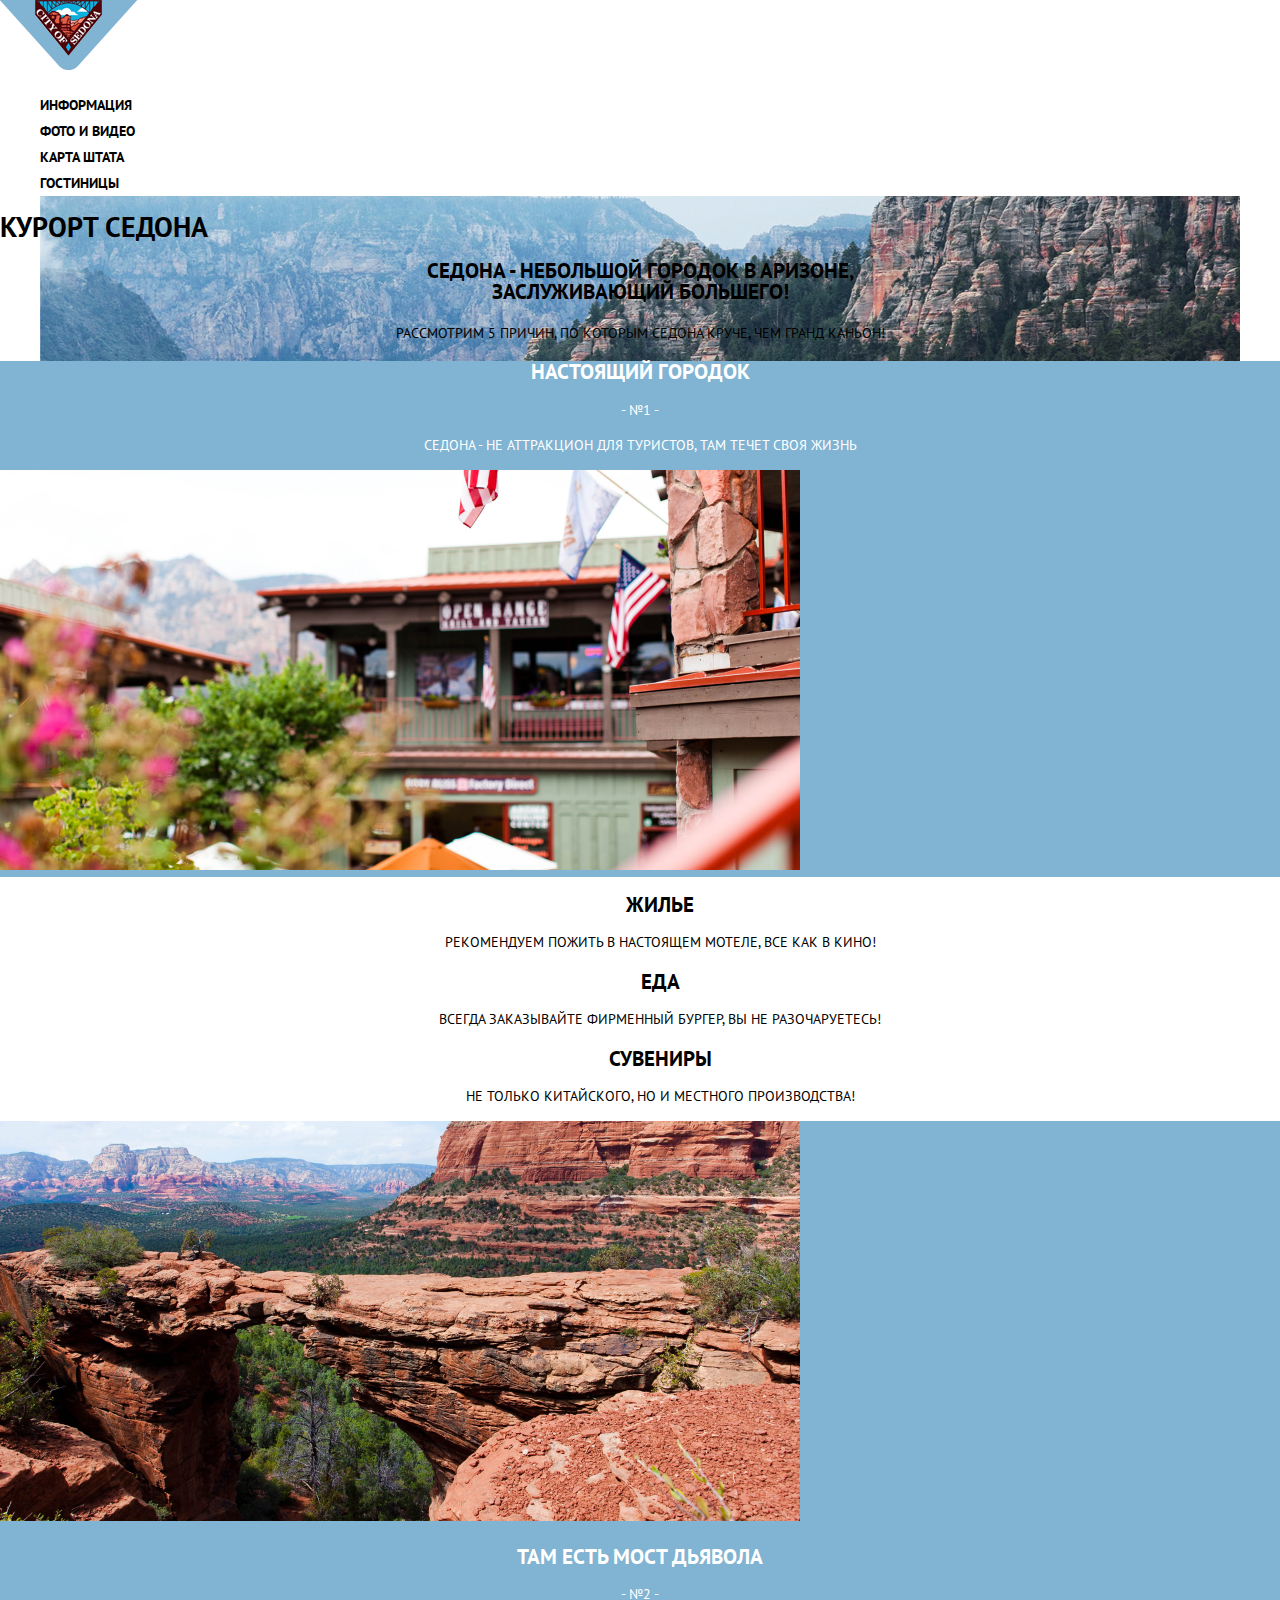
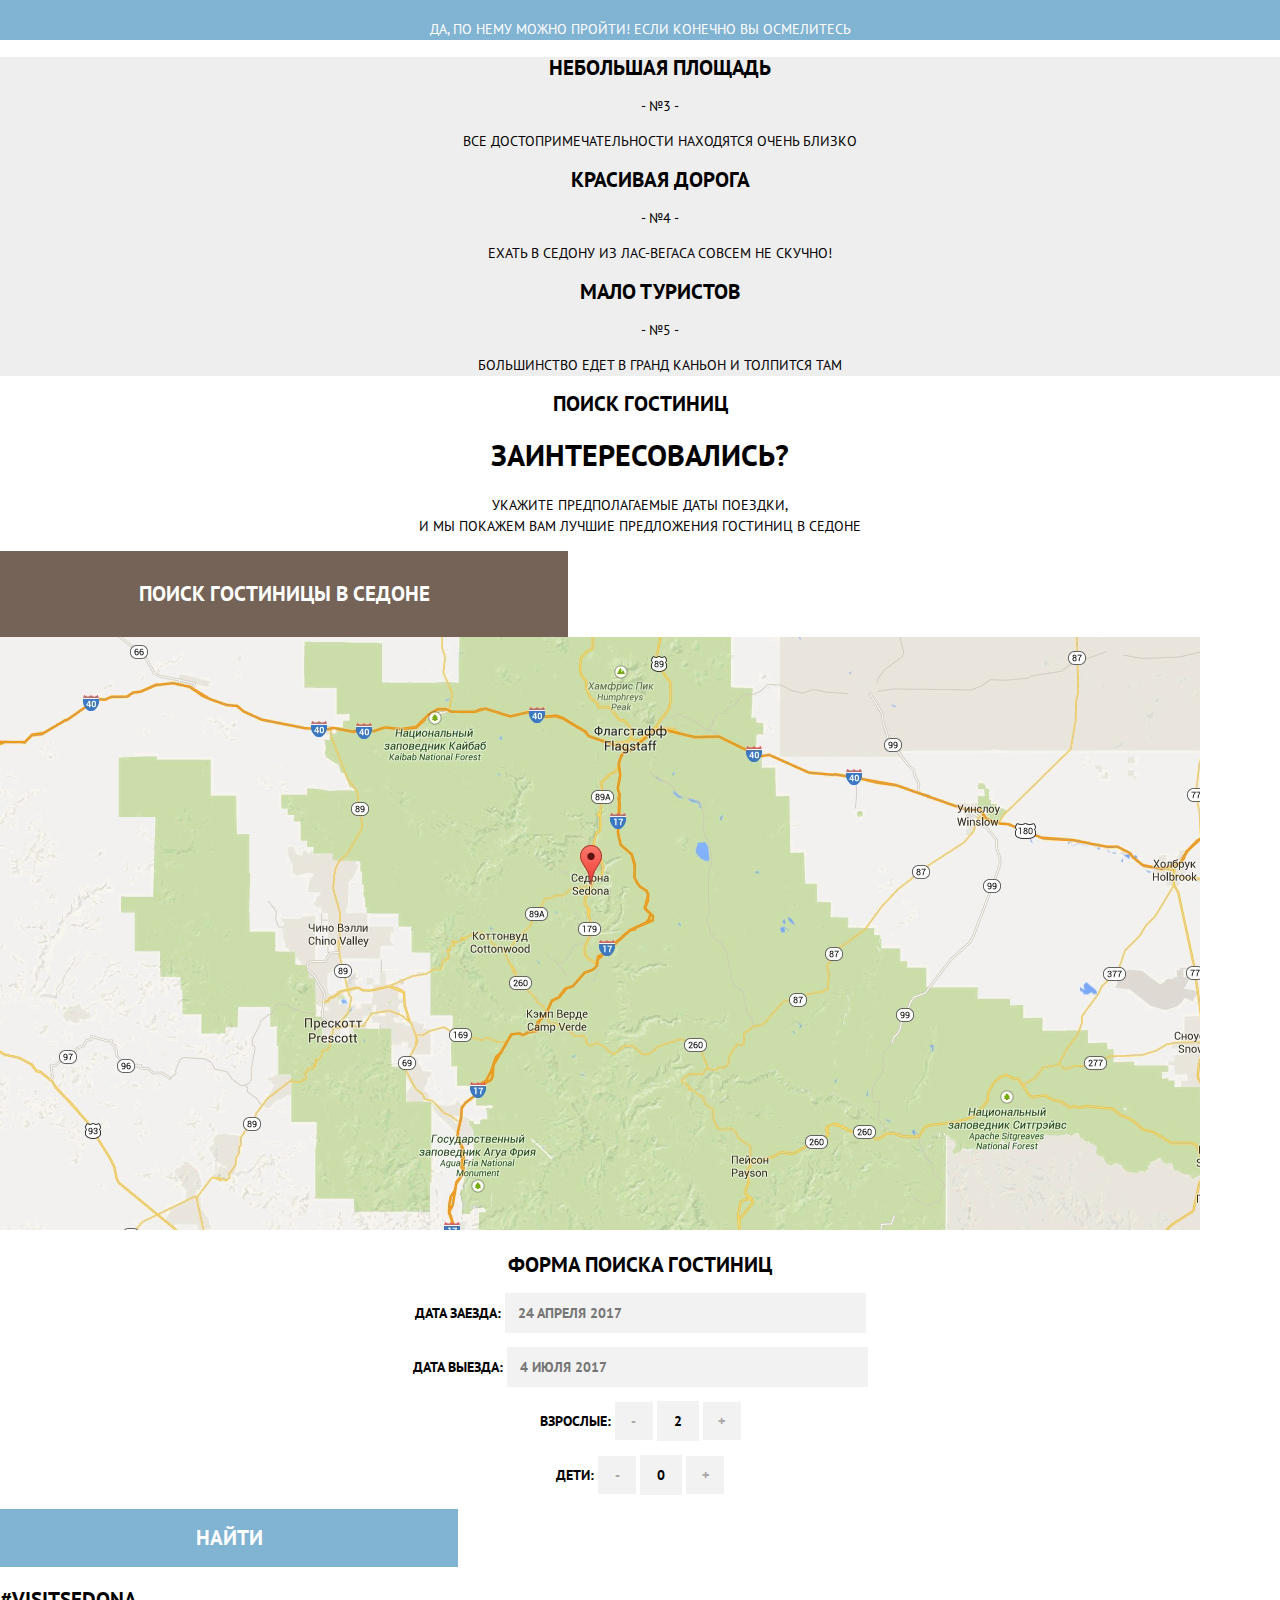
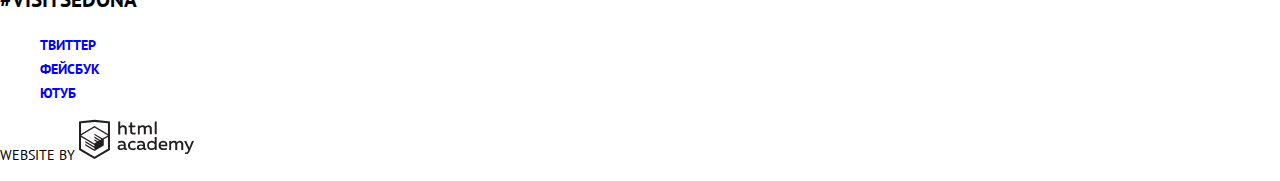
==== index.html @ 72ca7cd5 "Выполнена базовая стилизация двух страниц" ====
<!DOCTYPE html>
<html lang="ru">
  <head>
    <meta charset="utf-8">
    <title>HTML Academy: Седона</title>
    <link href="https://fonts.googleapis.com/css?family=PT+Sans:400,700&amp;subset=latin,cyrillic" rel="stylesheet">
    <link href="css/normalize.css" rel="stylesheet">
    <link href="css/style.css" rel="stylesheet">
  </head>
  <body class="main-body">
    <header class="main-header">
      <nav class="main-navigation">
        <a class="main-header-logo">
          <img src="img/logo-sedona.png" width="138" height="70" alt="Логотип курорта Седона">
        </a>
        <ul class="site-navigation">
          <li><a href="info.html">информация</a></li>
          <li><a href="photo.html">фото и видео</a></li>
          <li><a href="map.html">карта штата</a></li>
          <li><a href="catalog.html">гостиницы</a></li>
        </ul>
      </nav>
    </header>
    <main class="container">
      <h1 class="visually-hidden">Курорт Седона</h1>
      <p class="slogan"><b>седона - небольшой городок в аризоне,<br>
        заслуживающий большего!</b></p>
      <p>рассмотрим 5 причин, по которым седона круче, чем гранд каньон!</p>
      <section class="advantages sedona-sity">
        <h2>настоящий городок</h2>
        <p>- №1 -</p>
        <p>седона - не аттракцион для туристов, там течет своя жизнь</p>
        <img src="img/sedona-sity.jpg" width="800" height="400" alt="Настоящий городок Седона">
      </section>
      <section class="advantages addition">
        <ul class="advantages-addition-list">
          <li class="advantages-addition-item">
            <h2>жилье</h2>
            <p>рекомендуем пожить в настоящем мотеле, все как в кино!</p>
          </li>
          <li class="advantages-addition-item">
            <h2>еда</h2>
            <p>всегда заказывайте фирменный бургер, вы не разочаруетесь!</p>
          </li>
          <li class="advantages-addition-item">
            <h2>сувениры</h2>
            <p>не только китайского, но и местного производства!</p>
          </li>
        </ul>
      </section>
      <section class="advantages hellbridge">
        <img src="img/hellbrige.jpg" width="800" height="400" alt="Мост дьявола">
        <h2>там есть мост дьявола</h2>
        <p>- №2 -</p>
        <p>да, по нему можно пройти! если конечно вы осмелитесь</p>
      </section>
      <section class="advantages other-general">
        <ul class="advantages-list">
          <li class="advantages-item">
            <h2>небольшая площадь</h2>
            <p>- №3 -</p>
            <p>все достопримечательности находятся очень близко</p>
          </li>
          <li class="advantages-item">
            <h2>красивая дорога</h2>
            <p>- №4 -</p>
            <p>ехать в седону из лас-вегаса совсем не скучно!</p>
          </li>
          <li class="advantages-item">
            <h2>мало туристов</h2>
            <p>- №5 -</p>
            <p>большинство едет в гранд каньон и толпится там</p>
          </li>
        </ul>
      </section>
      <section class="hotel-search">
        <h2 class="visually-hidden">Поиск гостиниц</h2>
        <p class="interesting"><b>заинтересовались?</b></p>
        <p>укажите предполагаемые даты поездки, <br>
          и мы покажем Вам лучшие предложения гостиниц в седоне</p>
        <button class="hotel-search-button" type="button">поиск гостиницы в седоне</button>
        <img src="img/map.jpg" width="1200" height="593" alt="Карта">
      </section>
      <section class="visually-hidden search-form">
        <h2 class="visually-hidden">Форма поиска гостиниц</h2>
        <form class="hotel-search-form" action="https://echo.htmlacademy.ru" method="get">
          <p class="hotel-search-item">
            <label for="date-start">дата заезда:</label>
            <input type="text" id="date-start" name="date-start" value="" placeholder="24 апреля 2017">
          </p>
          <p class="hotel-search-item">
            <label for="date-finish">дата выезда:</label>
            <input type="text" id="date-finish" name="date-finish" value="" placeholder="4 июля 2017">
          </p>
          <p class="hotel-search-item">
            <label for="adults">взрослые:</label>
            <button type="button" class="value-low">-</button>
            <input type="text" id="adults" name="adults" value="2">
            <button type="button" class="value-up">+</button>
          </p>
          <p class="hotel-search-item">
            <label for="children">дети:</label>
            <button type="button" class="value-low">-</button>
            <input type="text" id="children" name="children" value="0">
            <button type="button" class="value-up">+</button>
          </p>
          <button class="hotel-search-form-button" type="submit">Найти</button>
        </form>
      </section>
    </main>
    <footer class="main-footer">
      <p class="hashtag">#visitsedona</p>
      <ul class="social">
        <li><a class="social-button" href="https://twitter.com">Твиттер</a></li>
        <li><a class="social-button" href="https://www.facebook.com">Фейсбук</a></li>
        <li><a class="social-button" href="https://www.youtube.com">Ютуб</a></li>
      </ul>
      <p class="copyright">website by
        <a class="copyright-button" href="https://htmlacademy.ru">
          <img src="img/logo-htmlacademy.svg" width="115" height="41" alt="HTML Academy">
        </a>
      </p>
    </footer>
  </body>
</html>
---- css/style.css ----
body {
  margin: 0;
  padding: 0;

  font-family: "PT Sans", Arial, sans-serif;
  font-size: 14px;
  line-height: 24px;
  font-weight: 700;
  color: #000000;
  text-transform: uppercase;
  background-color: #ffffff;
}

.main-body {
  background-image: url("../img/Welcome.jpg"), url("../img/Shape-line.jpg"), url("../img/backgroundphoto.jpg");
  background-repeat: no-repeat;
  background-position: center top;
}

a {
  text-decoration: none;
}

.main-navigation {
  line-height: 26px;
  background-color: #ffffff;
}

.site-navigation,
.advantages-addition-list,
.advantages-list,
.social,
.filters,
.sort-list,
.sort-result-list {
  list-style: none;
}

.site-navigation a {
  color: #000000;
}

.site-navigation a:hover,
.site-navigation a:focus {
  color: #81b3d2;
  outline: none;
}

.site-navigation a:active {
  color: #000000;
  opacity: 0.3;
}

.site-navigation-current a {
  color: #766357;
}

.slogan {
  font-size: 21px;
  line-height: 26px;
  text-align: center;
}

.container p {
  line-height: 21px;
  font-weight: 400;
  text-align: center;
}

h2 {
  font-size: 21px;
  line-height: 21px;
  text-align: center;
}

.sedona-sity,
.hellbridge {
  background-color: #81b3d2;
  color: #ffffff;
}

.other-general {
  background-color: #eeeeee;
}

/* .visually-hidden {
  display: none;
} */

.interesting {
  font-size: 30px;
  line-height: 36px;
  text-align: center;
}

.hotel-search-button {
  font-family: "PT Sans", Arial, sans-serif;
  width: 568px;
  height: 86px;
  font-size: 21px;
  line-height: 26px;
  font-weight: 700;
  text-transform: uppercase;
  color: #ffffff;
  text-align: center;
  background-color: #766357;
  border: none;
}
.hotel-search-button:hover,
.hotel-search-button:focus {
  background-color: #604e43;
}

.hotel-search-button:active {
  background-color: #503e33;
  color: rgba(255, 225, 225, 0.3);
}

.hotel-search-form label {
  font-weight: 700;
}

.hotel-search-item input,
.hotel-search-item button {
  font-weight: 700;
  text-transform: uppercase;
  border: none;
  background-color: #f2f2f2;
}

.hotel-search-item input:nth-child(3),
.hotel-search-item input:last-child,
.hotel-search-item button {
  width: 38px;
  height: 38px;
  text-align: center;
}

.hotel-search-item input:first-child,
.hotel-search-item input:nth-child(2) {
  width: 346px;
  height: 38px;
  text-align: left;
  padding-left: 13px;
}

.hotel-search-item button {
  color: #a9a9a9;
}

.hotel-search-item input:hover {
  background-color: #ebebeb;
}

.hotel-search-item input:focus,
.hotel-search-item input:active {
  background-color: #ffffff;
  outline-color: #e5e5e5;
}

.hotel-search-item button:hover,
.hotel-search-item button:focus {
  color: #000000;
}

 .hotel-search-item button:active {
   outline-color: #e5e5e5;
   color: #81b3d2;
}

.hotel-search-form-button {
  font-family: "PT Sans", Arial, sans-serif;
  width: 458px;
  height: 58px;
  font-size: 21px;
  line-height: 26px;
  font-weight: 700;
  text-transform: uppercase;
  color: #ffffff;
  text-align: center;
  background-color: #81b3d2;
  border: none;
}

.hotel-search-form-button:hover,
.hotel-search-form-button:focus {
  background-color: #669ec0;
}

.hotel-search-form-button:active {
  background-color: #5496bd;
  color: rgba(255, 225, 225, 0.3);
}

.hashtag {
  font-size: 21px;
}

.copyright {
  font-weight: 400;
}

.hotel-filters {
  background-color: #4d565d;
  background-image: url("../img/filter-background.jpg");
  background-size:cover;
  background-repeat: no-repeat;
  background-position: left top;
}

.hotel-filters fieldset {
  border: none;
}

.hotel-filters-item label,
.hotel-filters-priсe {
  color: #ffffff;
  font-size: 14px;
  line-height: 21px;
  font-weight: 400;
}

.hotel-filters legend {
  color: #ffffff;
  font-size: 16px;
  line-height: 21px;
}

.hotel-filters-priсe input {
  border: solid 2px #ffffff;
  border-radius: 2px;
  color: #ffffff;
  font-size: 14px;
  line-height: 21px;
  font-weight: 400;
  background-color: transparent;
}

.hotel-filters-button {
  color: #ffffff;
  font-size: 14px;
  line-height: 21px;
  font-weight: 400;
  text-transform: uppercase;
  width: 133px;
  height: 32px;
  background-color: transparent;
  border: solid 2px #ffffff;
  border-radius: 2px;
}

.hotel-filters-button:hover,
.hotel-filters-button:focus {
  color: #000000;
  background-color: #ffffff;
}

.sort-result {
  font-size: 21px;
  line-height: 26px;
}

.sort-title,
.sort-item {
  font-size: 12px;
  line-height: 18px;
}

.sort-item {
  color: rgba(0, 0, 0, 0.3);
  border-bottom: 1px dotted #81b3d2;
}

.sort-item:hover {
  color: #81b3d2;
}

.sort-item:active {
  color: #000000;
  border:none;
}

.item-current {
  color: #81b3d2;
  border:none;
}

.sort-result-list h3 {
  font-size: 21px;
  line-height: 26px;
}

.sort-result-list h3:hover,
.sort-result-list h3:focus {
  color:#81b3d2;
  outline: none;
}

.sort-result-list h3:active {
  color: rgba(0, 0, 0, 0.3);
}

.hotel-type,
.hotel-priсe {
  font-weight: 400;
}

.more-info {
  color: #ffffff;
  text-align: center;
  width: 110px;
  height: 27px;
  background-color: #81b3d2;
}

.more-info:hover {
  background-color: #669ec0;
}

.more-info:active {
  background-color: #5496bd;
  color: rgba(225, 225, 225, 0.3);
}

.reserve {
  color: #ffffff;
  text-align: center;
  width: 142px;
  height: 27px;
  background-color: #766357;
}

.reserve:hover {
  background-color: #604e43;
}

.reserve:active {
  background-color: #503e33;
  color: rgba(225, 225, 225, 0.3);
}

.hotel-rating {
  color: #666666;
  font-weight: 400;
  width: 110px;
  height: 27px;
  background-color: #f2f2f2;
}
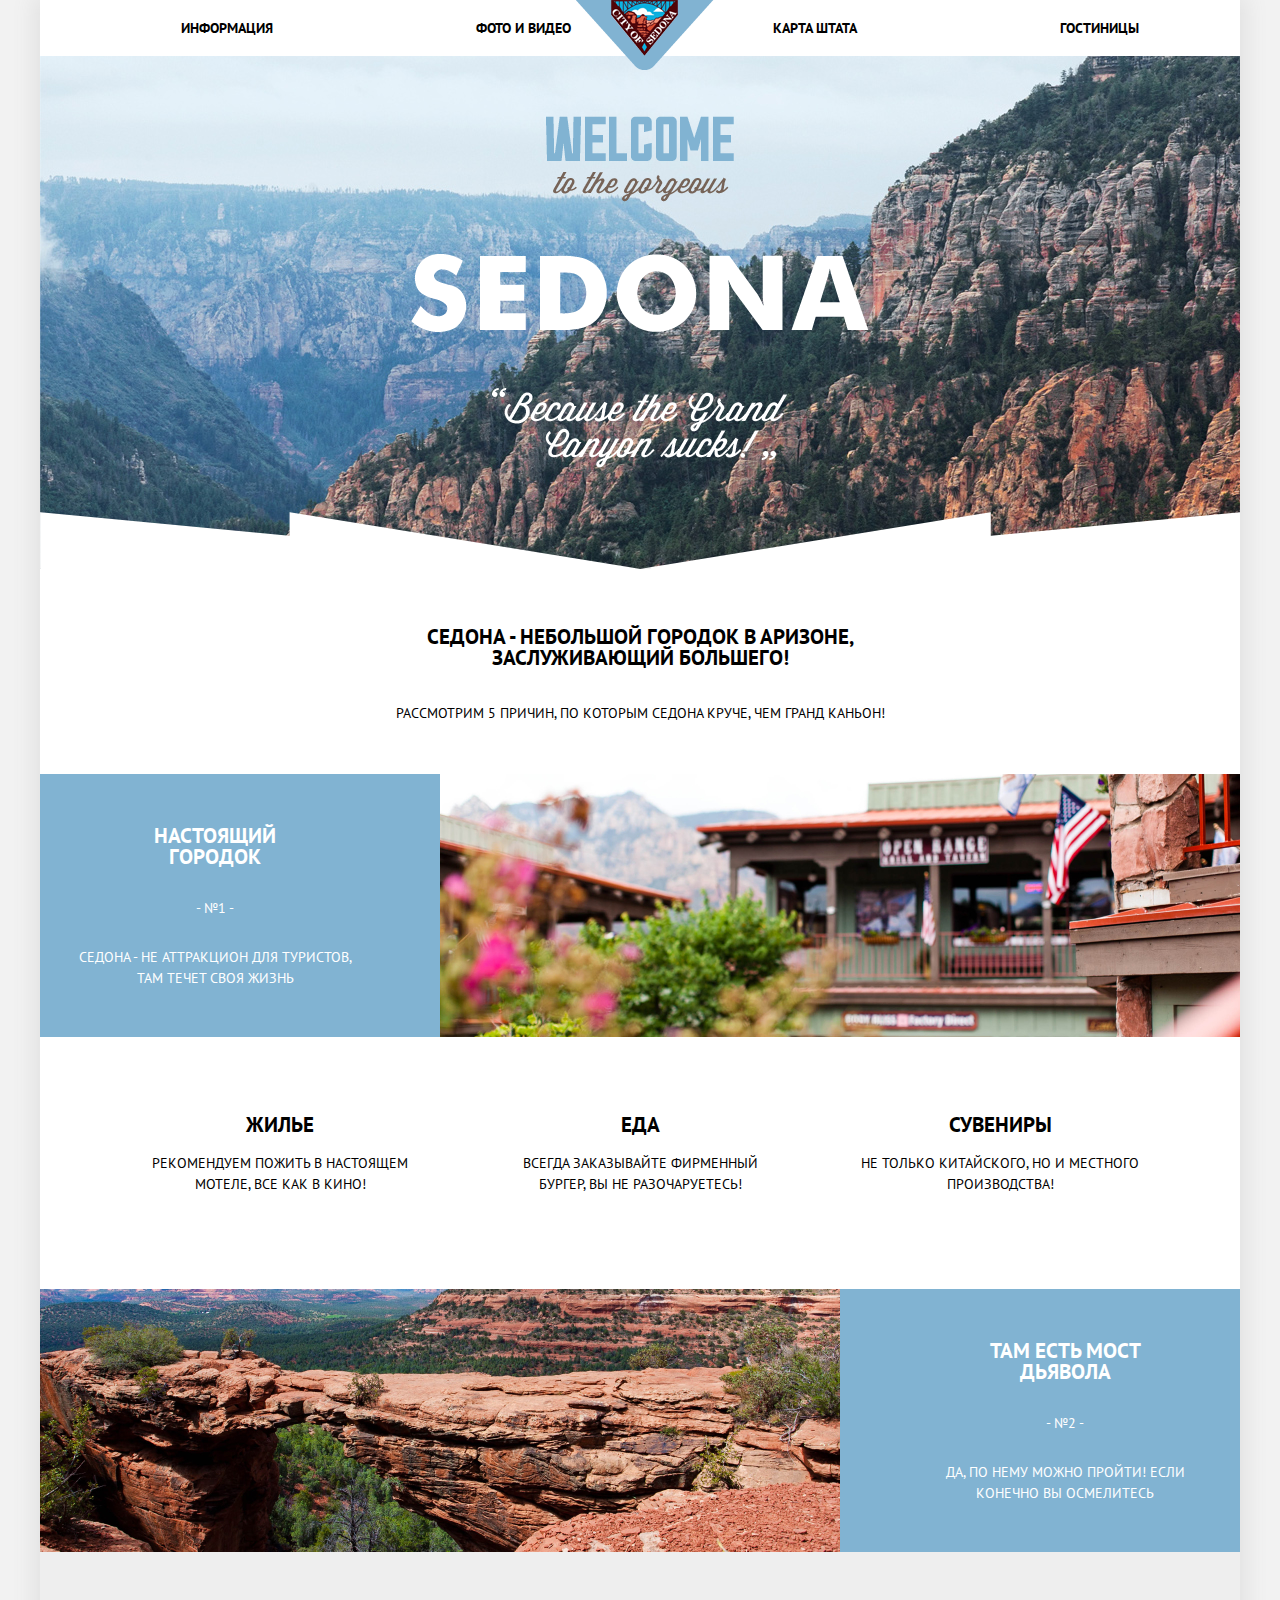
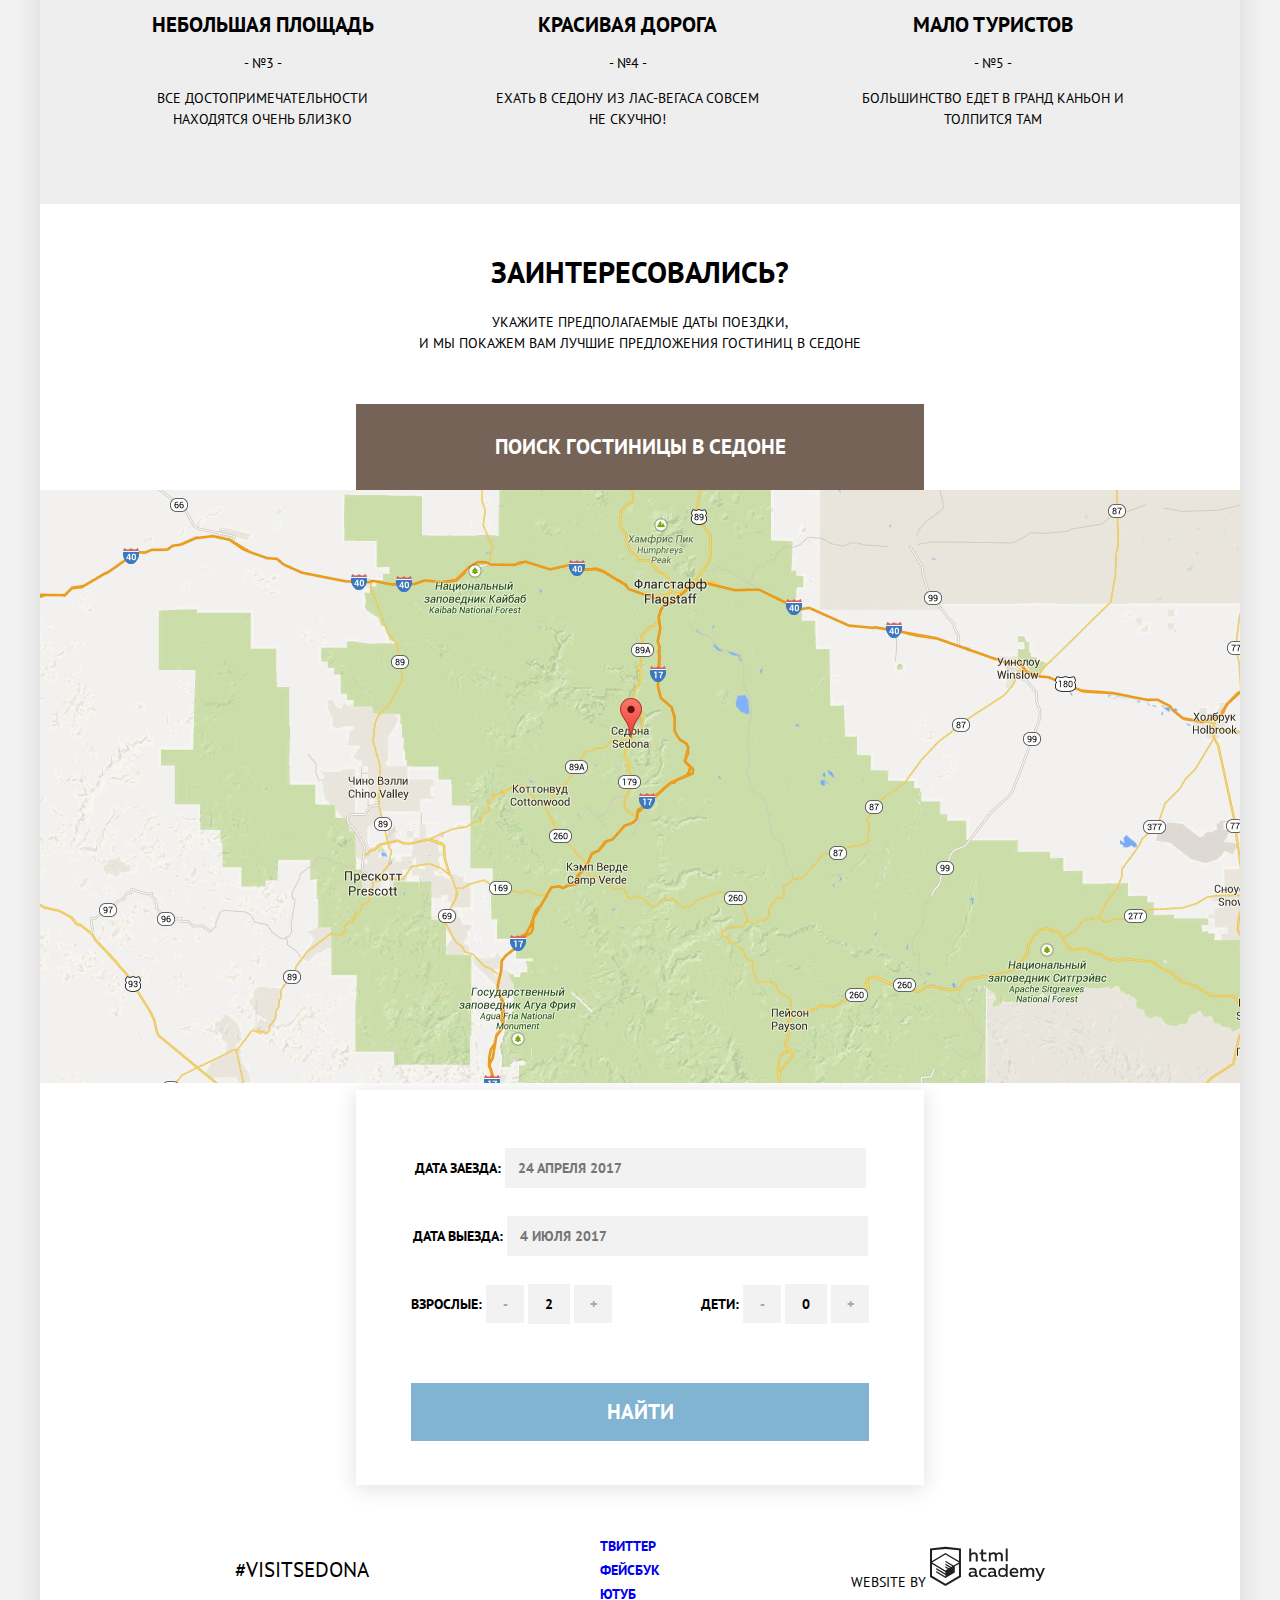
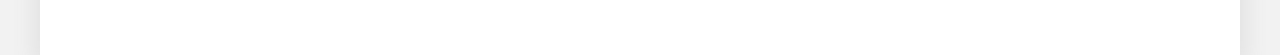
==== commit a95c8ecb: "Созданы сетки для главной и внутренней страниц" ====
--- a/index.html
+++ b/index.html
@@ -7,7 +7,7 @@
     <link href="css/normalize.css" rel="stylesheet">
     <link href="css/style.css" rel="stylesheet">
   </head>
-  <body class="main-body">
+  <body class="main-body container">
     <header class="main-header">
       <nav class="main-navigation">
         <a class="main-header-logo">
@@ -21,15 +21,17 @@
         </ul>
       </nav>
     </header>
-    <main class="container">
+    <main>
       <h1 class="visually-hidden">Курорт Седона</h1>
-      <p class="slogan"><b>седона - небольшой городок в аризоне,<br>
-        заслуживающий большего!</b></p>
-      <p>рассмотрим 5 причин, по которым седона круче, чем гранд каньон!</p>
+      <div class="slogan-block">
+        <p class="slogan"><b>седона - небольшой городок в аризоне,<br>
+          заслуживающий большего!</b></p>
+        <p>рассмотрим 5 причин, по которым седона круче, чем гранд каньон!</p>
+      </div>
       <section class="advantages sedona-sity">
-        <h2>настоящий городок</h2>
-        <p>- №1 -</p>
-        <p>седона - не аттракцион для туристов, там течет своя жизнь</p>
+          <h2>настоящий городок</h2>
+          <p>- №1 -</p>
+          <p>седона - не аттракцион для туристов, там течет своя жизнь</p>
         <img src="img/sedona-sity.jpg" width="800" height="400" alt="Настоящий городок Седона">
       </section>
       <section class="advantages addition">
@@ -81,7 +83,7 @@
         <button class="hotel-search-button" type="button">поиск гостиницы в седоне</button>
         <img src="img/map.jpg" width="1200" height="593" alt="Карта">
       </section>
-      <section class="visually-hidden search-form">
+      <section class="search-form"> <!--  visually-hidden -->
         <h2 class="visually-hidden">Форма поиска гостиниц</h2>
         <form class="hotel-search-form" action="https://echo.htmlacademy.ru" method="get">
           <p class="hotel-search-item">
@@ -92,18 +94,20 @@
             <label for="date-finish">дата выезда:</label>
             <input type="text" id="date-finish" name="date-finish" value="" placeholder="4 июля 2017">
           </p>
-          <p class="hotel-search-item">
-            <label for="adults">взрослые:</label>
-            <button type="button" class="value-low">-</button>
-            <input type="text" id="adults" name="adults" value="2">
-            <button type="button" class="value-up">+</button>
-          </p>
-          <p class="hotel-search-item">
-            <label for="children">дети:</label>
-            <button type="button" class="value-low">-</button>
-            <input type="text" id="children" name="children" value="0">
-            <button type="button" class="value-up">+</button>
-          </p>
+          <div class="search-item-people">
+            <p class="hotel-search-item">
+              <label for="adults">взрослые:</label>
+              <button type="button" class="value-low">-</button>
+              <input type="text" id="adults" name="adults" value="2">
+              <button type="button" class="value-up">+</button>
+            </p>
+            <p class="hotel-search-item">
+              <label for="children">дети:</label>
+              <button type="button" class="value-low">-</button>
+              <input type="text" id="children" name="children" value="0">
+              <button type="button" class="value-up">+</button>
+            </p>
+          </div>
           <button class="hotel-search-form-button" type="submit">Найти</button>
         </form>
       </section>
--- a/css/style.css
+++ b/css/style.css
@@ -1,3 +1,7 @@
+html {
+  background-color: #f2f2f2;
+}
+
 body {
   margin: 0;
   padding: 0;
@@ -9,12 +13,14 @@
   color: #000000;
   text-transform: uppercase;
   background-color: #ffffff;
+  box-shadow: 0 3px 20px 7px #e2e2e2;
 }
 
 .main-body {
-  background-image: url("../img/Welcome.jpg"), url("../img/Shape-line.jpg"), url("../img/backgroundphoto.jpg");
+
+  background-image: url("../img/Shape-line.png"), url("../img/Welcome.png"), url("../img/backgroundphoto.jpg");
   background-repeat: no-repeat;
-  background-position: center top;
+  background-position: center 16%, center 4%, center top;
 }
 
 a {
@@ -82,10 +88,10 @@
 .other-general {
   background-color: #eeeeee;
 }
-
-/* .visually-hidden {
+ /* ----------Скрытые элементы--------------*/
+.visually-hidden {
   display: none;
-} */
+}
 
 .interesting {
   font-size: 30px;
@@ -346,3 +352,204 @@
   height: 27px;
   background-color: #f2f2f2;
 }
+/*-------------------Сетка----------------*/
+.container {
+  width: 1200px;
+  margin-left: auto;
+  margin-right: auto;
+}
+
+.main-header-logo {
+  position: absolute;
+  margin: auto;
+  top: 0; left: 45%; bottom: 0; right: auto;
+}
+
+.site-navigation {
+  display: flex;
+  margin-left: auto;
+  margin-right: auto;
+  margin-top: 0;
+  justify-content: space-around;
+  height: 56px;
+  align-items: center;
+
+}
+
+.slogan-block {
+  display: flex;
+  background: #ffffff;
+  margin-top: 513px;
+  flex-direction: column;
+  justify-content: center;
+  align-items: center;
+  min-height: 205px;
+}
+
+.sedona-sity,
+.hellbridge {
+  display: flex;
+
+  flex-direction: column;
+  flex-wrap: wrap;
+  height: 263px;
+  justify-content: center;
+  align-items: center;
+  overflow: hidden;
+}
+
+.sedona-sity h2,
+.hellbridge h2 {
+  width: 153px;
+}
+
+.sedona-sity p,
+.hellbridge p {
+  width: 300px;
+}
+
+.sedona-sity img {
+  align-self: flex-end;
+}
+
+.hellbridge img {
+  align-self: flex-start;
+}
+
+.advantages-addition-list {
+  display: flex;
+  margin-top: 0;
+  margin-bottom: 0;
+  justify-content: space-around;
+  align-items: center;
+  padding: 60px;
+  padding-bottom: 80px;
+}
+
+.advantages-addition-item {
+  width: 285px;
+}
+
+.advantages-list {
+  display: flex;
+  margin-top: 0;
+  margin-bottom: 0;
+  justify-content: space-around;
+  align-items: center;
+  padding-top: 45px;
+  padding-bottom: 60px;
+  padding-right: 65px;
+}
+
+.advantages-item {
+  width: 272px;
+}
+
+.interesting {
+  margin-top: 57px;
+}
+
+.hotel-search-button {
+  margin-top: 50px;
+  display: block;
+  margin-left: auto;
+  margin-right: auto;
+}
+
+.main-footer {
+  display: flex;
+  justify-content: space-around;
+  padding: 35px 100px;
+  align-items: center;
+}
+.hotel-search-form {
+  display: flex;
+  flex-direction: column;
+  height: 395px;
+  width: 568px;
+  margin-left: auto;
+  margin-right: auto;
+  align-items: center;
+  justify-content: center;
+  background: #ffffff;
+  box-shadow: 0 3px 20px 1px #e2e2e2;
+}
+
+.search-item-people {
+  display: flex;
+  width: 458px;
+  justify-content: space-between;
+}
+
+.hotel-search-form-button {
+  margin-top: 45px;
+}
+
+.hotel-filters-form {
+  display: flex;
+  min-height: 218px;
+  justify-content: space-around;
+  align-items: flex-start;
+  padding-top: 28px;
+}
+
+.price-block {
+  margin-left: 325px;
+}
+
+.hotel-filters-button {
+  display: block;
+  margin-left: auto;
+  margin-right: auto;
+}
+
+.filters {
+  display: flex;
+  flex-direction: column;
+  min-height: 125px;
+  justify-content: space-around;
+  align-items: flex-start;
+}
+
+.hotel-sort {
+  display: flex;
+  justify-content: space-around;
+  align-items: center;
+  min-height: 87px;
+  border-bottom: 2px solid #e5e5e5;
+}
+
+.sort-list {
+  display: flex;
+  width: 783px;
+  padding-left: 0;
+  justify-content: space-between;
+}
+
+.sort-up {
+  margin-left: 350px;
+}
+
+.sort-result-item {
+  display: flex;
+  border-bottom: 2px solid #e5e5e5;
+  min-height: 150px;
+  align-items: center;
+}
+
+.hotel-rating {
+  margin-left: 520px;
+}
+
+.item-info {
+  width: 270px;
+  margin-left: 27px;
+  display: flex;
+  flex-direction: column;
+  justify-content: flex-start;
+  align-items: flex-start;
+}
+
+.item-info h3 {
+  margin: 0;
+}
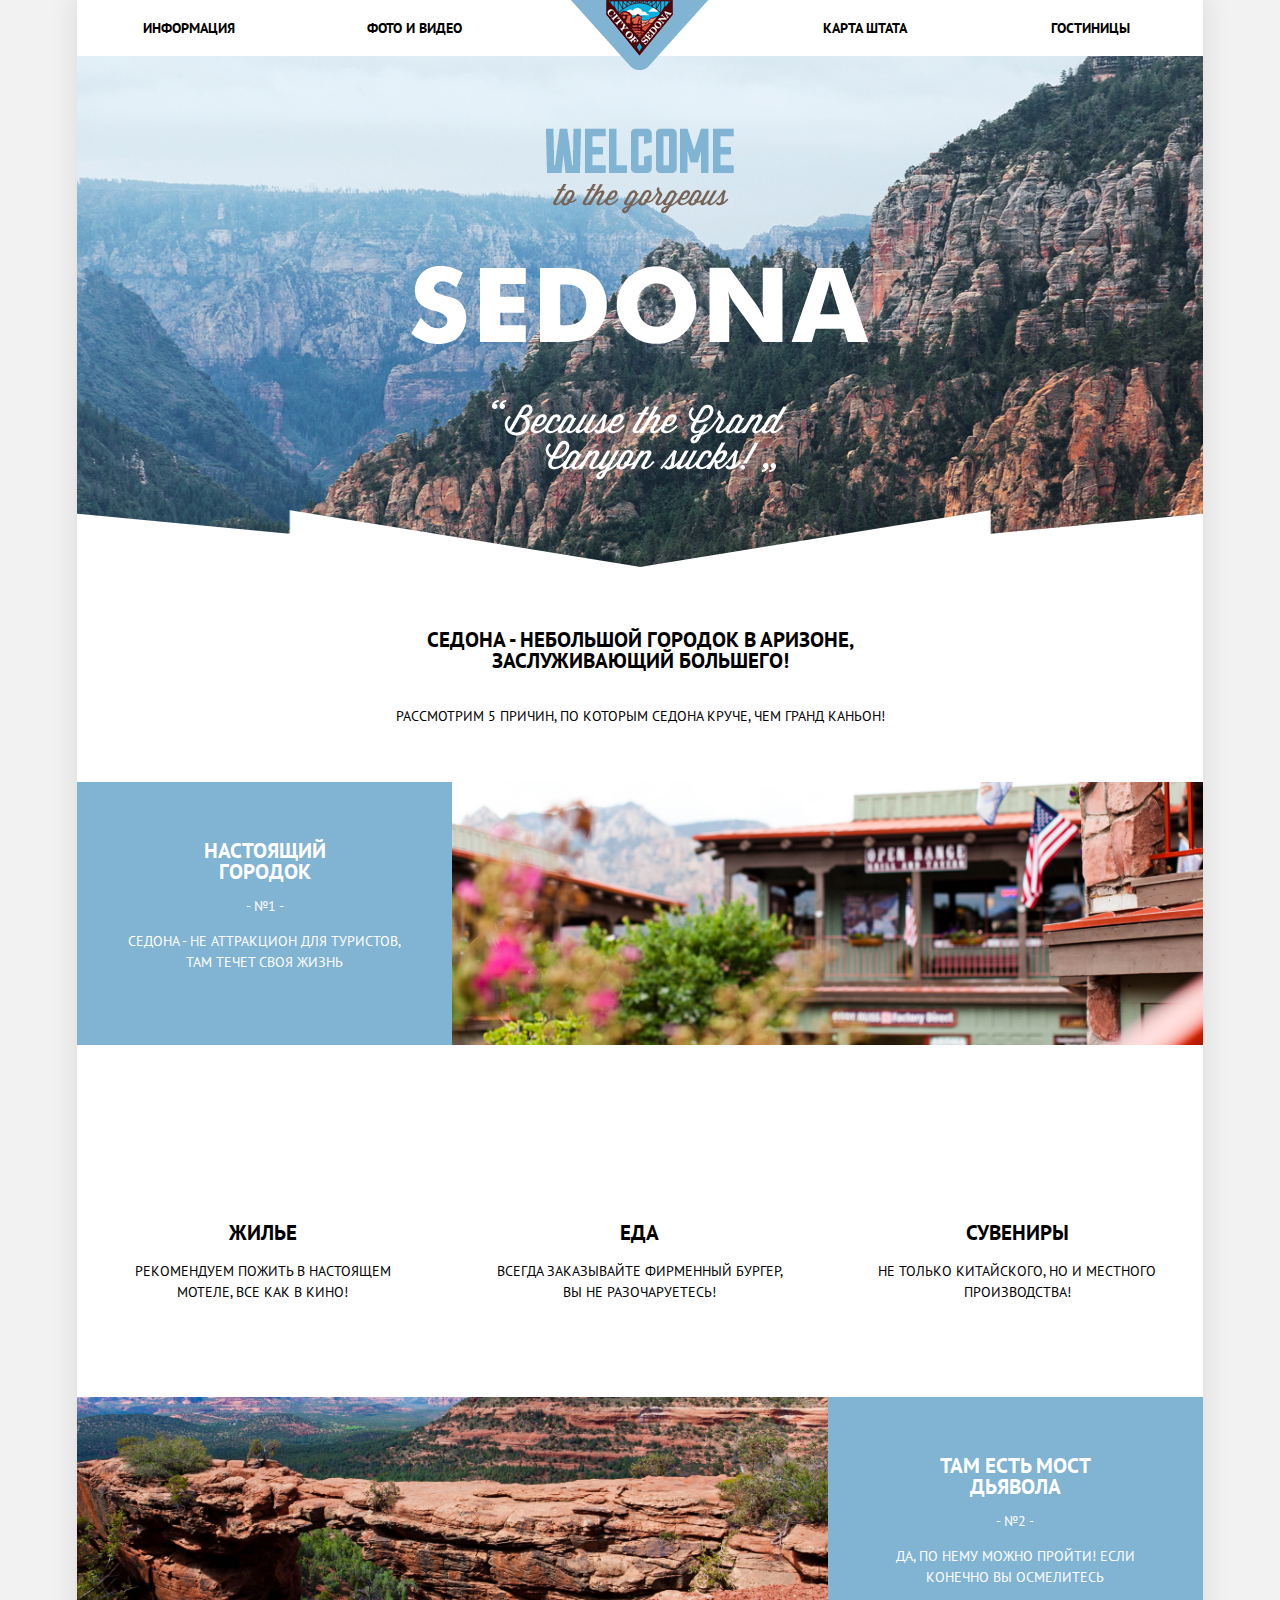
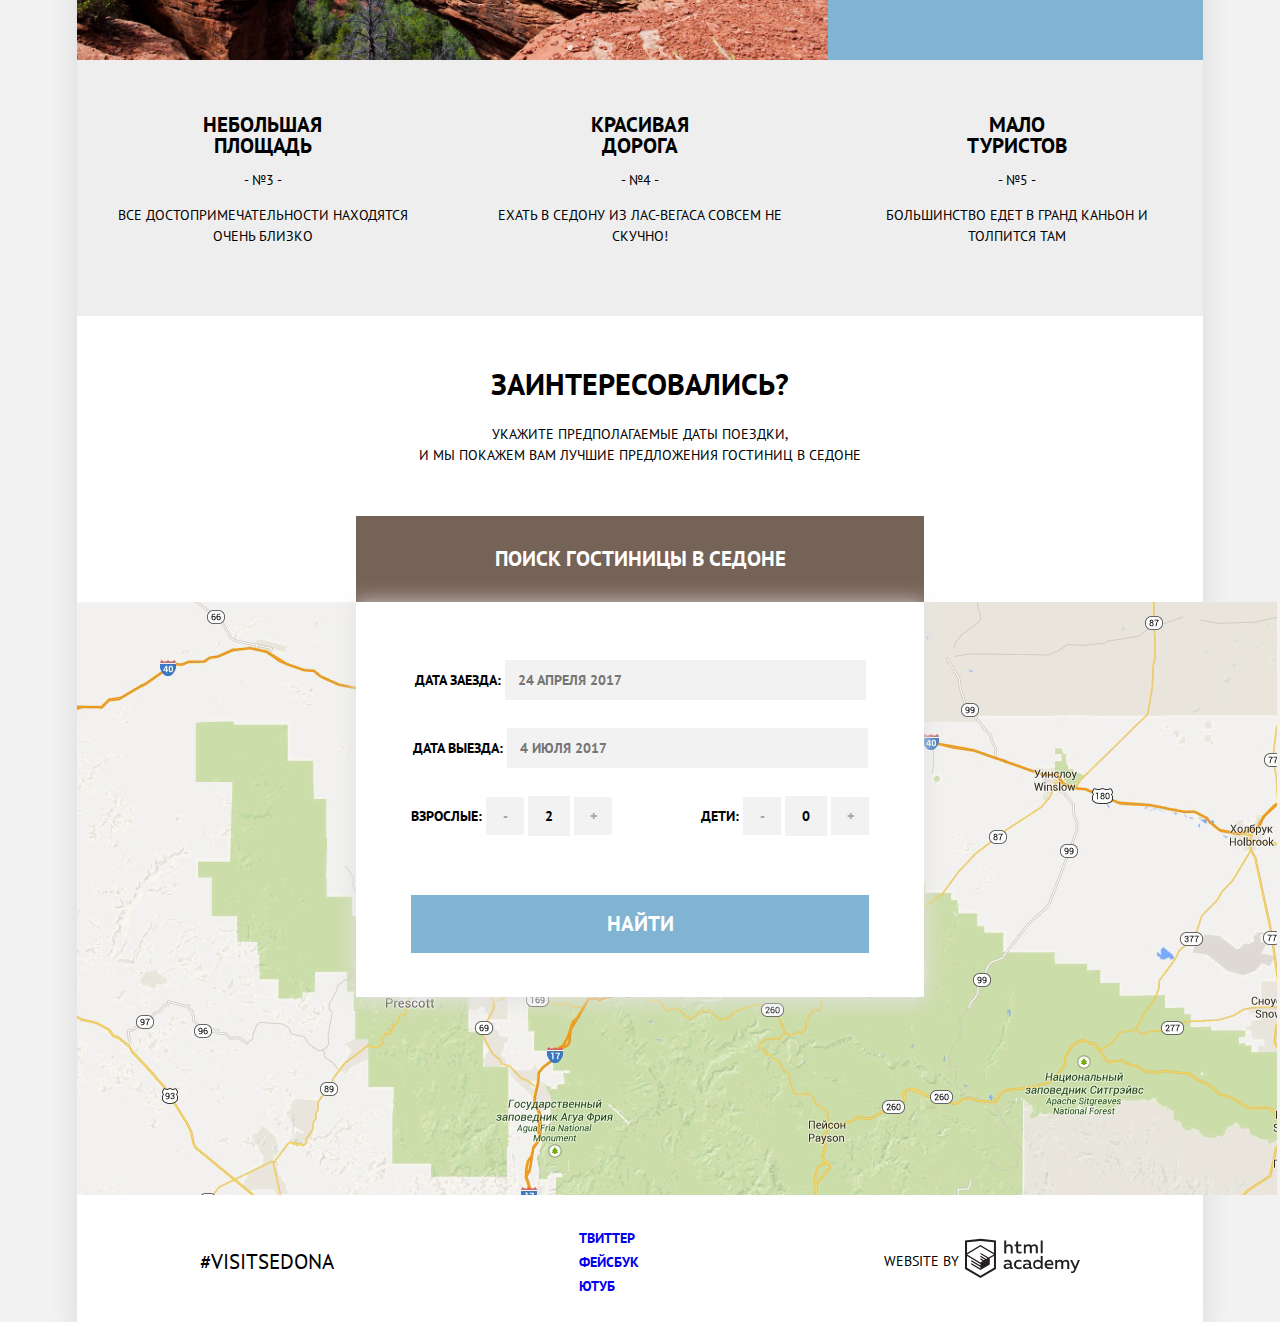
==== commit d10d4710: "Исправлена сетка" ====
--- a/index.html
+++ b/index.html
@@ -29,10 +29,14 @@
         <p>рассмотрим 5 причин, по которым седона круче, чем гранд каньон!</p>
       </div>
       <section class="advantages sedona-sity">
+        <div>
           <h2>настоящий городок</h2>
           <p>- №1 -</p>
           <p>седона - не аттракцион для туристов, там течет своя жизнь</p>
-        <img src="img/sedona-sity.jpg" width="800" height="400" alt="Настоящий городок Седона">
+        </div>
+        <div>
+          <img src="img/sedona-sity.jpg" width="800" height="400" alt="Настоящий городок Седона">
+        </div>
       </section>
       <section class="advantages addition">
         <ul class="advantages-addition-list">
@@ -51,10 +55,14 @@
         </ul>
       </section>
       <section class="advantages hellbridge">
-        <img src="img/hellbrige.jpg" width="800" height="400" alt="Мост дьявола">
-        <h2>там есть мост дьявола</h2>
-        <p>- №2 -</p>
-        <p>да, по нему можно пройти! если конечно вы осмелитесь</p>
+        <div>
+          <img src="img/hellbrige.jpg" width="800" height="400" alt="Мост дьявола">
+        </div>
+        <div>
+          <h2>там есть мост дьявола</h2>
+          <p>- №2 -</p>
+          <p>да, по нему можно пройти! если конечно вы осмелитесь</p>
+        </div>
       </section>
       <section class="advantages other-general">
         <ul class="advantages-list">
--- a/css/style.css
+++ b/css/style.css
@@ -20,7 +20,7 @@
 
   background-image: url("../img/Shape-line.png"), url("../img/Welcome.png"), url("../img/backgroundphoto.jpg");
   background-repeat: no-repeat;
-  background-position: center 16%, center 4%, center top;
+  background-position: center 17.8%, center 5%, center top;
 }
 
 a {
@@ -28,6 +28,8 @@
 }
 
 .main-navigation {
+  margin: 0;
+  padding: 0;
   line-height: 26px;
   background-color: #ffffff;
 }
@@ -354,95 +356,127 @@
 }
 /*-------------------Сетка----------------*/
 .container {
-  width: 1200px;
-  margin-left: auto;
-  margin-right: auto;
+  margin-left: 6%;
+  margin-right: 6%;
+  min-width: 768px;
+}
+.main-navigation {
+  position: relative;
 }
 
 .main-header-logo {
   position: absolute;
-  margin: auto;
-  top: 0; left: 45%; bottom: 0; right: auto;
+  left: 50%;
+  margin-left: -69px;
 }
 
 .site-navigation {
   display: flex;
+  padding: 0;
+  margin: 0;
+  height: 56px;
+  align-items: center;
+}
+
+.site-navigation li {
+  flex-basis: 20%;
+  text-align: center;
+}
+
+.site-navigation li:nth-child(2) {
+  margin-right: auto;
+}
+
+.site-navigation li:nth-child(3) {
   margin-left: auto;
-  margin-right: auto;
-  margin-top: 0;
-  justify-content: space-around;
-  height: 56px;
-  align-items: center;
-
+}
+
+.site-navigation a {
+  display: block;
 }
 
 .slogan-block {
   display: flex;
   background: #ffffff;
-  margin-top: 513px;
+  margin-top: 511px;
   flex-direction: column;
   justify-content: center;
   align-items: center;
-  min-height: 205px;
+  min-height: 215px;
 }
 
 .sedona-sity,
 .hellbridge {
   display: flex;
-
-  flex-direction: column;
-  flex-wrap: wrap;
+  margin: 0;
+  padding: 0;
+  align-items: center;
   height: 263px;
-  justify-content: center;
-  align-items: center;
   overflow: hidden;
+}
+.sedona-sity div:first-child,
+.hellbridge div:last-child {
+  width: 33.33%;
+}
+.sedona-sity div:last-child,
+.hellbridge div:first-child {
+  width: 66.67%;
+}
+
+.sedona-sity img,
+.hellbridge img {
+  width: 100%;
+  height: auto;
 }
 
 .sedona-sity h2,
 .hellbridge h2 {
   width: 153px;
+  margin: auto;
 }
 
 .sedona-sity p,
 .hellbridge p {
-  width: 300px;
-}
-
-.sedona-sity img {
-  align-self: flex-end;
-}
-
-.hellbridge img {
-  align-self: flex-start;
+  padding-left: 13%;
+  padding-right: 13%
 }
 
 .advantages-addition-list {
   display: flex;
-  margin-top: 0;
-  margin-bottom: 0;
-  justify-content: space-around;
-  align-items: center;
-  padding: 60px;
+  margin: 0;
+  padding: 0;
+  justify-content: space-between;
+  align-items: center;
+}
+
+.advantages-addition-item {
+  width: 33%;
+  padding-top: 160px;
   padding-bottom: 80px;
 }
 
-.advantages-addition-item {
-  width: 285px;
+.advantages-addition-item p,
+.advantages-item p {
+  padding-left: 10%;
+  padding-right: 10%;
 }
 
 .advantages-list {
   display: flex;
-  margin-top: 0;
-  margin-bottom: 0;
-  justify-content: space-around;
-  align-items: center;
-  padding-top: 45px;
-  padding-bottom: 60px;
-  padding-right: 65px;
+  margin: 0;
+  padding: 0;
+  min-height: 256px;
+  justify-content: space-between;
+  align-items: center;
 }
 
 .advantages-item {
-  width: 272px;
+  width: 33%;
+}
+
+.advantages-item h2 {
+  width: 135px;
+  margin: auto;
 }
 
 .interesting {
@@ -459,9 +493,25 @@
 .main-footer {
   display: flex;
   justify-content: space-around;
-  padding: 35px 100px;
-  align-items: center;
-}
+  min-height: 120px;
+  align-items: center;
+}
+.copyright {
+display: flex;
+justify-content: center;
+align-items: center;
+}
+
+.copyright-button {
+  margin-left: 6px;
+}
+.social {
+  padding: 0;
+}
+.search-form {
+  position: relative;
+}
+
 .hotel-search-form {
   display: flex;
   flex-direction: column;
@@ -473,6 +523,10 @@
   justify-content: center;
   background: #ffffff;
   box-shadow: 0 3px 20px 1px #e2e2e2;
+  position: absolute;
+  bottom: 205px;
+  left: 50%;
+  margin-left: -284px;
 }
 
 .search-item-people {
@@ -487,50 +541,91 @@
 
 .hotel-filters-form {
   display: flex;
+  padding-left: 6%;
+  padding-right: 6%;
+}
+.hotel-filters-form > fieldset {
+  margin-top: 25px;
+  padding: 0;
+  width: 250px;
+}
+.price-block {
+  margin-left: auto;
+  margin-top: 25px;
+  width: 318px;
   min-height: 218px;
-  justify-content: space-around;
-  align-items: flex-start;
-  padding-top: 28px;
-}
-
-.price-block {
-  margin-left: 325px;
-}
-
+  display: flex;
+  flex-direction: column;
+}
+.input-priсe-box {
+  margin: 0;
+  padding: 0;
+  display: flex;
+  flex-direction: column;
+}
+
+.price-field-block {
+  margin-top: 10px;
+  margin-bottom: 10px;
+}
+
+.hotel-filters-priсe input{
+  width: 120px;
+}
 .hotel-filters-button {
-  display: block;
-  margin-left: auto;
-  margin-right: auto;
+  margin: auto;
 }
 
 .filters {
   display: flex;
   flex-direction: column;
   min-height: 125px;
-  justify-content: space-around;
+  margin-top: 25px;
+  justify-content: space-between;
   align-items: flex-start;
 }
 
 .hotel-sort {
   display: flex;
-  justify-content: space-around;
+  padding-left: 6%;
+  padding-right: 6%;
   align-items: center;
   min-height: 87px;
   border-bottom: 2px solid #e5e5e5;
 }
 
+.hotel-sort span {
+  flex-basis: 135px;
+  margin-right: 30px;
+}
+
 .sort-list {
   display: flex;
   width: 783px;
+  margin-left: 35px;
   padding-left: 0;
-  justify-content: space-between;
-}
-
-.sort-up {
-  margin-left: 350px;
-}
-
+}
+.sort-list li {
+  white-space: nowrap;
+}
+
+.sort-list li:nth-child(2),
+.sort-list li:nth-child(3),
+.sort-list li:first-child {
+  margin-right: 30px;
+}
+
+.sort-list li:nth-child(4) {
+  margin: auto;
+  margin-right: 7px;
+}
+.sort-result-list {
+  margin: 0;
+  padding: 0;
+}
 .sort-result-item {
+  padding-left: 6%;
+  padding-right: 6%;
   display: flex;
   border-bottom: 2px solid #e5e5e5;
   min-height: 150px;
@@ -538,7 +633,8 @@
 }
 
 .hotel-rating {
-  margin-left: 520px;
+  align-self: flex-end;
+  text-align: center;
 }
 
 .item-info {
@@ -553,3 +649,26 @@
 .item-info h3 {
   margin: 0;
 }
+
+.hotel-rating-block {
+  margin-left: auto;
+  min-height: 90px;
+  display: flex;
+}
+
+.two-stars {
+  background: url("../img/star.svg"), url("../img/star.svg");
+  background-repeat: no-repeat;
+  background-position: 68px top, 90px top;
+}
+
+.three-stars {
+  background: url("../img/star.svg"), url("../img/star.svg"), url("../img/star.svg");
+  background-repeat: no-repeat;
+  background-position: 46px top, 68px top, 90px top;
+}
+.four-stars {
+  background: url("../img/star.svg"), url("../img/star.svg"), url("../img/star.svg"), url("../img/star.svg");
+  background-repeat: no-repeat;
+  background-position: 24px top, 46px top, 68px top, 90px top;
+}
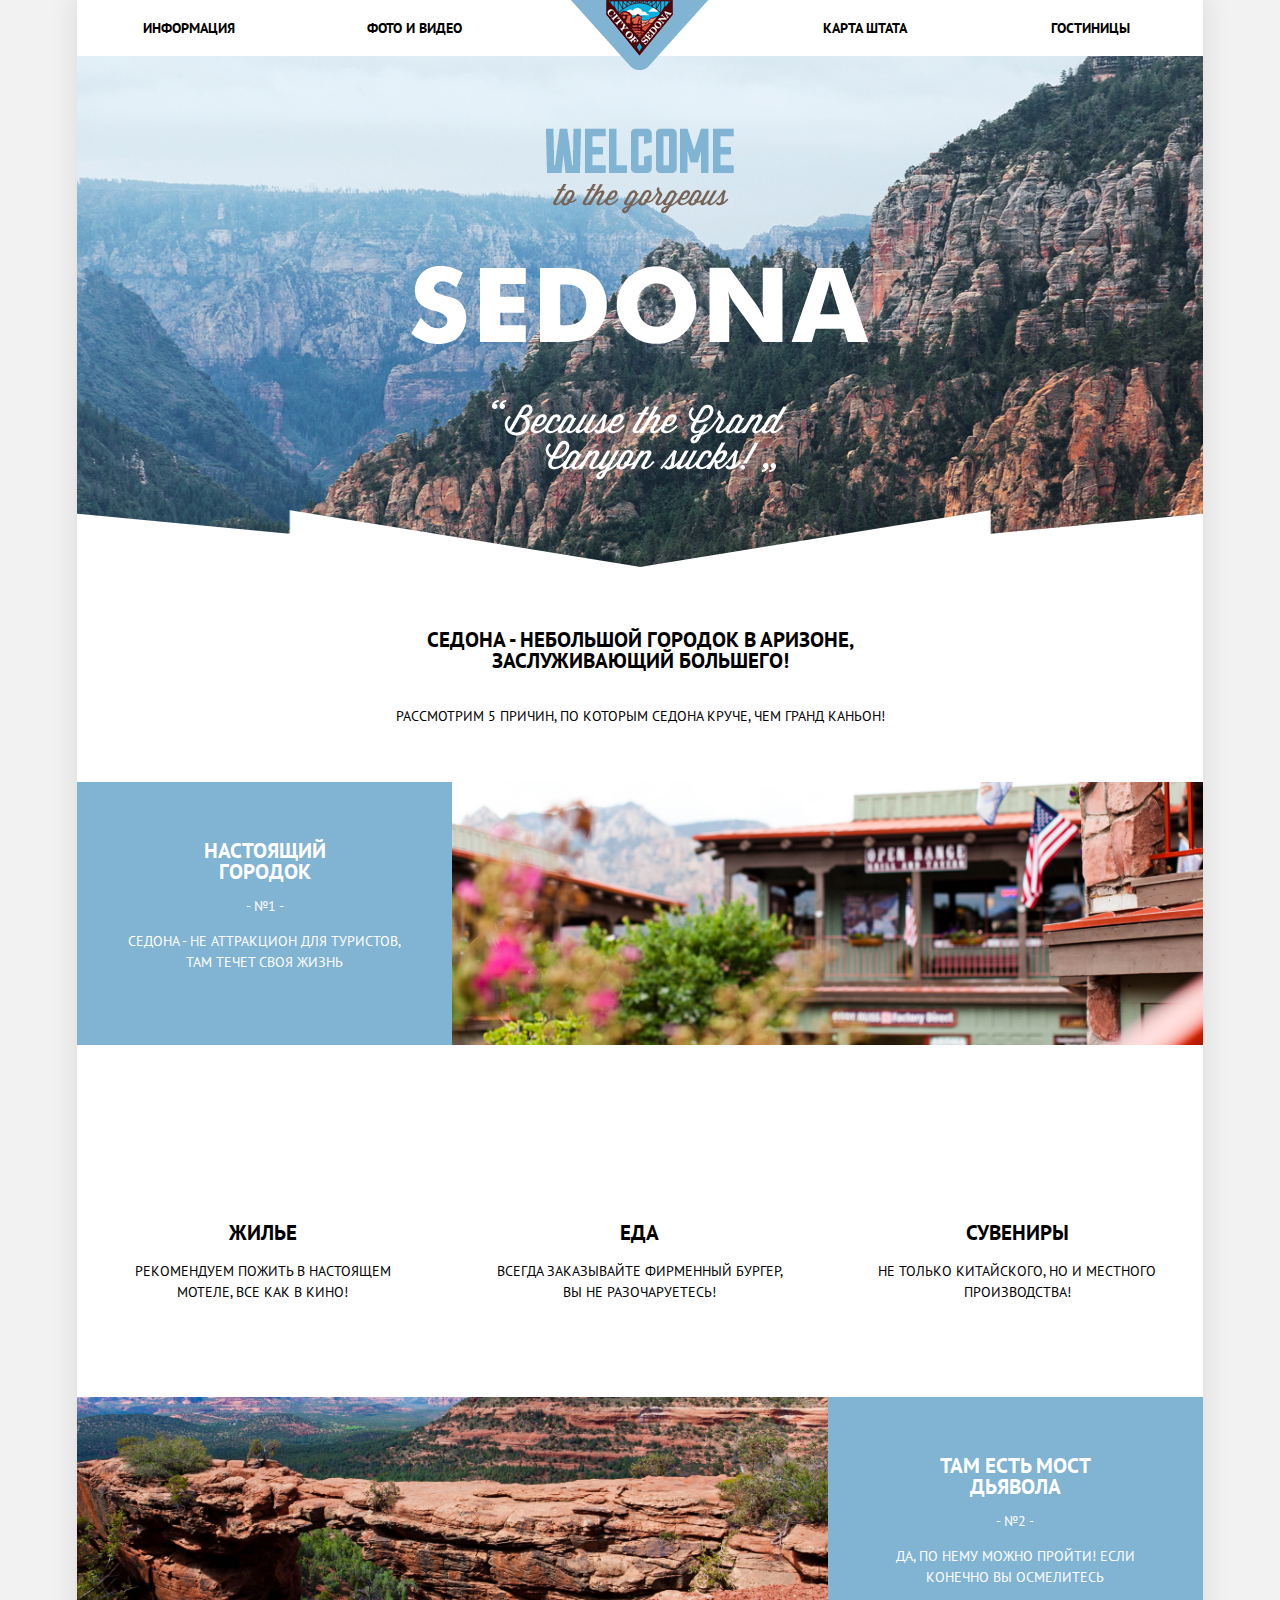
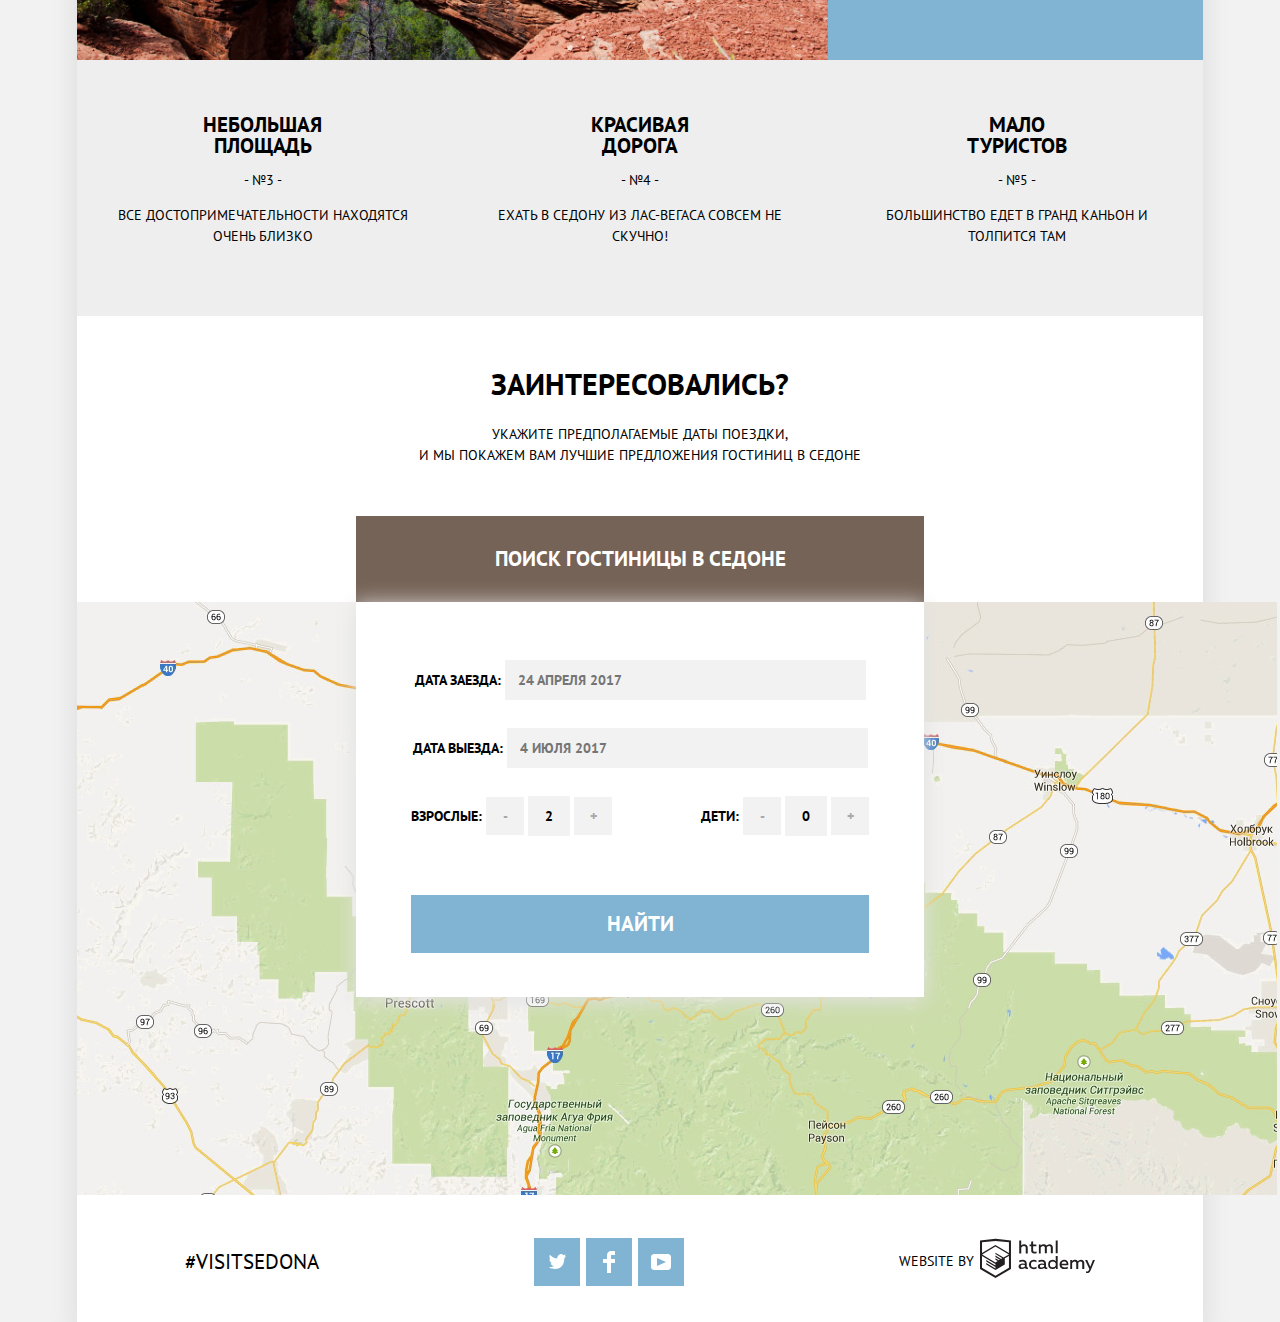
==== commit 2d8702a7: "Внесены изменения" ====
--- a/index.html
+++ b/index.html
@@ -123,9 +123,9 @@
     <footer class="main-footer">
       <p class="hashtag">#visitsedona</p>
       <ul class="social">
-        <li><a class="social-button" href="https://twitter.com">Твиттер</a></li>
-        <li><a class="social-button" href="https://www.facebook.com">Фейсбук</a></li>
-        <li><a class="social-button" href="https://www.youtube.com">Ютуб</a></li>
+        <li><a class="social-button social-twitter" href="https://twitter.com">Твиттер</a></li>
+        <li><a class="social-button social-facebook" href="https://www.facebook.com">Фейсбук</a></li>
+        <li><a class="social-button social-youtube" href="https://www.youtube.com">Ютуб</a></li>
       </ul>
       <p class="copyright">website by
         <a class="copyright-button" href="https://htmlacademy.ru">
--- a/css/style.css
+++ b/css/style.css
@@ -672,3 +672,30 @@
   background-repeat: no-repeat;
   background-position: 24px top, 46px top, 68px top, 90px top;
 }
+.social {
+  display: flex;
+  width: 150px;
+  justify-content: space-between;
+}
+
+.social-button {
+  display: block;
+  width: 46px;
+  height: 48px;
+  background: #81b3d2;
+  font-size: 0px;
+  background-repeat: no-repeat;
+  background-position: center center;
+}
+
+.social-twitter {
+  background-image: url("../img/twitter.svg");
+}
+
+.social-facebook {
+  background-image: url("../img/fb-icon.svg");
+}
+
+.social-youtube {
+  background-image: url("../img/youtube.svg");
+}
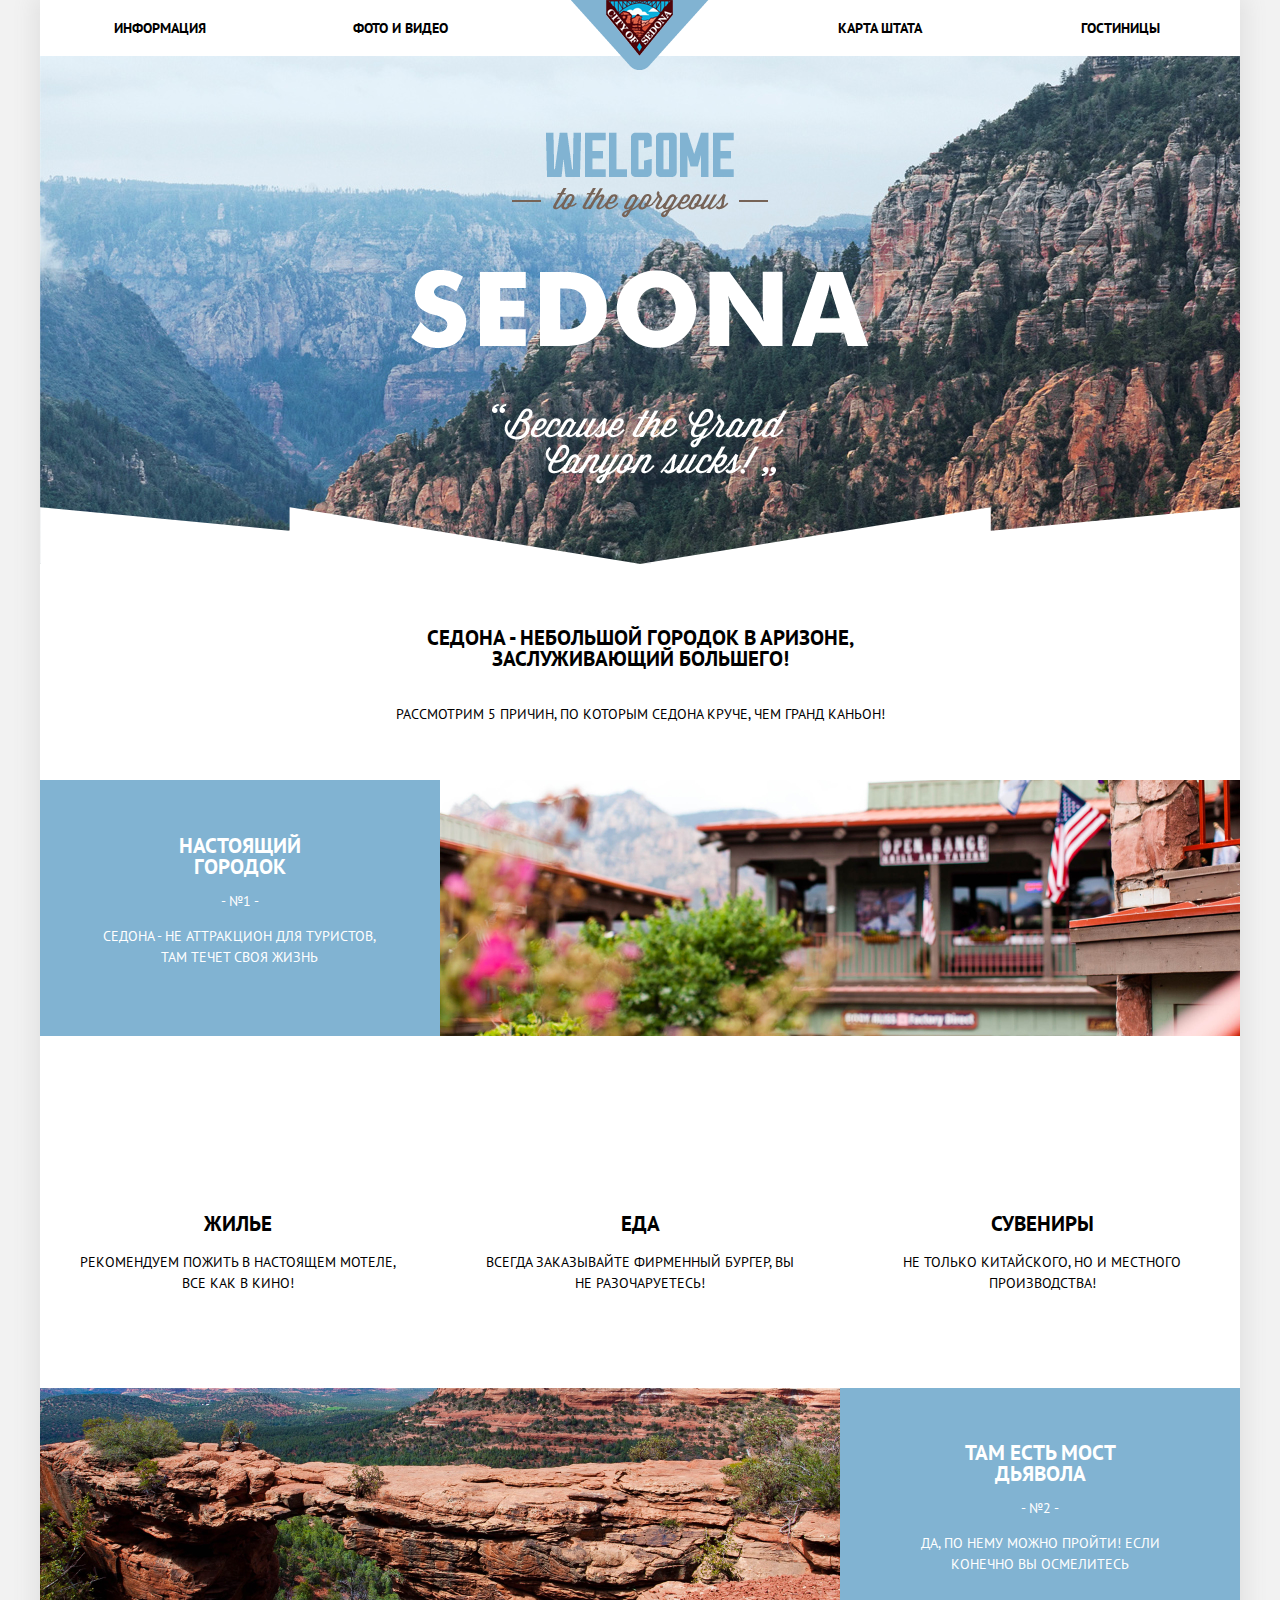
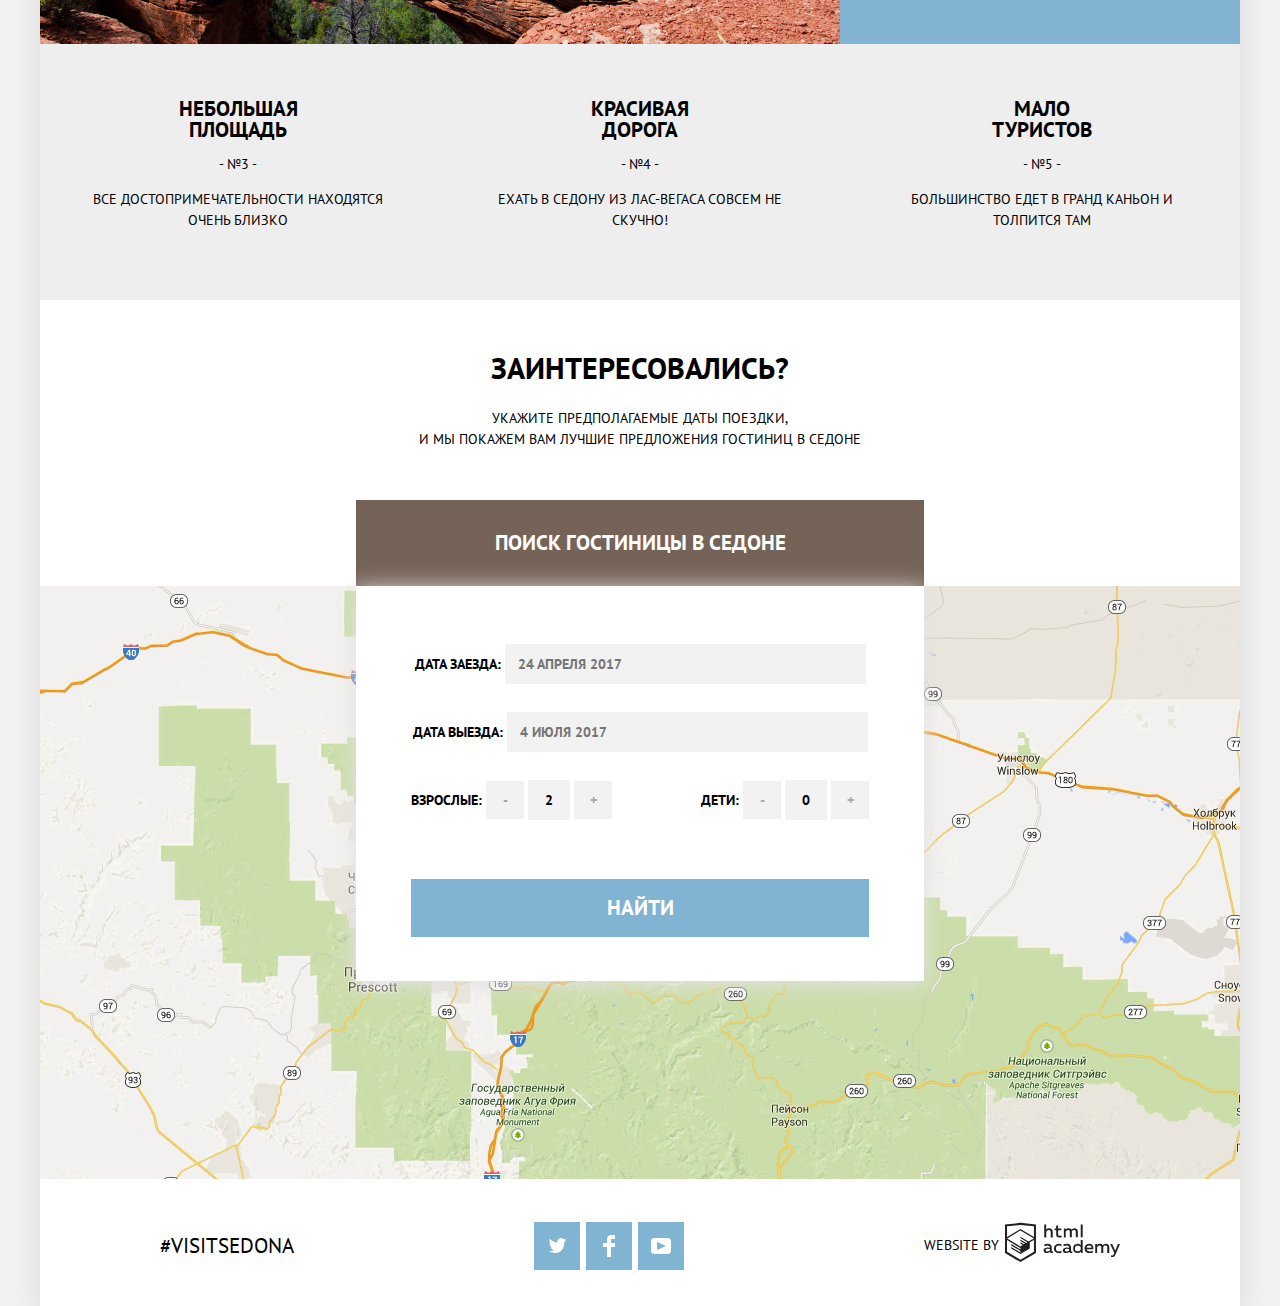
==== commit f127953e: "Исправлены отступы, удален tabindex, добавлена доступность для звезд, добавлен контейнер на главной " ====
--- a/index.html
+++ b/index.html
@@ -7,131 +7,133 @@
     <link href="css/normalize.css" rel="stylesheet">
     <link href="css/style.css" rel="stylesheet">
   </head>
-  <body class="main-body container">
-    <header class="main-header">
-      <nav class="main-navigation">
-        <a class="main-header-logo">
-          <img src="img/logo-sedona.png" width="138" height="70" alt="Логотип курорта Седона">
-        </a>
-        <ul class="site-navigation">
-          <li><a href="info.html">информация</a></li>
-          <li><a href="photo.html">фото и видео</a></li>
-          <li><a href="map.html">карта штата</a></li>
-          <li><a href="catalog.html">гостиницы</a></li>
-        </ul>
-      </nav>
-    </header>
-    <main>
-      <h1 class="visually-hidden">Курорт Седона</h1>
-      <div class="slogan-block">
-        <p class="slogan"><b>седона - небольшой городок в аризоне,<br>
-          заслуживающий большего!</b></p>
-        <p>рассмотрим 5 причин, по которым седона круче, чем гранд каньон!</p>
-      </div>
-      <section class="advantages sedona-sity">
-        <div>
-          <h2>настоящий городок</h2>
-          <p>- №1 -</p>
-          <p>седона - не аттракцион для туристов, там течет своя жизнь</p>
+  <body class="main-body">
+    <div class="container main-container">
+      <header class="main-header">
+        <nav class="main-navigation">
+          <a class="main-header-logo">
+            <img src="img/logo-sedona.png" width="138" height="70" alt="Логотип курорта Седона">
+          </a>
+          <ul class="site-navigation">
+            <li><a href="info.html">информация</a></li>
+            <li><a href="photo.html">фото и видео</a></li>
+            <li><a href="map.html">карта штата</a></li>
+            <li><a href="catalog.html">гостиницы</a></li>
+          </ul>
+        </nav>
+      </header>
+      <main>
+        <h1 class="visually-hidden">Курорт Седона</h1>
+        <div class="slogan-block">
+          <p class="slogan"><b>седона - небольшой городок в аризоне,<br>
+            заслуживающий большего!</b></p>
+          <p>рассмотрим 5 причин, по которым седона круче, чем гранд каньон!</p>
         </div>
-        <div>
-          <img src="img/sedona-sity.jpg" width="800" height="400" alt="Настоящий городок Седона">
-        </div>
-      </section>
-      <section class="advantages addition">
-        <ul class="advantages-addition-list">
-          <li class="advantages-addition-item">
-            <h2>жилье</h2>
-            <p>рекомендуем пожить в настоящем мотеле, все как в кино!</p>
-          </li>
-          <li class="advantages-addition-item">
-            <h2>еда</h2>
-            <p>всегда заказывайте фирменный бургер, вы не разочаруетесь!</p>
-          </li>
-          <li class="advantages-addition-item">
-            <h2>сувениры</h2>
-            <p>не только китайского, но и местного производства!</p>
-          </li>
-        </ul>
-      </section>
-      <section class="advantages hellbridge">
-        <div>
-          <img src="img/hellbrige.jpg" width="800" height="400" alt="Мост дьявола">
-        </div>
-        <div>
-          <h2>там есть мост дьявола</h2>
-          <p>- №2 -</p>
-          <p>да, по нему можно пройти! если конечно вы осмелитесь</p>
-        </div>
-      </section>
-      <section class="advantages other-general">
-        <ul class="advantages-list">
-          <li class="advantages-item">
-            <h2>небольшая площадь</h2>
-            <p>- №3 -</p>
-            <p>все достопримечательности находятся очень близко</p>
-          </li>
-          <li class="advantages-item">
-            <h2>красивая дорога</h2>
-            <p>- №4 -</p>
-            <p>ехать в седону из лас-вегаса совсем не скучно!</p>
-          </li>
-          <li class="advantages-item">
-            <h2>мало туристов</h2>
-            <p>- №5 -</p>
-            <p>большинство едет в гранд каньон и толпится там</p>
-          </li>
-        </ul>
-      </section>
-      <section class="hotel-search">
-        <h2 class="visually-hidden">Поиск гостиниц</h2>
-        <p class="interesting"><b>заинтересовались?</b></p>
-        <p>укажите предполагаемые даты поездки, <br>
-          и мы покажем Вам лучшие предложения гостиниц в седоне</p>
-        <button class="hotel-search-button" type="button">поиск гостиницы в седоне</button>
-        <img src="img/map.jpg" width="1200" height="593" alt="Карта">
-      </section>
-      <section class="search-form"> <!--  visually-hidden -->
-        <h2 class="visually-hidden">Форма поиска гостиниц</h2>
-        <form class="hotel-search-form" action="https://echo.htmlacademy.ru" method="get">
-          <p class="hotel-search-item">
-            <label for="date-start">дата заезда:</label>
-            <input type="text" id="date-start" name="date-start" value="" placeholder="24 апреля 2017">
-          </p>
-          <p class="hotel-search-item">
-            <label for="date-finish">дата выезда:</label>
-            <input type="text" id="date-finish" name="date-finish" value="" placeholder="4 июля 2017">
-          </p>
-          <div class="search-item-people">
+        <section class="advantages sedona-sity">
+          <div>
+            <h2>настоящий городок</h2>
+            <p>- №1 -</p>
+            <p>седона - не аттракцион для туристов, там течет своя жизнь</p>
+          </div>
+          <div>
+            <img src="img/sedona-sity.jpg" width="800" height="400" alt="Настоящий городок Седона">
+          </div>
+        </section>
+        <section class="advantages addition">
+          <ul class="advantages-addition-list">
+            <li class="advantages-addition-item">
+              <h2>жилье</h2>
+              <p>рекомендуем пожить в настоящем мотеле, все как в кино!</p>
+            </li>
+            <li class="advantages-addition-item">
+              <h2>еда</h2>
+              <p>всегда заказывайте фирменный бургер, вы не разочаруетесь!</p>
+            </li>
+            <li class="advantages-addition-item">
+              <h2>сувениры</h2>
+              <p>не только китайского, но и местного производства!</p>
+            </li>
+          </ul>
+        </section>
+        <section class="advantages hellbridge">
+          <div>
+            <img src="img/hellbrige.jpg" width="800" height="400" alt="Мост дьявола">
+          </div>
+          <div>
+            <h2>там есть мост дьявола</h2>
+            <p>- №2 -</p>
+            <p>да, по нему можно пройти! если конечно вы осмелитесь</p>
+          </div>
+        </section>
+        <section class="advantages other-general">
+          <ul class="advantages-list">
+            <li class="advantages-item">
+              <h2>небольшая площадь</h2>
+              <p>- №3 -</p>
+              <p>все достопримечательности находятся очень близко</p>
+            </li>
+            <li class="advantages-item">
+              <h2>красивая дорога</h2>
+              <p>- №4 -</p>
+              <p>ехать в седону из лас-вегаса совсем не скучно!</p>
+            </li>
+            <li class="advantages-item">
+              <h2>мало туристов</h2>
+              <p>- №5 -</p>
+              <p>большинство едет в гранд каньон и толпится там</p>
+            </li>
+          </ul>
+        </section>
+        <section class="hotel-search">
+          <h2 class="visually-hidden">Поиск гостиниц</h2>
+          <p class="interesting"><b>заинтересовались?</b></p>
+          <p>укажите предполагаемые даты поездки, <br>
+            и мы покажем Вам лучшие предложения гостиниц в седоне</p>
+          <button class="hotel-search-button" type="button">поиск гостиницы в седоне</button>
+          <img src="img/map.jpg" width="1200" height="593" alt="Карта">
+        </section>
+        <section class="search-form"> <!--  visually-hidden -->
+          <h2 class="visually-hidden">Форма поиска гостиниц</h2>
+          <form class="hotel-search-form" action="https://echo.htmlacademy.ru" method="get">
             <p class="hotel-search-item">
-              <label for="adults">взрослые:</label>
-              <button type="button" class="value-low">-</button>
-              <input type="text" id="adults" name="adults" value="2">
-              <button type="button" class="value-up">+</button>
+              <label for="date-start">дата заезда:</label>
+              <input type="text" id="date-start" name="date-start" value="" placeholder="24 апреля 2017">
             </p>
             <p class="hotel-search-item">
-              <label for="children">дети:</label>
-              <button type="button" class="value-low">-</button>
-              <input type="text" id="children" name="children" value="0">
-              <button type="button" class="value-up">+</button>
+              <label for="date-finish">дата выезда:</label>
+              <input type="text" id="date-finish" name="date-finish" value="" placeholder="4 июля 2017">
             </p>
-          </div>
-          <button class="hotel-search-form-button" type="submit">Найти</button>
-        </form>
-      </section>
-    </main>
-    <footer class="main-footer">
-      <p class="hashtag">#visitsedona</p>
-      <ul class="social">
-        <li><a class="social-button social-twitter" href="https://twitter.com">Твиттер</a></li>
-        <li><a class="social-button social-facebook" href="https://www.facebook.com">Фейсбук</a></li>
-        <li><a class="social-button social-youtube" href="https://www.youtube.com">Ютуб</a></li>
-      </ul>
-      <p class="copyright">website by
-        <a class="copyright-button" href="https://htmlacademy.ru">
-          <img src="img/logo-htmlacademy.svg" width="115" height="41" alt="HTML Academy">
-        </a>
-      </p>
-    </footer>
+            <div class="search-item-people">
+              <p class="hotel-search-item">
+                <label for="adults">взрослые:</label>
+                <button type="button" class="value-low">-</button>
+                <input type="text" id="adults" name="adults" value="2">
+                <button type="button" class="value-up">+</button>
+              </p>
+              <p class="hotel-search-item">
+                <label for="children">дети:</label>
+                <button type="button" class="value-low">-</button>
+                <input type="text" id="children" name="children" value="0">
+                <button type="button" class="value-up">+</button>
+              </p>
+            </div>
+            <button class="hotel-search-form-button" type="submit">Найти</button>
+          </form>
+        </section>
+      </main>
+      <footer class="main-footer">
+        <p class="hashtag">#visitsedona</p>
+        <ul class="social">
+          <li><a class="social-button social-twitter" href="https://twitter.com">Твиттер</a></li>
+          <li><a class="social-button social-facebook" href="https://www.facebook.com">Фейсбук</a></li>
+          <li><a class="social-button social-youtube" href="https://www.youtube.com">Ютуб</a></li>
+        </ul>
+        <p class="copyright">website by
+          <a class="copyright-button" href="https://htmlacademy.ru">
+            <img src="img/logo-htmlacademy.svg" width="115" height="41" alt="HTML Academy">
+          </a>
+        </p>
+      </footer>
+    </div>
   </body>
 </html>
--- a/css/style.css
+++ b/css/style.css
@@ -12,15 +12,7 @@
   font-weight: 700;
   color: #000000;
   text-transform: uppercase;
-  background-color: #ffffff;
-  box-shadow: 0 3px 20px 7px #e2e2e2;
-}
-
-.main-body {
-
-  background-image: url("../img/Shape-line.png"), url("../img/Welcome.png"), url("../img/backgroundphoto.jpg");
-  background-repeat: no-repeat;
-  background-position: center 17.8%, center 5%, center top;
+  background-color: ##f2f2f2;
 }
 
 a {
@@ -293,18 +285,19 @@
   border:none;
 }
 
-.sort-result-list h3 {
+.hotel-name {
+  color: #000000;
   font-size: 21px;
   line-height: 26px;
 }
 
-.sort-result-list h3:hover,
-.sort-result-list h3:focus {
+.hotel-name:hover,
+.hotel-name:focus {
   color:#81b3d2;
   outline: none;
 }
 
-.sort-result-list h3:active {
+.hotel-name:active {
   color: rgba(0, 0, 0, 0.3);
 }
 
@@ -356,10 +349,18 @@
 }
 /*-------------------Сетка----------------*/
 .container {
-  margin-left: 6%;
-  margin-right: 6%;
-  min-width: 768px;
-}
+  margin:0 auto;
+  width: 1200px;
+  background-color: #ffffff;
+  box-shadow: 0 3px 20px 7px #e2e2e2;
+}
+
+.main-container {
+  background-image: url("../img/Shape-line.png"), url("../img/Welcome.png"), url("../img/backgroundphoto.jpg");
+  background-repeat: no-repeat;
+  background-position: center 507px, center 132px, center top;
+}
+
 .main-navigation {
   position: relative;
 }
@@ -398,11 +399,12 @@
 .slogan-block {
   display: flex;
   background: #ffffff;
-  margin-top: 511px;
+  margin-top: 508px;
   flex-direction: column;
   justify-content: center;
   align-items: center;
-  min-height: 215px;
+  min-height: 216px;
+
 }
 
 .sedona-sity,
@@ -411,7 +413,7 @@
   margin: 0;
   padding: 0;
   align-items: center;
-  height: 263px;
+  height: 256px;
   overflow: hidden;
 }
 .sedona-sity div:first-child,
@@ -543,17 +545,16 @@
   display: flex;
   padding-left: 6%;
   padding-right: 6%;
+  padding-top: 25px;
+  height: 216px;
 }
 .hotel-filters-form > fieldset {
-  margin-top: 25px;
   padding: 0;
   width: 250px;
 }
 .price-block {
   margin-left: auto;
-  margin-top: 25px;
   width: 318px;
-  min-height: 218px;
   display: flex;
   flex-direction: column;
 }
@@ -591,7 +592,7 @@
   padding-right: 6%;
   align-items: center;
   min-height: 87px;
-  border-bottom: 2px solid #e5e5e5;
+  border-bottom: 1px solid #e5e5e5;
 }
 
 .hotel-sort span {
@@ -627,33 +628,45 @@
   padding-left: 6%;
   padding-right: 6%;
   display: flex;
-  border-bottom: 2px solid #e5e5e5;
+  border-bottom: 1px solid #e5e5e5;
   min-height: 150px;
   align-items: center;
 }
 
 .hotel-rating {
-  align-self: flex-end;
   text-align: center;
 }
 
 .item-info {
   width: 270px;
   margin-left: 27px;
-  display: flex;
-  flex-direction: column;
-  justify-content: flex-start;
-  align-items: flex-start;
 }
 
 .item-info h3 {
   margin: 0;
+}
+
+.item-info p {
+  text-align: left;
+}
+
+.hotel-type,
+.hotel-priсe {
+  display: inline-block;
+  width: 110px;
 }
 
 .hotel-rating-block {
   margin-left: auto;
   min-height: 90px;
   display: flex;
+  flex-direction: column;
+  justify-content: space-between;
+}
+
+.stars {
+  align-self: flex-end;
+  color: transparent;
 }
 
 .two-stars {
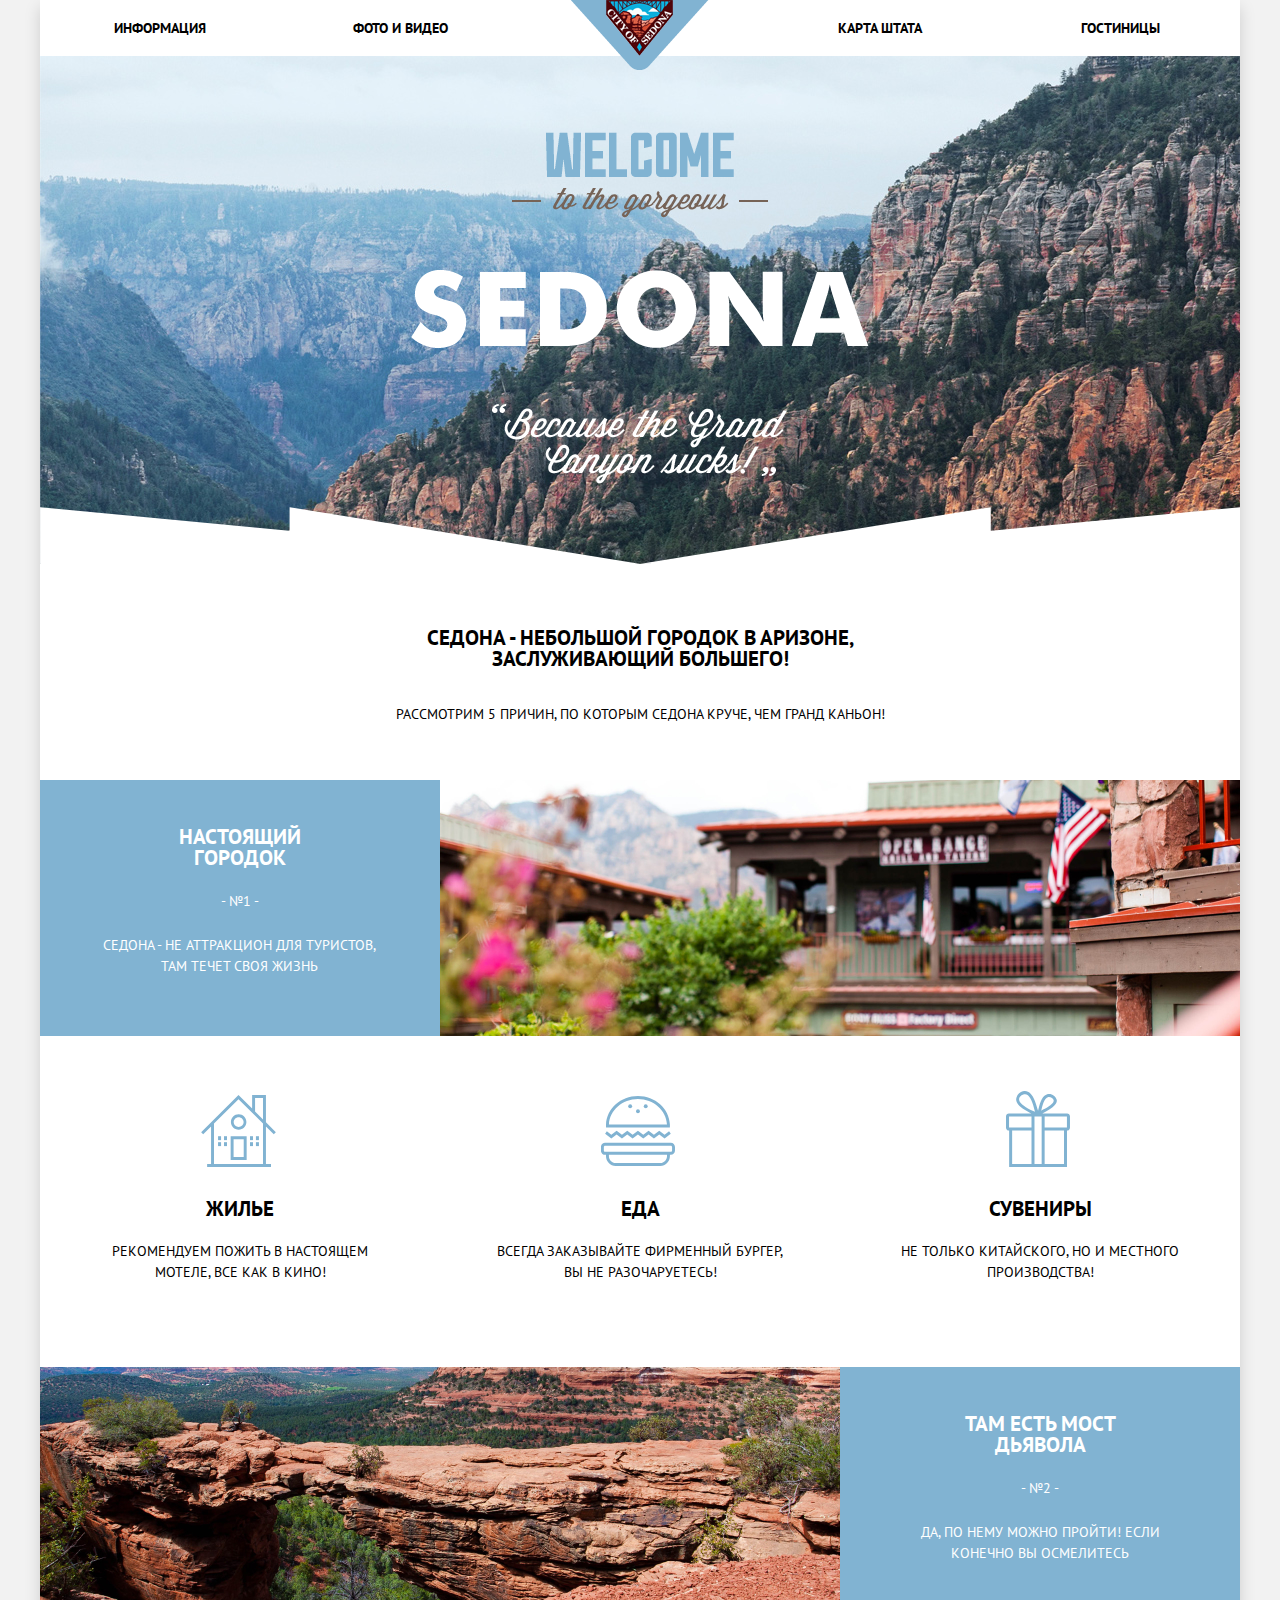
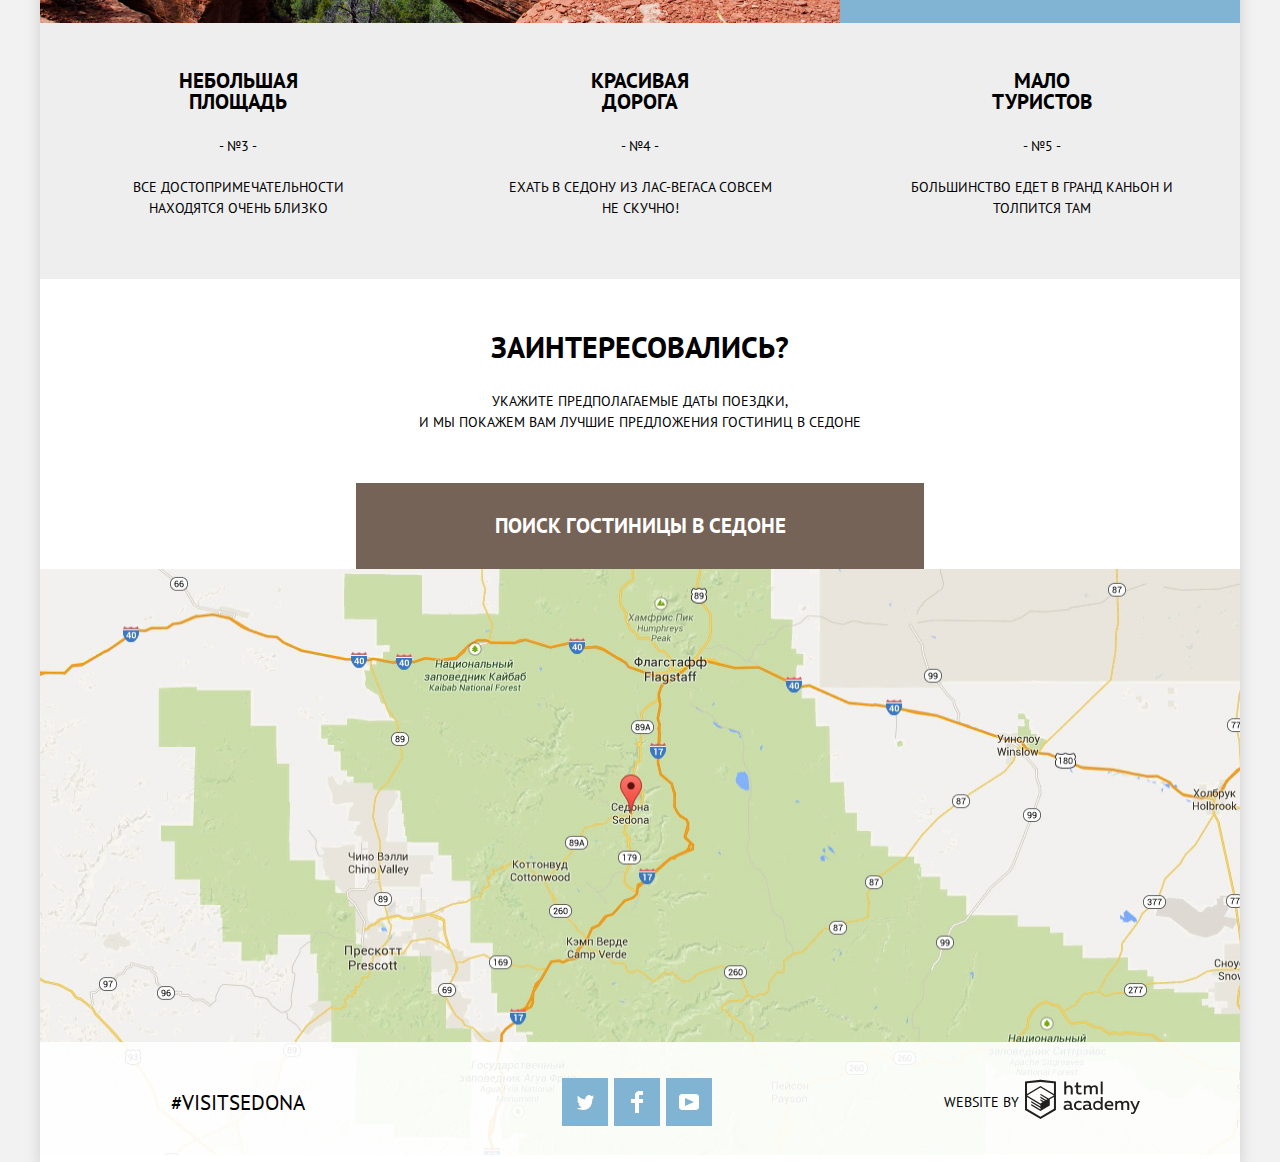
==== commit 7fd61cfa: "Завершена верстка, добавлена анимация, карта" ====
--- a/index.html
+++ b/index.html
@@ -87,53 +87,128 @@
         <section class="hotel-search">
           <h2 class="visually-hidden">Поиск гостиниц</h2>
           <p class="interesting"><b>заинтересовались?</b></p>
-          <p>укажите предполагаемые даты поездки, <br>
+          <p>укажите предполагаемые даты поездки, </br>
             и мы покажем Вам лучшие предложения гостиниц в седоне</p>
           <button class="hotel-search-button" type="button">поиск гостиницы в седоне</button>
-          <img src="img/map.jpg" width="1200" height="593" alt="Карта">
-        </section>
-        <section class="search-form"> <!--  visually-hidden -->
+          <iframe src="https://www.google.com/maps/embed?pb=!1m18!1m12!1m3!1d52385.1805059829!2d-111.83015803238298!3d34.854373381022214!2m3!1f0!2f0!3f0!3m2!1i1024!2i768!4f13.1!3m3!1m2!1s0x872da132f942b00d%3A0x5548c523fa6c8efd!2z0KHQtdC00L7QvdCwLCDQkNGA0LjQt9C-0L3QsCA4NjMzNiwg0KHQqNCQ!5e0!3m2!1sru!2sru!4v1522583375355" width="1200" height="586" frameborder="0" style="border:0" allowfullscreen></iframe>
+          <img src="img/map.jpg" width="1200" height="586" alt="Карта">
+        </section>
+        <section class="search-form visually-hidden">
           <h2 class="visually-hidden">Форма поиска гостиниц</h2>
           <form class="hotel-search-form" action="https://echo.htmlacademy.ru" method="get">
-            <p class="hotel-search-item">
+            <p class="hotel-search-item item-date">
               <label for="date-start">дата заезда:</label>
-              <input type="text" id="date-start" name="date-start" value="" placeholder="24 апреля 2017">
+              <input type="text" id="date-start" name="start" value="" placeholder="24 апреля 2017">
+              <svg version="1.1" id="Layer_1" xmlns="http://www.w3.org/2000/svg" xmlns:xlink="http://www.w3.org/1999/xlink" x="0px" y="0px"
+                	 width="21px" height="22px" viewBox="0 0 21 22" enable-background="new 0 0 21 22" xml:space="preserve">
+                <g id="calendar_1_">
+                	<path fill="#cacaca" d="M19.251,2.025h-2.845V0.648c0-0.381-0.294-0.689-0.656-0.689c-0.363,0-0.656,0.308-0.656,0.689v1.377h-3.938V0.648
+                		c0-0.381-0.294-0.689-0.655-0.689c-0.363,0-0.657,0.308-0.657,0.689v1.377H5.906V0.648c0-0.381-0.294-0.689-0.656-0.689
+                		c-0.363,0-0.657,0.308-0.657,0.689v1.377H1.75C0.784,2.025,0,2.847,0,3.862v16.302C0,21.179,0.784,22,1.75,22h17.501
+                		C20.217,22,21,21.179,21,20.164V3.862C21,2.847,20.217,2.025,19.251,2.025z M19.688,20.164c0,0.253-0.195,0.459-0.437,0.459H1.75
+                		c-0.241,0-0.438-0.206-0.438-0.459V3.862c0-0.253,0.196-0.459,0.438-0.459h2.844v1.378c0,0.381,0.294,0.689,0.657,0.689
+                		c0.362,0,0.656-0.308,0.656-0.689V3.403h3.938v1.378c0,0.381,0.294,0.689,0.657,0.689c0.361,0,0.655-0.308,0.655-0.689V3.403h3.938
+                		v1.378c0,0.381,0.293,0.689,0.656,0.689c0.362,0,0.656-0.308,0.656-0.689V3.403h2.845c0.241,0,0.437,0.206,0.437,0.459V20.164z"/>
+                	<rect x="4.594" y="8.225" width="2.625" height="2.066"/>
+                	<rect x="4.594" y="11.668" width="2.625" height="2.067"/>
+                	<rect x="4.594" y="15.112" width="2.625" height="2.066"/>
+                	<rect x="9.188" y="15.112" width="2.625" height="2.066"/>
+                	<rect x="9.188" y="11.668" width="2.625" height="2.067"/>
+                	<rect x="9.188" y="8.225" width="2.625" height="2.066"/>
+                	<rect x="13.781" y="15.112" width="2.625" height="2.066"/>
+                	<rect x="13.781" y="11.668" width="2.625" height="2.067"/>
+                	<rect x="13.781" y="8.225" width="2.625" height="2.066"/>
+                </g>
+              </svg>
             </p>
-            <p class="hotel-search-item">
+            <p class="hotel-search-item item-date">
               <label for="date-finish">дата выезда:</label>
-              <input type="text" id="date-finish" name="date-finish" value="" placeholder="4 июля 2017">
+              <input type="text" id="date-finish" name="finish" value="" placeholder="4 июля 2017">
+              <svg version="1.1" id="Layer_1" xmlns="http://www.w3.org/2000/svg" xmlns:xlink="http://www.w3.org/1999/xlink" x="0px" y="0px"
+              	 width="21px" height="22px" viewBox="0 0 21 22" enable-background="new 0 0 21 22" xml:space="preserve">
+              <g id="calendar_1_">
+              	<path fill="#cacaca" d="M19.251,2.025h-2.845V0.648c0-0.381-0.294-0.689-0.656-0.689c-0.363,0-0.656,0.308-0.656,0.689v1.377h-3.938V0.648
+              		c0-0.381-0.294-0.689-0.655-0.689c-0.363,0-0.657,0.308-0.657,0.689v1.377H5.906V0.648c0-0.381-0.294-0.689-0.656-0.689
+              		c-0.363,0-0.657,0.308-0.657,0.689v1.377H1.75C0.784,2.025,0,2.847,0,3.862v16.302C0,21.179,0.784,22,1.75,22h17.501
+              		C20.217,22,21,21.179,21,20.164V3.862C21,2.847,20.217,2.025,19.251,2.025z M19.688,20.164c0,0.253-0.195,0.459-0.437,0.459H1.75
+              		c-0.241,0-0.438-0.206-0.438-0.459V3.862c0-0.253,0.196-0.459,0.438-0.459h2.844v1.378c0,0.381,0.294,0.689,0.657,0.689
+              		c0.362,0,0.656-0.308,0.656-0.689V3.403h3.938v1.378c0,0.381,0.294,0.689,0.657,0.689c0.361,0,0.655-0.308,0.655-0.689V3.403h3.938
+              		v1.378c0,0.381,0.293,0.689,0.656,0.689c0.362,0,0.656-0.308,0.656-0.689V3.403h2.845c0.241,0,0.437,0.206,0.437,0.459V20.164z"/>
+              	<rect x="4.594" y="8.225" width="2.625" height="2.066"/>
+              	<rect x="4.594" y="11.668" width="2.625" height="2.067"/>
+              	<rect x="4.594" y="15.112" width="2.625" height="2.066"/>
+              	<rect x="9.188" y="15.112" width="2.625" height="2.066"/>
+              	<rect x="9.188" y="11.668" width="2.625" height="2.067"/>
+              	<rect x="9.188" y="8.225" width="2.625" height="2.066"/>
+              	<rect x="13.781" y="15.112" width="2.625" height="2.066"/>
+              	<rect x="13.781" y="11.668" width="2.625" height="2.067"/>
+              	<rect x="13.781" y="8.225" width="2.625" height="2.066"/>
+              </g>
+              </svg>
             </p>
             <div class="search-item-people">
               <p class="hotel-search-item">
                 <label for="adults">взрослые:</label>
-                <button type="button" class="value-low">-</button>
-                <input type="text" id="adults" name="adults" value="2">
-                <button type="button" class="value-up">+</button>
+                <button type="button" class="value-low">-</button><input type="text" id="adults" name="adults" value="2"><button type="button" class="value-up">+</button>
               </p>
-              <p class="hotel-search-item">
+              <p class="hotel-search-item children">
                 <label for="children">дети:</label>
-                <button type="button" class="value-low">-</button>
-                <input type="text" id="children" name="children" value="0">
-                <button type="button" class="value-up">+</button>
+                <button type="button" class="value-low">-</button><input type="text" id="children" name="children" value="0"><button type="button" class="value-up">+</button>
               </p>
             </div>
             <button class="hotel-search-form-button" type="submit">Найти</button>
           </form>
         </section>
       </main>
-      <footer class="main-footer">
+      <footer class="main-footer footer">
         <p class="hashtag">#visitsedona</p>
         <ul class="social">
-          <li><a class="social-button social-twitter" href="https://twitter.com">Твиттер</a></li>
-          <li><a class="social-button social-facebook" href="https://www.facebook.com">Фейсбук</a></li>
-          <li><a class="social-button social-youtube" href="https://www.youtube.com">Ютуб</a></li>
+          <li>
+            <a class="social-button social-twitter" href="https://twitter.com">
+              <span class="visually-hidden">Твиттер</span>
+              <svg version="1.1" id="Layer_1" xmlns="http://www.w3.org/2000/svg" xmlns:xlink="http://www.w3.org/1999/xlink" x="0px" y="0px"
+            	  width="17px" height="15px" viewBox="0 0 17 15" enable-background="new 0 0 17 15" xml:space="preserve">
+                <g id="W6EeEF_1_">
+                	<g>
+                		<path fill="#FFFFFF" d="M10.95,0.144c1.685-0.496,2.984,0.27,3.577,1.179c0.673-0.231,1.331-0.481,2.011-0.708
+                			c-0.004,0.861-0.522,1.513-0.857,1.768c0.685,0.17,1.304-0.491,1.304-0.491c-0.169,1-1.006,1.788-1.563,2.024
+                			c-0.231,6.75-3.175,11.217-10.077,11.082c-0.522,0,0.075,0-0.446,0c-0.41,0-4.164-0.46-4.898-1.887
+                			c2.271,0.196,3.893-0.422,4.693-1.177c-0.96-0.3-2.679-0.477-2.979-2.95C2.064,9.09,2.279,9.212,2.905,9.103
+                			C1.705,8.247,0.374,7.53,0.448,5.33c0.285,0.328,1.067,0.536,1.34,0.472c-0.703-0.241-1.97-3.36-0.894-4.952
+                			c1.818,1.854,3.735,3.606,7.152,3.773C8.254,2.33,9.183,0.793,10.95,0.144z"/>
+                	</g>
+                </g>
+              </svg>
+            </a>
+          </li>
+          <li>
+            <a class="social-button social-facebook" href="https://www.facebook.com">
+              <span class="visually-hidden">Фейсбук</span>
+              <svg version="1.1" id="Layer_2" xmlns="http://www.w3.org/2000/svg" xmlns:xlink="http://www.w3.org/1999/xlink" x="0px" y="0px"
+              	 width="12px" height="22px" viewBox="0 0 12 22" enable-background="new 0 0 12 22" xml:space="preserve">
+              <path fill="#FFFFFF" d="M12,4V0H8C5.791,0,4,1.791,4,4v4H0v4h4v10h4V12h4V8H8V4H12z"/>
+              </svg>
+            </a>
+          </li>
+          <li>
+            <a class="social-button social-youtube" href="https://www.youtube.com">
+              <span class="visually-hidden">Ютуб</span>
+              <svg version="1.1" id="Layer_1" xmlns="http://www.w3.org/2000/svg" xmlns:xlink="http://www.w3.org/1999/xlink" x="0px" y="0px"
+              	 width="20px" height="16px" viewBox="0 0 20 16" enable-background="new 0 0 20 16" xml:space="preserve">
+              <path fill="#FFFFFF" d="M17,0H3C1.35,0,0,1.35,0,3v10c0,1.65,1.35,3,3,3h14c1.65,0,3-1.35,3-3V3C20,1.35,18.65,0,17,0z
+              	 M6.027,11.998V4.002L15.014,8L6.027,11.998z"/>
+              </svg>
+            </a>
+          </li>
         </ul>
         <p class="copyright">website by
           <a class="copyright-button" href="https://htmlacademy.ru">
-            <img src="img/logo-htmlacademy.svg" width="115" height="41" alt="HTML Academy">
+            <svg id="Layer_1" data-name="Layer 1" xmlns="http://www.w3.org/2000/svg" width="115px" height="41px" viewBox="0 0 108.08 36.85"><title>logo-htmlacademy-small1</title><path d="M44.61,26.88a2,2,0,0,0,.55-0.1v1.33a3.25,3.25,0,0,1-1.18.21,1.67,1.67,0,0,1-1.67-1,4.84,4.84,0,0,1-3.14,1.08c-1.51,0-2.91-.83-2.91-2.55,0-2.13,2-2.79,3.71-2.79a11.08,11.08,0,0,1,2.17.25v-0.3c0-1-.76-1.77-2.19-1.77a7.42,7.42,0,0,0-3,.64v-1.7a10.21,10.21,0,0,1,3.19-.55c2.36,0,3.81,1.12,3.81,3.65v3a0.54,0.54,0,0,0,.49.59h0.17Zm-6.44-1.13A1.35,1.35,0,0,0,39.63,27h0.11a3.39,3.39,0,0,0,2.41-1V24.58a9.72,9.72,0,0,0-1.81-.21c-1,0-2.16.33-2.16,1.38h0Zm12.36-6.11a5,5,0,0,1,2.57.64V22a4.08,4.08,0,0,0-2.3-.7,2.75,2.75,0,1,0,0,5.49,5,5,0,0,0,2.43-.64v1.71a6.27,6.27,0,0,1-2.76.57A4.21,4.21,0,0,1,46,24.51q0-.21,0-0.41a4.32,4.32,0,0,1,4.18-4.46h0.38Zm12.17,7.24a2,2,0,0,0,.55-0.1v1.33a3.25,3.25,0,0,1-1.18.21,1.67,1.67,0,0,1-1.67-1,4.84,4.84,0,0,1-3.14,1.08c-1.51,0-2.91-.83-2.91-2.55,0-2.13,2-2.79,3.71-2.79a11.08,11.08,0,0,1,2.17.25v-0.3c0-1-.76-1.77-2.19-1.77a7.42,7.42,0,0,0-3,.64v-1.7a10.21,10.21,0,0,1,3.19-.55c2.36,0,3.81,1.12,3.81,3.65v3a0.54,0.54,0,0,0,.49.59h0.17Zm-6.44-1.13A1.35,1.35,0,0,0,57.73,27h0.11a3.39,3.39,0,0,0,2.41-1V24.58a9.72,9.72,0,0,0-1.81-.21c-1.06,0-2.16.33-2.16,1.38h0ZM73,16V28.2H71.35V26.88a3.88,3.88,0,0,1-3.19,1.54,4.4,4.4,0,0,1,0-8.78,3.81,3.81,0,0,1,3,1.3V16H73Zm-4.53,5.22a2.76,2.76,0,1,0,0,5.52A2.86,2.86,0,0,0,71.15,25V23A2.91,2.91,0,0,0,68.49,21.27ZM79,19.64c3.31,0,4.46,2.68,3.92,5.09H76.7c0.21,1.5,1.67,2.11,3.19,2.11a6.11,6.11,0,0,0,2.64-.59v1.6a7.14,7.14,0,0,1-3,.57C77,28.42,74.78,27,74.78,24a4.18,4.18,0,0,1,4-4.39H79Zm0.09,1.54a2.28,2.28,0,0,0-2.44,2.1v0.06H81.3A2,2,0,0,0,79.13,21.18Zm5.73,7V19.87h1.65v1a3.81,3.81,0,0,1,2.78-1.27A2.86,2.86,0,0,1,91.89,21a4.12,4.12,0,0,1,2.91-1.33A3.06,3.06,0,0,1,98,23V28.2h-1.9V23.05a1.59,1.59,0,0,0-1.42-1.75H94.42a2.8,2.8,0,0,0-2.07,1.12V28.2h-1.9V23.05A1.59,1.59,0,0,0,89,21.31H88.8a3,3,0,0,0-2.21,1.29v5.63H84.86Zm21.31-8.33h1.9l-3.91,9.46c-0.9,2.17-2.09,2.86-3.35,2.86a4.76,4.76,0,0,1-1.1-.14V30.46a2.86,2.86,0,0,0,.85.12c0.9,0,1.58-.64,2.07-1.9l0.17-.42-4-8.4h2l2.86,6.29ZM38.73,1.46V6.22a3.81,3.81,0,0,1,2.7-1.14,3.25,3.25,0,0,1,3.44,3.4v5.15H43V8.72a1.81,1.81,0,0,0-1.61-2h-0.3a2.93,2.93,0,0,0-2.32,1.39v5.52h-1.9V1.46h1.9ZM49.94,2.31v3h3V6.91h-3v3.81c0,1.1.5,1.46,1.58,1.46a4.49,4.49,0,0,0,1.69-.33v1.6A6.8,6.8,0,0,1,51,13.8a2.55,2.55,0,0,1-2.86-2.74V6.89H46.58V5.26h1.5V2.74Zm5.4,11.31V5.28H57v1A3.81,3.81,0,0,1,59.77,5a2.86,2.86,0,0,1,2.6,1.33A4.12,4.12,0,0,1,65.28,5,3.06,3.06,0,0,1,68.44,8.4v5.21h-1.9V8.46a1.59,1.59,0,0,0-1.42-1.75H64.89a2.8,2.8,0,0,0-2.07,1.12v5.78h-1.9V8.46A1.59,1.59,0,0,0,59.5,6.71H59.27A3,3,0,0,0,57.06,8v5.63H55.34ZM71.17,1.45H73V13.6H71.17V1.45ZM14.71,0H14.55L0,1.54V28.21l14.55,8.66,14.55-8.66V1.54Zm12.5,27.1L14.55,34.64,1.9,27.12V16.18l12.59,7.5V25L5.86,19.9v1.31l8.68,5.21v1.39L5.87,22.65V24l8.68,5.21,8.75-5.24V18.31L27.2,16V27.12Zm0-12.53-3.48,2-1.6,1L14.51,13v1.31L21,18.23H21l-0.14.09-1,.54-5.37-3.2V17l4.24,2.52-1,.67-3.2-1.9v1.31l2.1,1.24L14.5,22.1,2,14.65,14.51,7.11Zm0-1.32L14.49,5.76,1.91,13.25v-10L14.56,1.92,27.21,3.25v10h0Z" transform="translate(0 -0.02)" fill="#231f20"/>
+            </svg>
           </a>
         </p>
       </footer>
     </div>
+    <script src="js/script.js"></script>
   </body>
 </html>
--- a/css/style.css
+++ b/css/style.css
@@ -85,6 +85,10 @@
  /* ----------Скрытые элементы--------------*/
 .visually-hidden {
   display: none;
+}
+
+.visually {
+  animation: bounce 2s;
 }
 
 .interesting {
@@ -118,6 +122,7 @@
 
 .hotel-search-form label {
   font-weight: 700;
+  margin-right: 18px;
 }
 
 .hotel-search-item input,
@@ -133,15 +138,33 @@
 .hotel-search-item button {
   width: 38px;
   height: 38px;
+  padding: 0;
   text-align: center;
 }
 
 .hotel-search-item input:first-child,
 .hotel-search-item input:nth-child(2) {
-  width: 346px;
+  width: 333px;
   height: 38px;
   text-align: left;
   padding-left: 13px;
+}
+
+.search-item-people p:first-child {
+  display: flex;
+  justify-content: space-between;
+  align-items: center;
+  width: 227px;
+}
+.search-item-people p:last-child {
+  display: flex;
+  justify-content: space-between;
+  align-items: center;
+  width: 179px;
+}
+
+.search-item-people label {
+  margin-right: auto;
 }
 
 .hotel-search-item button {
@@ -194,6 +217,7 @@
 
 .hashtag {
   font-size: 21px;
+  flex-basis: 33%;
 }
 
 .copyright {
@@ -285,6 +309,28 @@
   border:none;
 }
 
+.sort-up,
+.sort-down {
+  border:none;
+}
+
+.sort-up polygon,
+.sort-down polyline {
+  fill: #cacaca;
+}
+
+.sort-up:hover polygon,
+.sort-down:hover polyline {
+  fill: #231f20;
+}
+
+.sort-up:active polygon,
+.sort-down:active polyline,
+.sort-up:focus polygon,
+.sort-down:focus polyline {
+  fill: #81b3d2;
+}
+
 .hotel-name {
   color: #000000;
   font-size: 21px;
@@ -306,11 +352,15 @@
   font-weight: 400;
 }
 
+.button {
+  display: inline-block;
+  padding: 2px 17px;
+}
+
 .more-info {
+  margin-right: 1px;
   color: #ffffff;
   text-align: center;
-  width: 110px;
-  height: 27px;
   background-color: #81b3d2;
 }
 
@@ -326,8 +376,6 @@
 .reserve {
   color: #ffffff;
   text-align: center;
-  width: 142px;
-  height: 27px;
   background-color: #766357;
 }
 
@@ -344,7 +392,7 @@
   color: #666666;
   font-weight: 400;
   width: 110px;
-  height: 27px;
+  padding: 2px 0px;
   background-color: #f2f2f2;
 }
 /*-------------------Сетка----------------*/
@@ -352,7 +400,7 @@
   margin:0 auto;
   width: 1200px;
   background-color: #ffffff;
-  box-shadow: 0 3px 20px 7px #e2e2e2;
+  box-shadow: 0 7px 15px 0px rgba(0, 0, 0, 0.15);
 }
 
 .main-container {
@@ -433,14 +481,15 @@
 
 .sedona-sity h2,
 .hellbridge h2 {
-  width: 153px;
-  margin: auto;
+  width: 151px;
+  margin: 0 auto;
 }
 
 .sedona-sity p,
 .hellbridge p {
-  padding-left: 13%;
-  padding-right: 13%
+  margin-top: 23px;
+  margin-left: 49px;
+  margin-right: 49px;
 }
 
 .advantages-addition-list {
@@ -452,15 +501,51 @@
 }
 
 .advantages-addition-item {
-  width: 33%;
-  padding-top: 160px;
-  padding-bottom: 80px;
-}
-
-.advantages-addition-item p,
+  position: relative;
+  width: 400px;
+  padding-top: 145px;
+  padding-bottom: 70px;
+}
+.advantages-addition-item p {
+  padding-left: 57px;
+  padding-right: 57px;
+}
+
 .advantages-item p {
-  padding-left: 10%;
-  padding-right: 10%;
+  padding-top: 6px;
+  padding-left: 58px;
+  padding-right: 58px;
+}
+
+.advantages-addition-item h2 {
+  margin-bottom: 22px;
+}
+
+.advantages-addition-item::before {
+  content: "";
+  position: absolute;
+  top: 55px;
+  left: 161px;
+  width: 80px;
+  height: 80px;
+}
+
+.advantages-addition-item:first-child::before {
+  background-image: url("../img/house.svg");
+  background-repeat: no-repeat;
+  background-position: 0 4px;
+}
+
+.advantages-addition-item:nth-child(2)::before {
+  background-image: url("../img/burger.svg");
+  background-repeat: no-repeat;
+  background-position: 0 5px;
+}
+
+.advantages-addition-item:last-child::before {
+  background-image: url("../img/present.svg");
+  background-repeat: no-repeat;
+  background-position: 5px 0;
 }
 
 .advantages-list {
@@ -478,11 +563,13 @@
 
 .advantages-item h2 {
   width: 135px;
-  margin: auto;
+  margin: 0 auto;
+  margin-bottom: 18px;
 }
 
 .interesting {
   margin-top: 57px;
+  margin-bottom: 34px;
 }
 
 .hotel-search-button {
@@ -492,13 +579,24 @@
   margin-right: auto;
 }
 
+.footer {
+  display: flex;
+  justify-content: space-between;
+  height: 120px;
+  align-items: center;
+}
+
 .main-footer {
-  display: flex;
-  justify-content: space-around;
-  min-height: 120px;
-  align-items: center;
-}
+  position: absolute;
+  width: 1200px;
+  top: auto;
+  margin-top: -120px;
+  background-color: rgba(255, 255, 255, 0.9);
+  z-index: 3;
+}
+
 .copyright {
+  flex-basis: 33%;
 display: flex;
 justify-content: center;
 align-items: center;
@@ -508,10 +606,11 @@
   margin-left: 6px;
 }
 .social {
-  padding: 0;
+  padding: 0 ;
 }
 .search-form {
   position: relative;
+  z-index: 3;
 }
 
 .hotel-search-form {
@@ -524,13 +623,31 @@
   align-items: center;
   justify-content: center;
   background: #ffffff;
-  box-shadow: 0 3px 20px 1px #e2e2e2;
+  box-shadow: 0 7px 15px 0px rgba(0, 0, 0, 0.15);
   position: absolute;
-  bottom: 205px;
+  bottom: 199px;
   left: 50%;
   margin-left: -284px;
 }
 
+.item-date{
+  position: relative;
+}
+
+.item-date svg {
+  position: absolute;
+  top: 8px;
+  right: 8px;
+}
+
+.item-date svg:hover path {
+  fill: #000000;
+}
+
+.item-date svg:active path {
+  fill: #81b3d2;
+}
+
 .search-item-people {
   display: flex;
   width: 458px;
@@ -538,19 +655,56 @@
 }
 
 .hotel-search-form-button {
-  margin-top: 45px;
+  margin-top: 40px;
+  margin-bottom: 16px;
 }
 
 .hotel-filters-form {
   display: flex;
   padding-left: 6%;
   padding-right: 6%;
-  padding-top: 25px;
-  height: 216px;
+  padding-top: 26px;
+  height: 190px;
 }
 .hotel-filters-form > fieldset {
-  padding: 0;
-  width: 250px;
+  margin: 0;
+  padding: 0;
+  width: 256px;
+}
+
+.hotel-filters-item {
+  padding-left: 40px;
+}
+
+.hotel-filters-item label {
+  position: relative;
+  display: block;
+  cursor: pointer;
+  user-select: none;
+}
+
+.hotel-filters-checkbox + label::before {
+  content: "";
+  position: absolute;
+  width: 30px;
+  height: 25px;
+  left: -41px;
+  top: -2px;
+  background-image: url(../img/checkbox-off.png);
+  background-repeat: no-repeat;
+  background-position: 0 0;
+}
+
+.hotel-filters-checkbox:checked + label::after {
+  content: "";
+  position: absolute;
+  width: 30px;
+  height: 25px;
+  left: -41px;
+  top: -2px;
+  background-image: url(../img/checkbox-on.png);
+  background-repeat: no-repeat;
+  background-position: 0 0;
 }
 .price-block {
   margin-left: auto;
@@ -565,23 +719,108 @@
   flex-direction: column;
 }
 
-.price-field-block {
-  margin-top: 10px;
-  margin-bottom: 10px;
-}
-
-.hotel-filters-priсe input{
-  width: 120px;
-}
+.input-priсe-box legend {
+  margin-bottom: 9px;
+}
+
+.price-controls {
+  position: relative;
+  height: 36px;
+  margin-bottom: 20px;
+  font-size: 0;
+  border: 2px solid #ffffff;
+  border-radius: 2px;
+}
+
+.price-controls::after {
+  content: "";
+  position: absolute;
+  width: 2px;
+  height: 22px;
+  top: 50%;
+  left: 50%;
+  transform: translate(-50%, -50%);
+  background: #ffffff;
+}
+
+.price-controls label {
+  display: inline-block;
+  color: #ffffff;
+  font-size: 14px;
+  line-height: 38px;
+  vertical-align: top;
+  cursor: pointer;
+}
+
+.price-controls .min-price,
+.price-controls .max-price {
+  width: 90px;
+  padding-left: 65px;
+}
+
+.price-controls input {
+  width: 50px;
+  margin: 0;
+  color: inherit;
+  font: inherit;
+  background: none;
+  border: none;
+}
+
+.range-controls {
+  position: relative;
+  margin-bottom: 32px;
+}
+
+.range-controls .scale {
+  height: 2px;
+  background: rgba(255, 255, 255, 0.3);
+}
+
+.range-controls .bar {
+  width: 80%;
+  height: 2px;
+  background: #ffffff;
+}
+
+.range-button {
+  width: 4px;
+  height: 4px;
+  border-radius: 50%;
+  box-shadow: 0 2px 1px 0 rgba(0, 1, 1, 0.2);
+  cursor: pointer;
+  position: absolute;
+  top: -9px;
+  background: #ababab;
+  border: 8px solid #ffffff;
+}
+
+.range-button:hover {
+  background: #1c4f80;
+}
+
+.range-button-min {
+  left: 0;
+}
+
+.range-button-max {
+  left: 80%;
+}
+
 .hotel-filters-button {
-  margin: auto;
+  margin: 0 auto;
+  width: 137px;
+  padding-left: 0;
+  padding-right: 0;
 }
 
 .filters {
+  padding: 0;
   display: flex;
   flex-direction: column;
-  min-height: 125px;
+  min-height: 115px;
   margin-top: 25px;
+  margin-bottom: 0;
   justify-content: space-between;
   align-items: flex-start;
 }
@@ -603,7 +842,7 @@
 .sort-list {
   display: flex;
   width: 783px;
-  margin-left: 35px;
+  margin-left: 40px;
   padding-left: 0;
 }
 .sort-list li {
@@ -613,12 +852,12 @@
 .sort-list li:nth-child(2),
 .sort-list li:nth-child(3),
 .sort-list li:first-child {
-  margin-right: 30px;
+  margin-right: 34px;
 }
 
 .sort-list li:nth-child(4) {
   margin: auto;
-  margin-right: 7px;
+  margin-right: 13px;
 }
 .sort-result-list {
   margin: 0;
@@ -639,7 +878,8 @@
 
 .item-info {
   width: 270px;
-  margin-left: 27px;
+  margin-left: 30px;
+  padding-bottom: 4px;
 }
 
 .item-info h3 {
@@ -648,6 +888,8 @@
 
 .item-info p {
   text-align: left;
+  margin-top: 6px;
+  margin-bottom: 15px;
 }
 
 .hotel-type,
@@ -672,43 +914,78 @@
 .two-stars {
   background: url("../img/star.svg"), url("../img/star.svg");
   background-repeat: no-repeat;
-  background-position: 68px top, 90px top;
+  background-position: 68px top, 92px top;
 }
 
 .three-stars {
   background: url("../img/star.svg"), url("../img/star.svg"), url("../img/star.svg");
   background-repeat: no-repeat;
-  background-position: 46px top, 68px top, 90px top;
+  background-position: 44px top, 68px top, 92px top;
 }
 .four-stars {
   background: url("../img/star.svg"), url("../img/star.svg"), url("../img/star.svg"), url("../img/star.svg");
   background-repeat: no-repeat;
-  background-position: 24px top, 46px top, 68px top, 90px top;
+  background-position: 20px top, 44px top, 68px top, 92px top;
 }
 .social {
-  display: flex;
-  width: 150px;
-  justify-content: space-between;
+  flex-basis: 33%;
+  display: flex;
+  justify-content: center;
 }
 
 .social-button {
-  display: block;
+  display: flex;
+  justify-content: center;
+  align-items: center;
   width: 46px;
   height: 48px;
+  margin-right: 6px;
   background: #81b3d2;
-  font-size: 0px;
-  background-repeat: no-repeat;
-  background-position: center center;
-}
-
-.social-twitter {
-  background-image: url("../img/twitter.svg");
-}
-
-.social-facebook {
-  background-image: url("../img/fb-icon.svg");
-}
-
-.social-youtube {
-  background-image: url("../img/youtube.svg");
-}
+}
+
+.social-button:hover {
+  background: #669ec0;
+}
+
+.social-button:active {
+  background: #5496bd;
+}
+
+.social-button:active path {
+  fill: #88b6d1;
+}
+
+.copyright-button:hover path {
+  fill: #81b3d2;
+}
+
+.copyright-button:active path {
+  fill: #bdbbbc;
+}
+
+@keyframes bounce {
+  0% {
+    transform: translateY(-1000px);
+  }
+
+  100% {
+    transform: translateY(0);
+  }
+}
+.hotel-search {
+  position: relative;
+}
+.hotel-search iframe {
+  position: relative;
+  z-index: 2;
+  border: none;
+}
+
+.hotel-search img {
+  position: absolute;
+  bottom: 7px;
+  left: 0;
+  z-index: 1;
+  margin: 0;
+}
+}
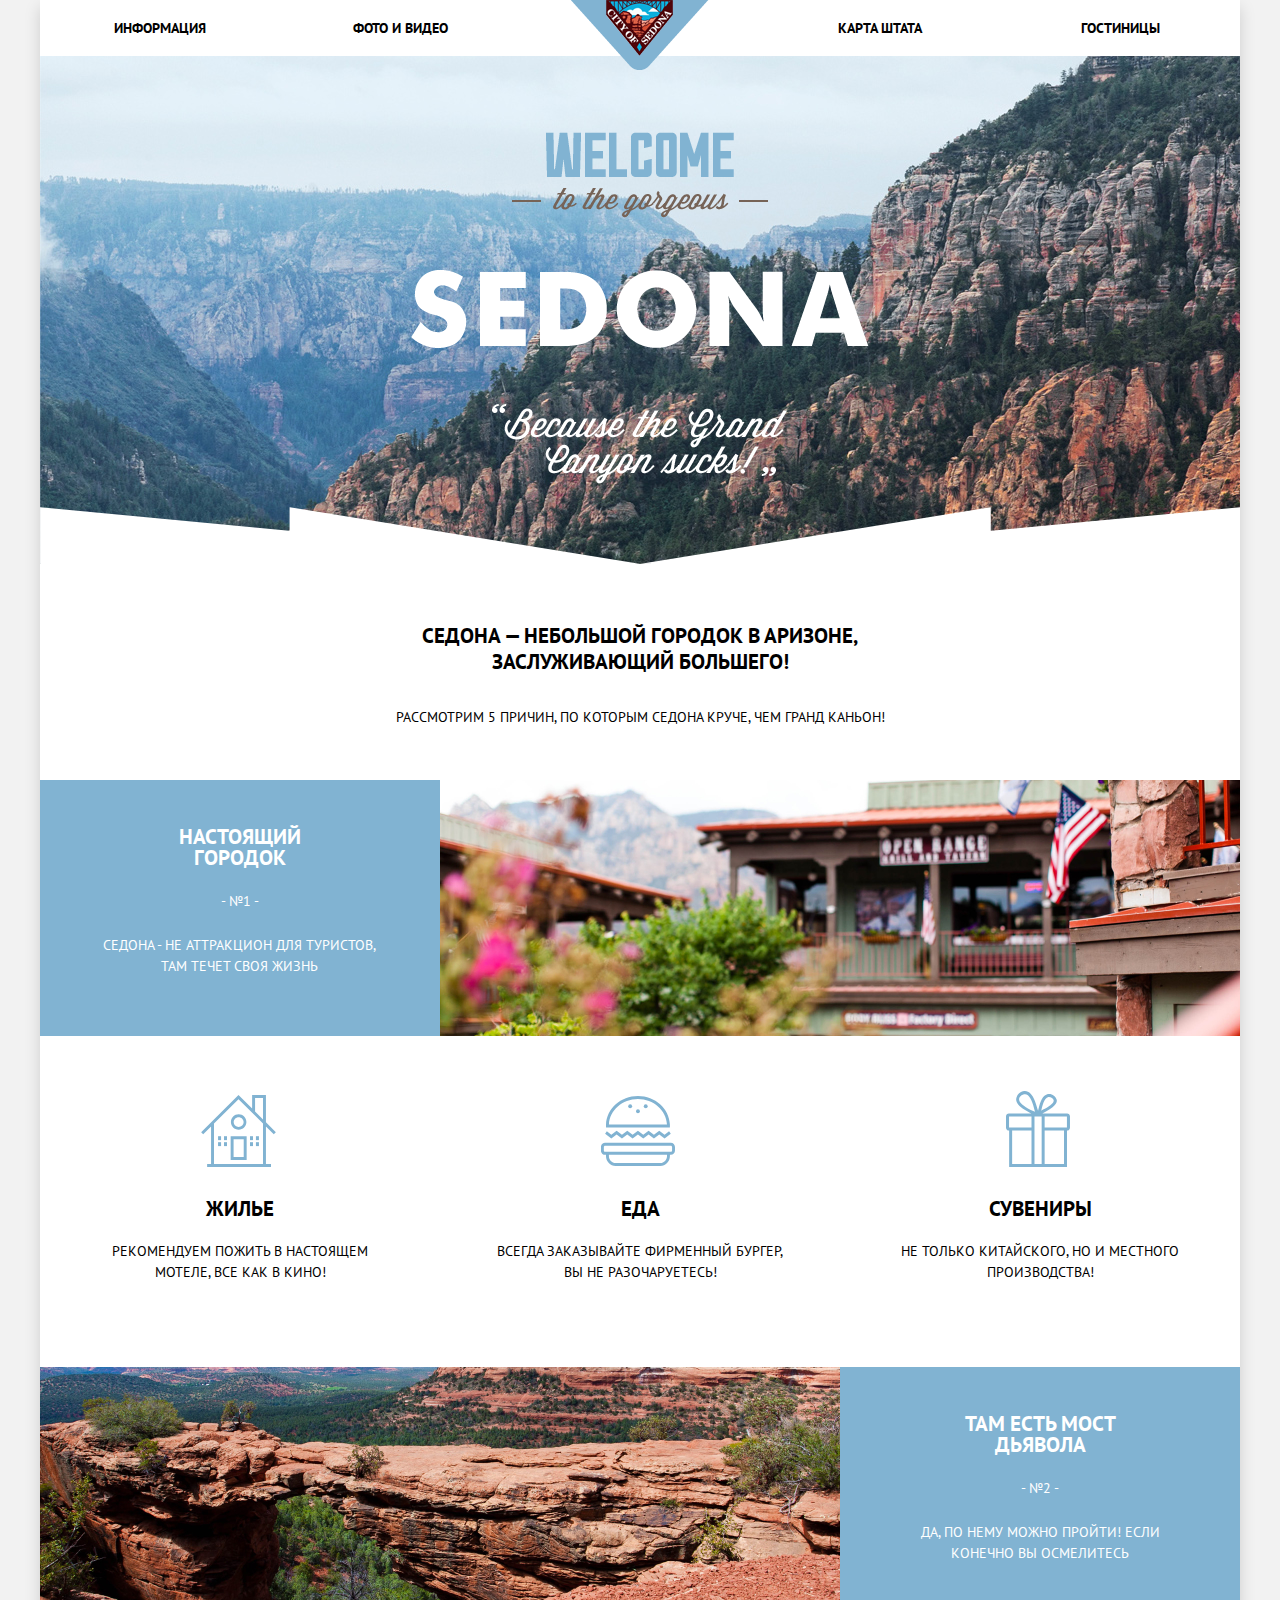
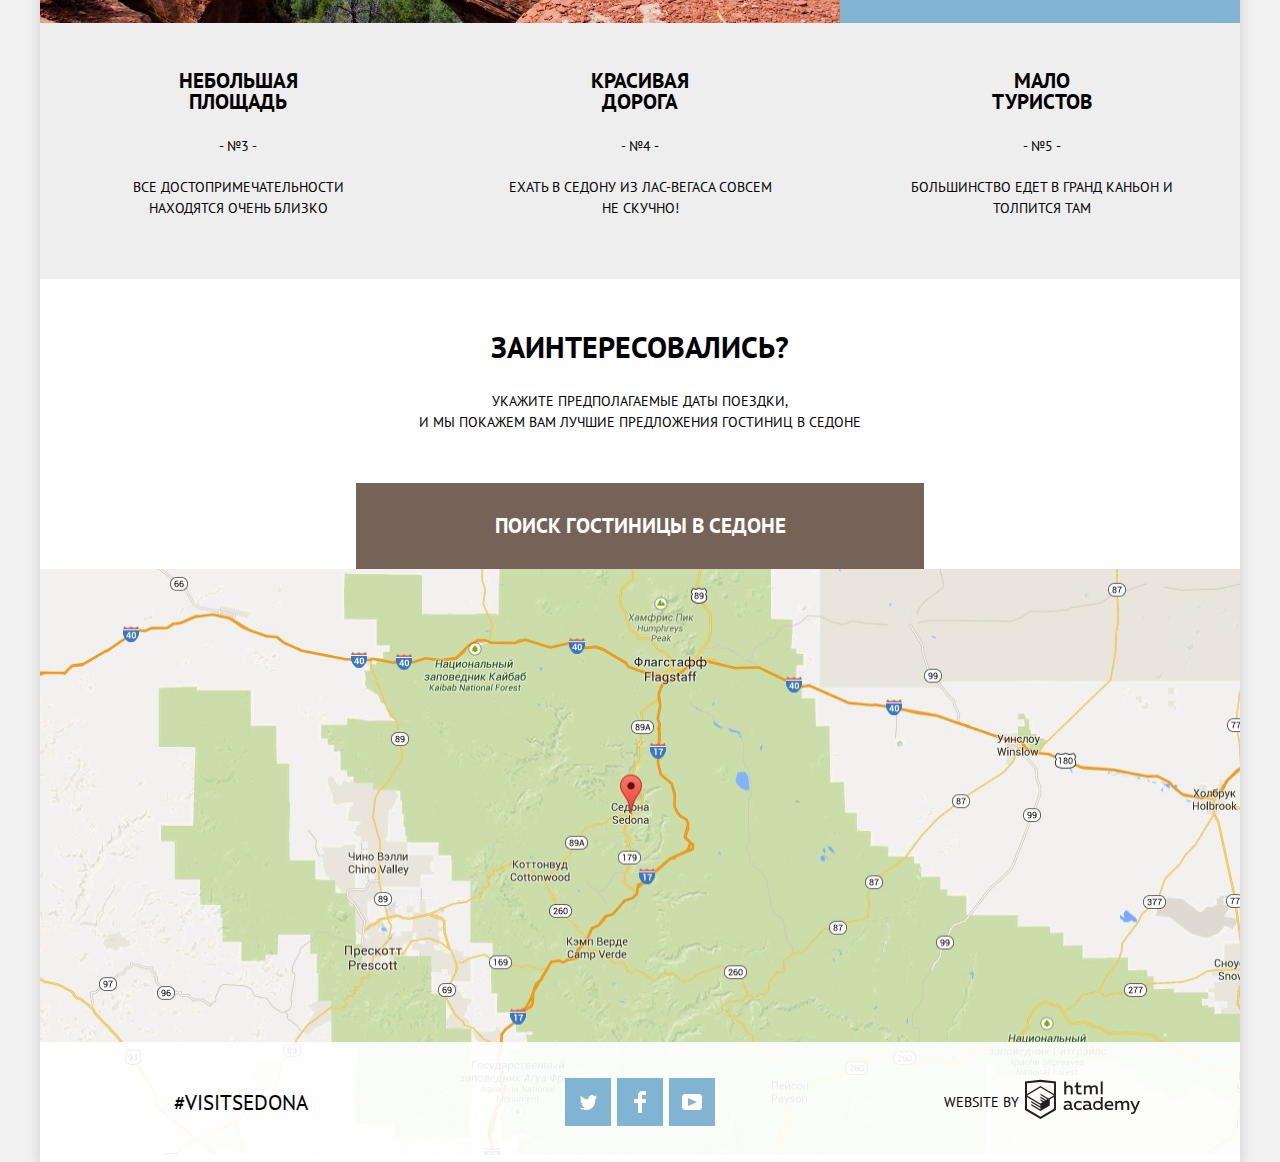
==== commit c45d7733: "Добавлена валидация формы" ====
--- a/index.html
+++ b/index.html
@@ -25,7 +25,7 @@
       <main>
         <h1 class="visually-hidden">Курорт Седона</h1>
         <div class="slogan-block">
-          <p class="slogan"><b>седона - небольшой городок в аризоне,<br>
+          <p class="slogan"><b>седона — небольшой городок в аризоне,
             заслуживающий большего!</b></p>
           <p>рассмотрим 5 причин, по которым седона круче, чем гранд каньон!</p>
         </div>
--- a/css/style.css
+++ b/css/style.css
@@ -55,16 +55,25 @@
   color: #766357;
 }
 
-.slogan {
-  font-size: 21px;
-  line-height: 26px;
-  text-align: center;
-}
-
 .container p {
   line-height: 21px;
   font-weight: 400;
   text-align: center;
+}
+
+.slogan b {
+  display: inline-block;
+  padding-top: 2px;
+  font-size: 21px;
+  line-height: 26px;
+  text-align: center;
+  margin-left: 360px;
+  margin-right: 360px;
+}
+
+.slogan {
+  margin-top: 18px;
+  margin-bottom: 18px;
 }
 
 h2 {
@@ -109,6 +118,7 @@
   text-align: center;
   background-color: #766357;
   border: none;
+  position: relative;
 }
 .hotel-search-button:hover,
 .hotel-search-button:focus {
@@ -217,7 +227,7 @@
 
 .hashtag {
   font-size: 21px;
-  flex-basis: 33%;
+  flex-basis: 402px;
 }
 
 .copyright {
@@ -808,7 +818,8 @@
 }
 
 .hotel-filters-button {
-  margin: 0 auto;
+  margin-left: auto;
+  margin-right: 95px;
   width: 137px;
   padding-left: 0;
   padding-right: 0;
@@ -909,6 +920,7 @@
 .stars {
   align-self: flex-end;
   color: transparent;
+  width: 110px;
 }
 
 .two-stars {
@@ -965,11 +977,11 @@
 
 @keyframes bounce {
   0% {
-    transform: translateY(-1000px);
+    opacity: 0;
   }
 
   100% {
-    transform: translateY(0);
+    opacity: 1;
   }
 }
 .hotel-search {
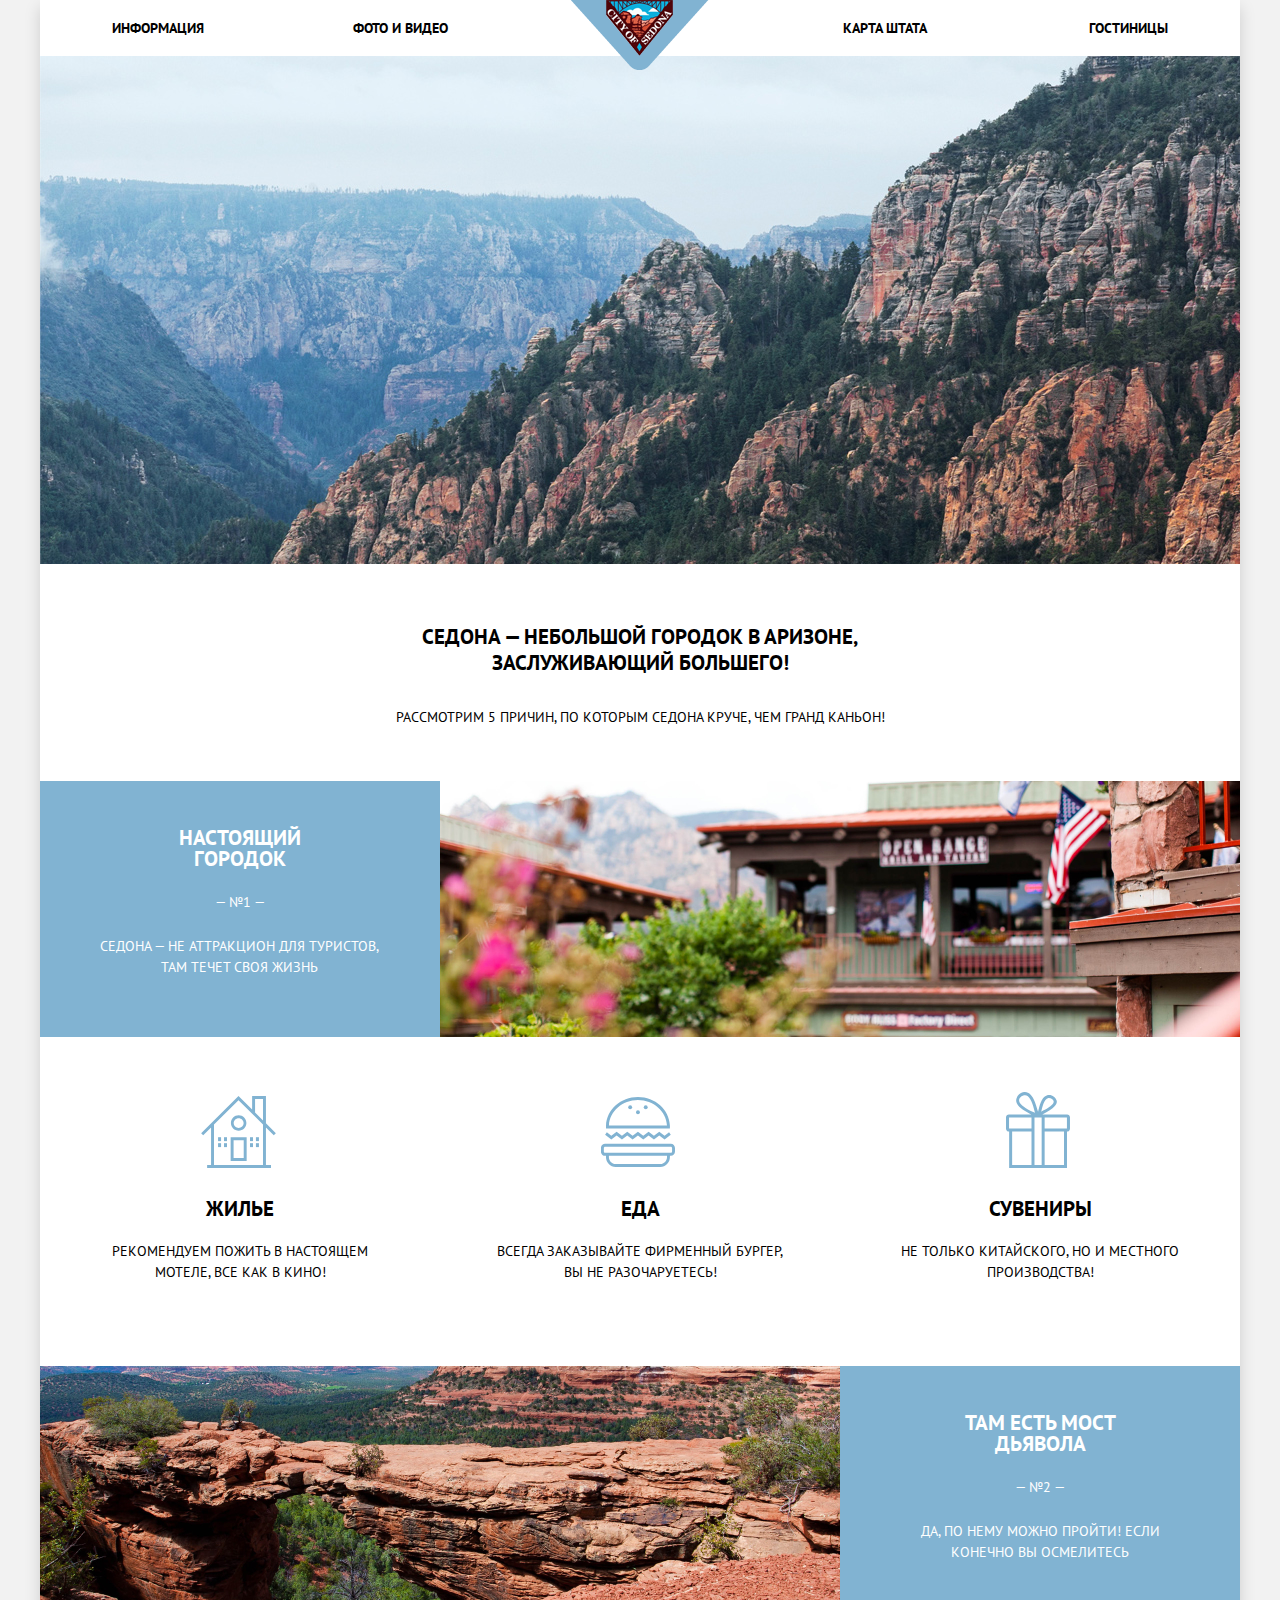
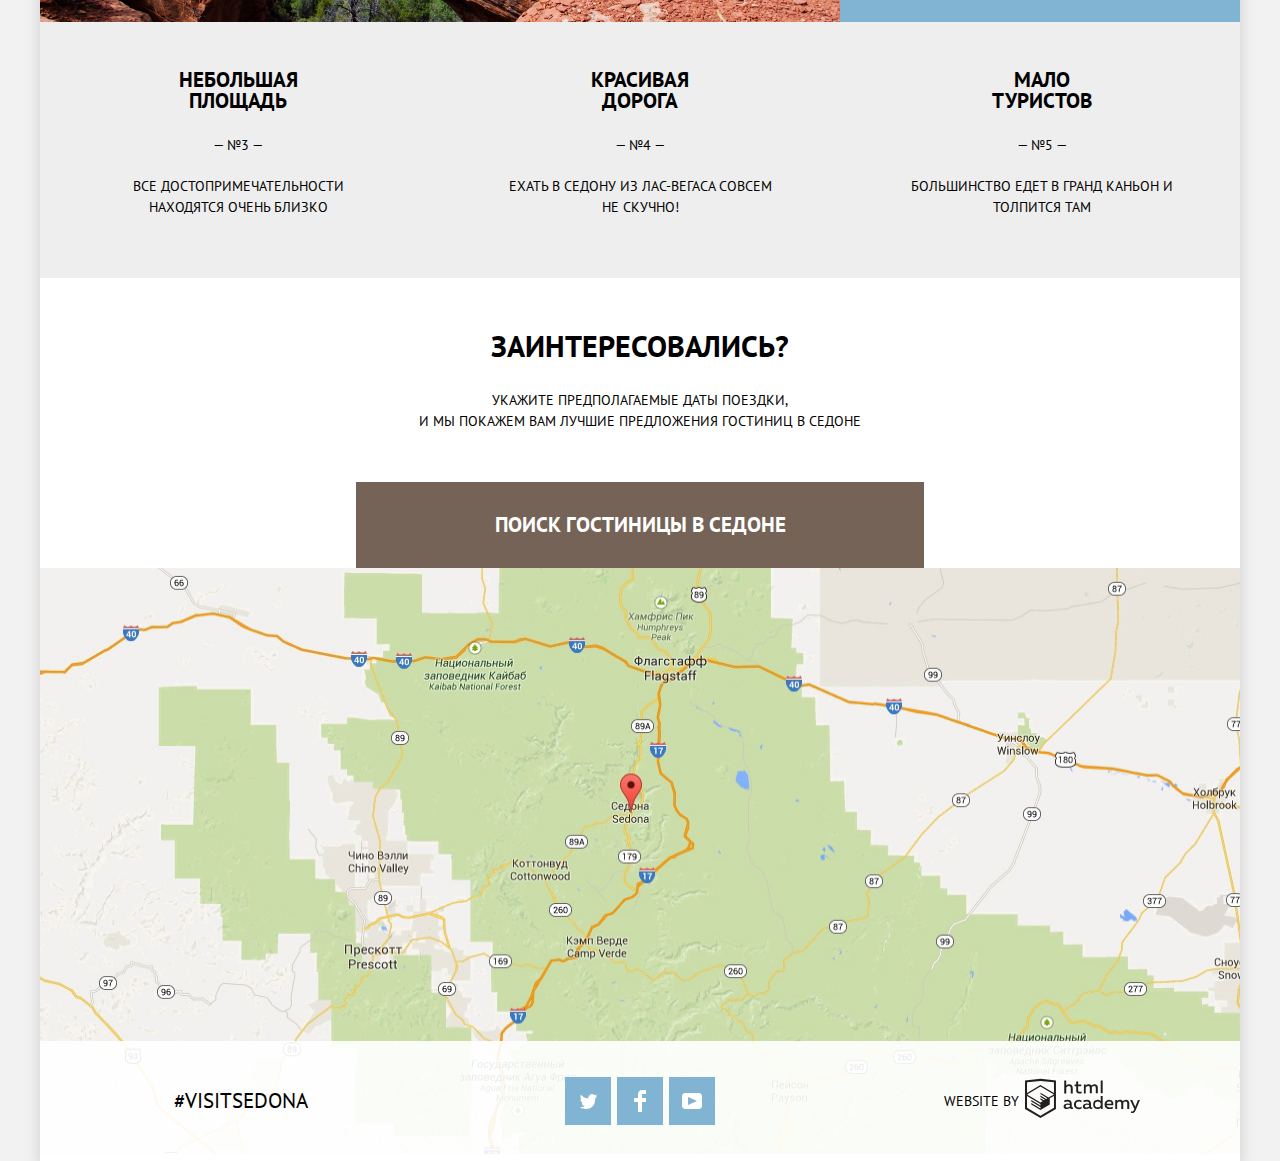
==== commit 62eaa042: "Внесены исправления" ====
--- a/index.html
+++ b/index.html
@@ -32,8 +32,8 @@
         <section class="advantages sedona-sity">
           <div>
             <h2>настоящий городок</h2>
-            <p>- №1 -</p>
-            <p>седона - не аттракцион для туристов, там течет своя жизнь</p>
+            <p>— №1 —</p>
+            <p>седона — не аттракцион для туристов, там течет своя жизнь</p>
           </div>
           <div>
             <img src="img/sedona-sity.jpg" width="800" height="400" alt="Настоящий городок Седона">
@@ -61,7 +61,7 @@
           </div>
           <div>
             <h2>там есть мост дьявола</h2>
-            <p>- №2 -</p>
+            <p>— №2 —</p>
             <p>да, по нему можно пройти! если конечно вы осмелитесь</p>
           </div>
         </section>
@@ -69,17 +69,17 @@
           <ul class="advantages-list">
             <li class="advantages-item">
               <h2>небольшая площадь</h2>
-              <p>- №3 -</p>
+              <p>— №3 —</p>
               <p>все достопримечательности находятся очень близко</p>
             </li>
             <li class="advantages-item">
               <h2>красивая дорога</h2>
-              <p>- №4 -</p>
+              <p>— №4 —</p>
               <p>ехать в седону из лас-вегаса совсем не скучно!</p>
             </li>
             <li class="advantages-item">
               <h2>мало туристов</h2>
-              <p>- №5 -</p>
+              <p>— №5 —</p>
               <p>большинство едет в гранд каньон и толпится там</p>
             </li>
           </ul>
@@ -87,10 +87,10 @@
         <section class="hotel-search">
           <h2 class="visually-hidden">Поиск гостиниц</h2>
           <p class="interesting"><b>заинтересовались?</b></p>
-          <p>укажите предполагаемые даты поездки, </br>
+          <p>укажите предполагаемые даты поездки,<br>
             и мы покажем Вам лучшие предложения гостиниц в седоне</p>
           <button class="hotel-search-button" type="button">поиск гостиницы в седоне</button>
-          <iframe src="https://www.google.com/maps/embed?pb=!1m18!1m12!1m3!1d52385.1805059829!2d-111.83015803238298!3d34.854373381022214!2m3!1f0!2f0!3f0!3m2!1i1024!2i768!4f13.1!3m3!1m2!1s0x872da132f942b00d%3A0x5548c523fa6c8efd!2z0KHQtdC00L7QvdCwLCDQkNGA0LjQt9C-0L3QsCA4NjMzNiwg0KHQqNCQ!5e0!3m2!1sru!2sru!4v1522583375355" width="1200" height="586" frameborder="0" style="border:0" allowfullscreen></iframe>
+          <iframe src="https://www.google.com/maps/embed?pb=!1m18!1m12!1m3!1d52385.1805059829!2d-111.83015803238298!3d34.854373381022214!2m3!1f0!2f0!3f0!3m2!1i1024!2i768!4f13.1!3m3!1m2!1s0x872da132f942b00d%3A0x5548c523fa6c8efd!2z0KHQtdC00L7QvdCwLCDQkNGA0LjQt9C-0L3QsCA4NjMzNiwg0KHQqNCQ!5e0!3m2!1sru!2sru!4v1522583375355" width="1200" height="586" allowfullscreen></iframe>
           <img src="img/map.jpg" width="1200" height="586" alt="Карта">
         </section>
         <section class="search-form visually-hidden">
@@ -99,52 +99,58 @@
             <p class="hotel-search-item item-date">
               <label for="date-start">дата заезда:</label>
               <input type="text" id="date-start" name="start" value="" placeholder="24 апреля 2017">
-              <svg version="1.1" id="Layer_1" xmlns="http://www.w3.org/2000/svg" xmlns:xlink="http://www.w3.org/1999/xlink" x="0px" y="0px"
-                	 width="21px" height="22px" viewBox="0 0 21 22" enable-background="new 0 0 21 22" xml:space="preserve">
-                <g id="calendar_1_">
-                	<path fill="#cacaca" d="M19.251,2.025h-2.845V0.648c0-0.381-0.294-0.689-0.656-0.689c-0.363,0-0.656,0.308-0.656,0.689v1.377h-3.938V0.648
-                		c0-0.381-0.294-0.689-0.655-0.689c-0.363,0-0.657,0.308-0.657,0.689v1.377H5.906V0.648c0-0.381-0.294-0.689-0.656-0.689
-                		c-0.363,0-0.657,0.308-0.657,0.689v1.377H1.75C0.784,2.025,0,2.847,0,3.862v16.302C0,21.179,0.784,22,1.75,22h17.501
-                		C20.217,22,21,21.179,21,20.164V3.862C21,2.847,20.217,2.025,19.251,2.025z M19.688,20.164c0,0.253-0.195,0.459-0.437,0.459H1.75
-                		c-0.241,0-0.438-0.206-0.438-0.459V3.862c0-0.253,0.196-0.459,0.438-0.459h2.844v1.378c0,0.381,0.294,0.689,0.657,0.689
-                		c0.362,0,0.656-0.308,0.656-0.689V3.403h3.938v1.378c0,0.381,0.294,0.689,0.657,0.689c0.361,0,0.655-0.308,0.655-0.689V3.403h3.938
-                		v1.378c0,0.381,0.293,0.689,0.656,0.689c0.362,0,0.656-0.308,0.656-0.689V3.403h2.845c0.241,0,0.437,0.206,0.437,0.459V20.164z"/>
-                	<rect x="4.594" y="8.225" width="2.625" height="2.066"/>
-                	<rect x="4.594" y="11.668" width="2.625" height="2.067"/>
-                	<rect x="4.594" y="15.112" width="2.625" height="2.066"/>
-                	<rect x="9.188" y="15.112" width="2.625" height="2.066"/>
-                	<rect x="9.188" y="11.668" width="2.625" height="2.067"/>
-                	<rect x="9.188" y="8.225" width="2.625" height="2.066"/>
-                	<rect x="13.781" y="15.112" width="2.625" height="2.066"/>
-                	<rect x="13.781" y="11.668" width="2.625" height="2.067"/>
-                	<rect x="13.781" y="8.225" width="2.625" height="2.066"/>
-                </g>
-              </svg>
+              <button class="calendar" type="button">
+                <span class="visually-hidden">выбрать дату с помощью календаря</span>
+                <svg version="1.1" xmlns="http://www.w3.org/2000/svg" xmlns:xlink="http://www.w3.org/1999/xlink" x="0px" y="0px"
+                    width="21px" height="22px" viewBox="0 0 21 22" enable-background="new 0 0 21 22" xml:space="preserve">
+                  <g>
+                    <path fill="#cacaca" d="M19.251,2.025h-2.845V0.648c0-0.381-0.294-0.689-0.656-0.689c-0.363,0-0.656,0.308-0.656,0.689v1.377h-3.938V0.648
+                      c0-0.381-0.294-0.689-0.655-0.689c-0.363,0-0.657,0.308-0.657,0.689v1.377H5.906V0.648c0-0.381-0.294-0.689-0.656-0.689
+                      c-0.363,0-0.657,0.308-0.657,0.689v1.377H1.75C0.784,2.025,0,2.847,0,3.862v16.302C0,21.179,0.784,22,1.75,22h17.501
+                      C20.217,22,21,21.179,21,20.164V3.862C21,2.847,20.217,2.025,19.251,2.025z M19.688,20.164c0,0.253-0.195,0.459-0.437,0.459H1.75
+                      c-0.241,0-0.438-0.206-0.438-0.459V3.862c0-0.253,0.196-0.459,0.438-0.459h2.844v1.378c0,0.381,0.294,0.689,0.657,0.689
+                      c0.362,0,0.656-0.308,0.656-0.689V3.403h3.938v1.378c0,0.381,0.294,0.689,0.657,0.689c0.361,0,0.655-0.308,0.655-0.689V3.403h3.938
+                      v1.378c0,0.381,0.293,0.689,0.656,0.689c0.362,0,0.656-0.308,0.656-0.689V3.403h2.845c0.241,0,0.437,0.206,0.437,0.459V20.164z"/>
+                    <rect x="4.594" y="8.225" width="2.625" height="2.066"/>
+                    <rect x="4.594" y="11.668" width="2.625" height="2.067"/>
+                    <rect x="4.594" y="15.112" width="2.625" height="2.066"/>
+                    <rect x="9.188" y="15.112" width="2.625" height="2.066"/>
+                    <rect x="9.188" y="11.668" width="2.625" height="2.067"/>
+                    <rect x="9.188" y="8.225" width="2.625" height="2.066"/>
+                    <rect x="13.781" y="15.112" width="2.625" height="2.066"/>
+                    <rect x="13.781" y="11.668" width="2.625" height="2.067"/>
+                    <rect x="13.781" y="8.225" width="2.625" height="2.066"/>
+                  </g>
+                </svg>
+              </button>
             </p>
             <p class="hotel-search-item item-date">
               <label for="date-finish">дата выезда:</label>
               <input type="text" id="date-finish" name="finish" value="" placeholder="4 июля 2017">
-              <svg version="1.1" id="Layer_1" xmlns="http://www.w3.org/2000/svg" xmlns:xlink="http://www.w3.org/1999/xlink" x="0px" y="0px"
-              	 width="21px" height="22px" viewBox="0 0 21 22" enable-background="new 0 0 21 22" xml:space="preserve">
-              <g id="calendar_1_">
-              	<path fill="#cacaca" d="M19.251,2.025h-2.845V0.648c0-0.381-0.294-0.689-0.656-0.689c-0.363,0-0.656,0.308-0.656,0.689v1.377h-3.938V0.648
-              		c0-0.381-0.294-0.689-0.655-0.689c-0.363,0-0.657,0.308-0.657,0.689v1.377H5.906V0.648c0-0.381-0.294-0.689-0.656-0.689
-              		c-0.363,0-0.657,0.308-0.657,0.689v1.377H1.75C0.784,2.025,0,2.847,0,3.862v16.302C0,21.179,0.784,22,1.75,22h17.501
-              		C20.217,22,21,21.179,21,20.164V3.862C21,2.847,20.217,2.025,19.251,2.025z M19.688,20.164c0,0.253-0.195,0.459-0.437,0.459H1.75
-              		c-0.241,0-0.438-0.206-0.438-0.459V3.862c0-0.253,0.196-0.459,0.438-0.459h2.844v1.378c0,0.381,0.294,0.689,0.657,0.689
-              		c0.362,0,0.656-0.308,0.656-0.689V3.403h3.938v1.378c0,0.381,0.294,0.689,0.657,0.689c0.361,0,0.655-0.308,0.655-0.689V3.403h3.938
-              		v1.378c0,0.381,0.293,0.689,0.656,0.689c0.362,0,0.656-0.308,0.656-0.689V3.403h2.845c0.241,0,0.437,0.206,0.437,0.459V20.164z"/>
-              	<rect x="4.594" y="8.225" width="2.625" height="2.066"/>
-              	<rect x="4.594" y="11.668" width="2.625" height="2.067"/>
-              	<rect x="4.594" y="15.112" width="2.625" height="2.066"/>
-              	<rect x="9.188" y="15.112" width="2.625" height="2.066"/>
-              	<rect x="9.188" y="11.668" width="2.625" height="2.067"/>
-              	<rect x="9.188" y="8.225" width="2.625" height="2.066"/>
-              	<rect x="13.781" y="15.112" width="2.625" height="2.066"/>
-              	<rect x="13.781" y="11.668" width="2.625" height="2.067"/>
-              	<rect x="13.781" y="8.225" width="2.625" height="2.066"/>
-              </g>
-              </svg>
+              <button class="calendar" type="button">
+                <span class="visually-hidden">выбрать дату с помощью календаря</span>
+                <svg version="1.1" xmlns="http://www.w3.org/2000/svg" xmlns:xlink="http://www.w3.org/1999/xlink" x="0px" y="0px"
+                width="21px" height="22px" viewBox="0 0 21 22" enable-background="new 0 0 21 22" xml:space="preserve">
+                <g>
+                  <path fill="#cacaca" d="M19.251,2.025h-2.845V0.648c0-0.381-0.294-0.689-0.656-0.689c-0.363,0-0.656,0.308-0.656,0.689v1.377h-3.938V0.648
+                    c0-0.381-0.294-0.689-0.655-0.689c-0.363,0-0.657,0.308-0.657,0.689v1.377H5.906V0.648c0-0.381-0.294-0.689-0.656-0.689
+                    c-0.363,0-0.657,0.308-0.657,0.689v1.377H1.75C0.784,2.025,0,2.847,0,3.862v16.302C0,21.179,0.784,22,1.75,22h17.501
+                    C20.217,22,21,21.179,21,20.164V3.862C21,2.847,20.217,2.025,19.251,2.025z M19.688,20.164c0,0.253-0.195,0.459-0.437,0.459H1.75
+                    c-0.241,0-0.438-0.206-0.438-0.459V3.862c0-0.253,0.196-0.459,0.438-0.459h2.844v1.378c0,0.381,0.294,0.689,0.657,0.689
+                    c0.362,0,0.656-0.308,0.656-0.689V3.403h3.938v1.378c0,0.381,0.294,0.689,0.657,0.689c0.361,0,0.655-0.308,0.655-0.689V3.403h3.938
+                    v1.378c0,0.381,0.293,0.689,0.656,0.689c0.362,0,0.656-0.308,0.656-0.689V3.403h2.845c0.241,0,0.437,0.206,0.437,0.459V20.164z"/>
+                  <rect x="4.594" y="8.225" width="2.625" height="2.066"/>
+                  <rect x="4.594" y="11.668" width="2.625" height="2.067"/>
+                  <rect x="4.594" y="15.112" width="2.625" height="2.066"/>
+                  <rect x="9.188" y="15.112" width="2.625" height="2.066"/>
+                  <rect x="9.188" y="11.668" width="2.625" height="2.067"/>
+                  <rect x="9.188" y="8.225" width="2.625" height="2.066"/>
+                  <rect x="13.781" y="15.112" width="2.625" height="2.066"/>
+                  <rect x="13.781" y="11.668" width="2.625" height="2.067"/>
+                  <rect x="13.781" y="8.225" width="2.625" height="2.066"/>
+                </g>
+                </svg>
+              </button>
             </p>
             <div class="search-item-people">
               <p class="hotel-search-item">
@@ -166,17 +172,17 @@
           <li>
             <a class="social-button social-twitter" href="https://twitter.com">
               <span class="visually-hidden">Твиттер</span>
-              <svg version="1.1" id="Layer_1" xmlns="http://www.w3.org/2000/svg" xmlns:xlink="http://www.w3.org/1999/xlink" x="0px" y="0px"
+              <svg version="1.1" xmlns="http://www.w3.org/2000/svg" xmlns:xlink="http://www.w3.org/1999/xlink" x="0px" y="0px"
             	  width="17px" height="15px" viewBox="0 0 17 15" enable-background="new 0 0 17 15" xml:space="preserve">
                 <g id="W6EeEF_1_">
-                	<g>
-                		<path fill="#FFFFFF" d="M10.95,0.144c1.685-0.496,2.984,0.27,3.577,1.179c0.673-0.231,1.331-0.481,2.011-0.708
-                			c-0.004,0.861-0.522,1.513-0.857,1.768c0.685,0.17,1.304-0.491,1.304-0.491c-0.169,1-1.006,1.788-1.563,2.024
-                			c-0.231,6.75-3.175,11.217-10.077,11.082c-0.522,0,0.075,0-0.446,0c-0.41,0-4.164-0.46-4.898-1.887
-                			c2.271,0.196,3.893-0.422,4.693-1.177c-0.96-0.3-2.679-0.477-2.979-2.95C2.064,9.09,2.279,9.212,2.905,9.103
-                			C1.705,8.247,0.374,7.53,0.448,5.33c0.285,0.328,1.067,0.536,1.34,0.472c-0.703-0.241-1.97-3.36-0.894-4.952
-                			c1.818,1.854,3.735,3.606,7.152,3.773C8.254,2.33,9.183,0.793,10.95,0.144z"/>
-                	</g>
+                  <g>
+                    <path fill="#FFFFFF" d="M10.95,0.144c1.685-0.496,2.984,0.27,3.577,1.179c0.673-0.231,1.331-0.481,2.011-0.708
+                      c-0.004,0.861-0.522,1.513-0.857,1.768c0.685,0.17,1.304-0.491,1.304-0.491c-0.169,1-1.006,1.788-1.563,2.024
+                      c-0.231,6.75-3.175,11.217-10.077,11.082c-0.522,0,0.075,0-0.446,0c-0.41,0-4.164-0.46-4.898-1.887
+                      c2.271,0.196,3.893-0.422,4.693-1.177c-0.96-0.3-2.679-0.477-2.979-2.95C2.064,9.09,2.279,9.212,2.905,9.103
+                      C1.705,8.247,0.374,7.53,0.448,5.33c0.285,0.328,1.067,0.536,1.34,0.472c-0.703-0.241-1.97-3.36-0.894-4.952
+                      c1.818,1.854,3.735,3.606,7.152,3.773C8.254,2.33,9.183,0.793,10.95,0.144z"/>
+                  </g>
                 </g>
               </svg>
             </a>
@@ -185,7 +191,7 @@
             <a class="social-button social-facebook" href="https://www.facebook.com">
               <span class="visually-hidden">Фейсбук</span>
               <svg version="1.1" id="Layer_2" xmlns="http://www.w3.org/2000/svg" xmlns:xlink="http://www.w3.org/1999/xlink" x="0px" y="0px"
-              	 width="12px" height="22px" viewBox="0 0 12 22" enable-background="new 0 0 12 22" xml:space="preserve">
+                width="12px" height="22px" viewBox="0 0 12 22" enable-background="new 0 0 12 22" xml:space="preserve">
               <path fill="#FFFFFF" d="M12,4V0H8C5.791,0,4,1.791,4,4v4H0v4h4v10h4V12h4V8H8V4H12z"/>
               </svg>
             </a>
@@ -193,17 +199,17 @@
           <li>
             <a class="social-button social-youtube" href="https://www.youtube.com">
               <span class="visually-hidden">Ютуб</span>
-              <svg version="1.1" id="Layer_1" xmlns="http://www.w3.org/2000/svg" xmlns:xlink="http://www.w3.org/1999/xlink" x="0px" y="0px"
-              	 width="20px" height="16px" viewBox="0 0 20 16" enable-background="new 0 0 20 16" xml:space="preserve">
+              <svg version="1.1" xmlns="http://www.w3.org/2000/svg" xmlns:xlink="http://www.w3.org/1999/xlink" x="0px" y="0px"
+                width="20px" height="16px" viewBox="0 0 20 16" enable-background="new 0 0 20 16" xml:space="preserve">
               <path fill="#FFFFFF" d="M17,0H3C1.35,0,0,1.35,0,3v10c0,1.65,1.35,3,3,3h14c1.65,0,3-1.35,3-3V3C20,1.35,18.65,0,17,0z
-              	 M6.027,11.998V4.002L15.014,8L6.027,11.998z"/>
+                M6.027,11.998V4.002L15.014,8L6.027,11.998z"/>
               </svg>
             </a>
           </li>
         </ul>
         <p class="copyright">website by
           <a class="copyright-button" href="https://htmlacademy.ru">
-            <svg id="Layer_1" data-name="Layer 1" xmlns="http://www.w3.org/2000/svg" width="115px" height="41px" viewBox="0 0 108.08 36.85"><title>logo-htmlacademy-small1</title><path d="M44.61,26.88a2,2,0,0,0,.55-0.1v1.33a3.25,3.25,0,0,1-1.18.21,1.67,1.67,0,0,1-1.67-1,4.84,4.84,0,0,1-3.14,1.08c-1.51,0-2.91-.83-2.91-2.55,0-2.13,2-2.79,3.71-2.79a11.08,11.08,0,0,1,2.17.25v-0.3c0-1-.76-1.77-2.19-1.77a7.42,7.42,0,0,0-3,.64v-1.7a10.21,10.21,0,0,1,3.19-.55c2.36,0,3.81,1.12,3.81,3.65v3a0.54,0.54,0,0,0,.49.59h0.17Zm-6.44-1.13A1.35,1.35,0,0,0,39.63,27h0.11a3.39,3.39,0,0,0,2.41-1V24.58a9.72,9.72,0,0,0-1.81-.21c-1,0-2.16.33-2.16,1.38h0Zm12.36-6.11a5,5,0,0,1,2.57.64V22a4.08,4.08,0,0,0-2.3-.7,2.75,2.75,0,1,0,0,5.49,5,5,0,0,0,2.43-.64v1.71a6.27,6.27,0,0,1-2.76.57A4.21,4.21,0,0,1,46,24.51q0-.21,0-0.41a4.32,4.32,0,0,1,4.18-4.46h0.38Zm12.17,7.24a2,2,0,0,0,.55-0.1v1.33a3.25,3.25,0,0,1-1.18.21,1.67,1.67,0,0,1-1.67-1,4.84,4.84,0,0,1-3.14,1.08c-1.51,0-2.91-.83-2.91-2.55,0-2.13,2-2.79,3.71-2.79a11.08,11.08,0,0,1,2.17.25v-0.3c0-1-.76-1.77-2.19-1.77a7.42,7.42,0,0,0-3,.64v-1.7a10.21,10.21,0,0,1,3.19-.55c2.36,0,3.81,1.12,3.81,3.65v3a0.54,0.54,0,0,0,.49.59h0.17Zm-6.44-1.13A1.35,1.35,0,0,0,57.73,27h0.11a3.39,3.39,0,0,0,2.41-1V24.58a9.72,9.72,0,0,0-1.81-.21c-1.06,0-2.16.33-2.16,1.38h0ZM73,16V28.2H71.35V26.88a3.88,3.88,0,0,1-3.19,1.54,4.4,4.4,0,0,1,0-8.78,3.81,3.81,0,0,1,3,1.3V16H73Zm-4.53,5.22a2.76,2.76,0,1,0,0,5.52A2.86,2.86,0,0,0,71.15,25V23A2.91,2.91,0,0,0,68.49,21.27ZM79,19.64c3.31,0,4.46,2.68,3.92,5.09H76.7c0.21,1.5,1.67,2.11,3.19,2.11a6.11,6.11,0,0,0,2.64-.59v1.6a7.14,7.14,0,0,1-3,.57C77,28.42,74.78,27,74.78,24a4.18,4.18,0,0,1,4-4.39H79Zm0.09,1.54a2.28,2.28,0,0,0-2.44,2.1v0.06H81.3A2,2,0,0,0,79.13,21.18Zm5.73,7V19.87h1.65v1a3.81,3.81,0,0,1,2.78-1.27A2.86,2.86,0,0,1,91.89,21a4.12,4.12,0,0,1,2.91-1.33A3.06,3.06,0,0,1,98,23V28.2h-1.9V23.05a1.59,1.59,0,0,0-1.42-1.75H94.42a2.8,2.8,0,0,0-2.07,1.12V28.2h-1.9V23.05A1.59,1.59,0,0,0,89,21.31H88.8a3,3,0,0,0-2.21,1.29v5.63H84.86Zm21.31-8.33h1.9l-3.91,9.46c-0.9,2.17-2.09,2.86-3.35,2.86a4.76,4.76,0,0,1-1.1-.14V30.46a2.86,2.86,0,0,0,.85.12c0.9,0,1.58-.64,2.07-1.9l0.17-.42-4-8.4h2l2.86,6.29ZM38.73,1.46V6.22a3.81,3.81,0,0,1,2.7-1.14,3.25,3.25,0,0,1,3.44,3.4v5.15H43V8.72a1.81,1.81,0,0,0-1.61-2h-0.3a2.93,2.93,0,0,0-2.32,1.39v5.52h-1.9V1.46h1.9ZM49.94,2.31v3h3V6.91h-3v3.81c0,1.1.5,1.46,1.58,1.46a4.49,4.49,0,0,0,1.69-.33v1.6A6.8,6.8,0,0,1,51,13.8a2.55,2.55,0,0,1-2.86-2.74V6.89H46.58V5.26h1.5V2.74Zm5.4,11.31V5.28H57v1A3.81,3.81,0,0,1,59.77,5a2.86,2.86,0,0,1,2.6,1.33A4.12,4.12,0,0,1,65.28,5,3.06,3.06,0,0,1,68.44,8.4v5.21h-1.9V8.46a1.59,1.59,0,0,0-1.42-1.75H64.89a2.8,2.8,0,0,0-2.07,1.12v5.78h-1.9V8.46A1.59,1.59,0,0,0,59.5,6.71H59.27A3,3,0,0,0,57.06,8v5.63H55.34ZM71.17,1.45H73V13.6H71.17V1.45ZM14.71,0H14.55L0,1.54V28.21l14.55,8.66,14.55-8.66V1.54Zm12.5,27.1L14.55,34.64,1.9,27.12V16.18l12.59,7.5V25L5.86,19.9v1.31l8.68,5.21v1.39L5.87,22.65V24l8.68,5.21,8.75-5.24V18.31L27.2,16V27.12Zm0-12.53-3.48,2-1.6,1L14.51,13v1.31L21,18.23H21l-0.14.09-1,.54-5.37-3.2V17l4.24,2.52-1,.67-3.2-1.9v1.31l2.1,1.24L14.5,22.1,2,14.65,14.51,7.11Zm0-1.32L14.49,5.76,1.91,13.25v-10L14.56,1.92,27.21,3.25v10h0Z" transform="translate(0 -0.02)" fill="#231f20"/>
+            <svg data-name="Layer 1" xmlns="http://www.w3.org/2000/svg" width="115px" height="41px" viewBox="0 0 108.08 36.85"><title>logo-htmlacademy-small1</title><path d="M44.61,26.88a2,2,0,0,0,.55-0.1v1.33a3.25,3.25,0,0,1-1.18.21,1.67,1.67,0,0,1-1.67-1,4.84,4.84,0,0,1-3.14,1.08c-1.51,0-2.91-.83-2.91-2.55,0-2.13,2-2.79,3.71-2.79a11.08,11.08,0,0,1,2.17.25v-0.3c0-1-.76-1.77-2.19-1.77a7.42,7.42,0,0,0-3,.64v-1.7a10.21,10.21,0,0,1,3.19-.55c2.36,0,3.81,1.12,3.81,3.65v3a0.54,0.54,0,0,0,.49.59h0.17Zm-6.44-1.13A1.35,1.35,0,0,0,39.63,27h0.11a3.39,3.39,0,0,0,2.41-1V24.58a9.72,9.72,0,0,0-1.81-.21c-1,0-2.16.33-2.16,1.38h0Zm12.36-6.11a5,5,0,0,1,2.57.64V22a4.08,4.08,0,0,0-2.3-.7,2.75,2.75,0,1,0,0,5.49,5,5,0,0,0,2.43-.64v1.71a6.27,6.27,0,0,1-2.76.57A4.21,4.21,0,0,1,46,24.51q0-.21,0-0.41a4.32,4.32,0,0,1,4.18-4.46h0.38Zm12.17,7.24a2,2,0,0,0,.55-0.1v1.33a3.25,3.25,0,0,1-1.18.21,1.67,1.67,0,0,1-1.67-1,4.84,4.84,0,0,1-3.14,1.08c-1.51,0-2.91-.83-2.91-2.55,0-2.13,2-2.79,3.71-2.79a11.08,11.08,0,0,1,2.17.25v-0.3c0-1-.76-1.77-2.19-1.77a7.42,7.42,0,0,0-3,.64v-1.7a10.21,10.21,0,0,1,3.19-.55c2.36,0,3.81,1.12,3.81,3.65v3a0.54,0.54,0,0,0,.49.59h0.17Zm-6.44-1.13A1.35,1.35,0,0,0,57.73,27h0.11a3.39,3.39,0,0,0,2.41-1V24.58a9.72,9.72,0,0,0-1.81-.21c-1.06,0-2.16.33-2.16,1.38h0ZM73,16V28.2H71.35V26.88a3.88,3.88,0,0,1-3.19,1.54,4.4,4.4,0,0,1,0-8.78,3.81,3.81,0,0,1,3,1.3V16H73Zm-4.53,5.22a2.76,2.76,0,1,0,0,5.52A2.86,2.86,0,0,0,71.15,25V23A2.91,2.91,0,0,0,68.49,21.27ZM79,19.64c3.31,0,4.46,2.68,3.92,5.09H76.7c0.21,1.5,1.67,2.11,3.19,2.11a6.11,6.11,0,0,0,2.64-.59v1.6a7.14,7.14,0,0,1-3,.57C77,28.42,74.78,27,74.78,24a4.18,4.18,0,0,1,4-4.39H79Zm0.09,1.54a2.28,2.28,0,0,0-2.44,2.1v0.06H81.3A2,2,0,0,0,79.13,21.18Zm5.73,7V19.87h1.65v1a3.81,3.81,0,0,1,2.78-1.27A2.86,2.86,0,0,1,91.89,21a4.12,4.12,0,0,1,2.91-1.33A3.06,3.06,0,0,1,98,23V28.2h-1.9V23.05a1.59,1.59,0,0,0-1.42-1.75H94.42a2.8,2.8,0,0,0-2.07,1.12V28.2h-1.9V23.05A1.59,1.59,0,0,0,89,21.31H88.8a3,3,0,0,0-2.21,1.29v5.63H84.86Zm21.31-8.33h1.9l-3.91,9.46c-0.9,2.17-2.09,2.86-3.35,2.86a4.76,4.76,0,0,1-1.1-.14V30.46a2.86,2.86,0,0,0,.85.12c0.9,0,1.58-.64,2.07-1.9l0.17-.42-4-8.4h2l2.86,6.29ZM38.73,1.46V6.22a3.81,3.81,0,0,1,2.7-1.14,3.25,3.25,0,0,1,3.44,3.4v5.15H43V8.72a1.81,1.81,0,0,0-1.61-2h-0.3a2.93,2.93,0,0,0-2.32,1.39v5.52h-1.9V1.46h1.9ZM49.94,2.31v3h3V6.91h-3v3.81c0,1.1.5,1.46,1.58,1.46a4.49,4.49,0,0,0,1.69-.33v1.6A6.8,6.8,0,0,1,51,13.8a2.55,2.55,0,0,1-2.86-2.74V6.89H46.58V5.26h1.5V2.74Zm5.4,11.31V5.28H57v1A3.81,3.81,0,0,1,59.77,5a2.86,2.86,0,0,1,2.6,1.33A4.12,4.12,0,0,1,65.28,5,3.06,3.06,0,0,1,68.44,8.4v5.21h-1.9V8.46a1.59,1.59,0,0,0-1.42-1.75H64.89a2.8,2.8,0,0,0-2.07,1.12v5.78h-1.9V8.46A1.59,1.59,0,0,0,59.5,6.71H59.27A3,3,0,0,0,57.06,8v5.63H55.34ZM71.17,1.45H73V13.6H71.17V1.45ZM14.71,0H14.55L0,1.54V28.21l14.55,8.66,14.55-8.66V1.54Zm12.5,27.1L14.55,34.64,1.9,27.12V16.18l12.59,7.5V25L5.86,19.9v1.31l8.68,5.21v1.39L5.87,22.65V24l8.68,5.21,8.75-5.24V18.31L27.2,16V27.12Zm0-12.53-3.48,2-1.6,1L14.51,13v1.31L21,18.23H21l-0.14.09-1,.54-5.37-3.2V17l4.24,2.52-1,.67-3.2-1.9v1.31l2.1,1.24L14.5,22.1,2,14.65,14.51,7.11Zm0-1.32L14.49,5.76,1.91,13.25v-10L14.56,1.92,27.21,3.25v10h0Z" transform="translate(0 -0.02)" fill="#231f20"/>
             </svg>
           </a>
         </p>
--- a/css/style.css
+++ b/css/style.css
@@ -5,7 +5,6 @@
 body {
   margin: 0;
   padding: 0;
-
   font-family: "PT Sans", Arial, sans-serif;
   font-size: 14px;
   line-height: 24px;
@@ -62,18 +61,16 @@
 }
 
 .slogan b {
-  display: inline-block;
-  padding-top: 2px;
   font-size: 21px;
   line-height: 26px;
   text-align: center;
-  margin-left: 360px;
-  margin-right: 360px;
 }
 
 .slogan {
-  margin-top: 18px;
-  margin-bottom: 18px;
+  display: block;
+  width: 470px;
+  margin-top: 60px;
+  margin-bottom: 17px;
 }
 
 h2 {
@@ -120,6 +117,7 @@
   border: none;
   position: relative;
 }
+
 .hotel-search-button:hover,
 .hotel-search-button:focus {
   background-color: #604e43;
@@ -196,9 +194,9 @@
   color: #000000;
 }
 
- .hotel-search-item button:active {
-   outline-color: #e5e5e5;
-   color: #81b3d2;
+.hotel-search-item button:active {
+  outline-color: #e5e5e5;
+  color: #81b3d2;
 }
 
 .hotel-search-form-button {
@@ -228,6 +226,8 @@
 .hashtag {
   font-size: 21px;
   flex-basis: 402px;
+  margin-top: 20px;
+  margin-bottom: 22px;
 }
 
 .copyright {
@@ -294,12 +294,22 @@
   line-height: 26px;
 }
 
+.sort-result {
+  margin-right: 48px;
+}
+
 .sort-title,
 .sort-item {
   font-size: 12px;
   line-height: 18px;
 }
 
+.sort-title {
+margin-right: 40px;
+margin-bottom: 0;
+margin-top: 3px;
+}
+
 .sort-item {
   color: rgba(0, 0, 0, 0.3);
   border-bottom: 1px dotted #81b3d2;
@@ -322,7 +332,10 @@
 .sort-up,
 .sort-down {
   border:none;
-}
+font-size: 0;
+}
+
+
 
 .sort-up polygon,
 .sort-down polyline {
@@ -414,7 +427,7 @@
 }
 
 .main-container {
-  background-image: url("../img/Shape-line.png"), url("../img/Welcome.png"), url("../img/backgroundphoto.jpg");
+  background-image: url("../img/shape-line.png"), url("../img/welcome.png"), url("../img/backgroundphoto.jpg");
   background-repeat: no-repeat;
   background-position: center 507px, center 132px, center top;
 }
@@ -431,15 +444,24 @@
 
 .site-navigation {
   display: flex;
-  padding: 0;
+  padding: 0 6%;
   margin: 0;
   height: 56px;
   align-items: center;
 }
 
 .site-navigation li {
-  flex-basis: 20%;
-  text-align: center;
+  flex-basis: 241px;
+}
+
+.site-navigation li:first-child,
+.site-navigation li:nth-child(2) {
+  text-align: left;
+}
+
+.site-navigation li:last-child,
+.site-navigation li:nth-child(3) {
+  text-align: right;
 }
 
 .site-navigation li:nth-child(2) {
@@ -448,10 +470,6 @@
 
 .site-navigation li:nth-child(3) {
   margin-left: auto;
-}
-
-.site-navigation a {
-  display: block;
 }
 
 .slogan-block {
@@ -459,10 +477,13 @@
   background: #ffffff;
   margin-top: 508px;
   flex-direction: column;
-  justify-content: center;
   align-items: center;
-  min-height: 216px;
-
+  min-height: 200px;
+}
+
+.slogan-block p:last-child {
+  margin-top: 14px;
+  margin-bottom: 53px;
 }
 
 .sedona-sity,
@@ -474,10 +495,16 @@
   height: 256px;
   overflow: hidden;
 }
+
+.hellbridge {
+  margin-top: -2px;
+}
+
 .sedona-sity div:first-child,
 .hellbridge div:last-child {
   width: 33.33%;
 }
+
 .sedona-sity div:last-child,
 .hellbridge div:first-child {
   width: 66.67%;
@@ -513,12 +540,16 @@
 .advantages-addition-item {
   position: relative;
   width: 400px;
-  padding-top: 145px;
-  padding-bottom: 70px;
+  padding-top: 144px;
+  padding-bottom: 71px;
 }
 .advantages-addition-item p {
   padding-left: 57px;
   padding-right: 57px;
+}
+
+.advantages-item {
+  margin-top: 47px;
 }
 
 .advantages-item p {
@@ -564,7 +595,6 @@
   padding: 0;
   min-height: 256px;
   justify-content: space-between;
-  align-items: center;
 }
 
 .advantages-item {
@@ -615,9 +645,11 @@
 .copyright-button {
   margin-left: 6px;
 }
+
 .social {
   padding: 0 ;
 }
+
 .search-form {
   position: relative;
   z-index: 3;
@@ -635,7 +667,7 @@
   background: #ffffff;
   box-shadow: 0 7px 15px 0px rgba(0, 0, 0, 0.15);
   position: absolute;
-  bottom: 199px;
+  bottom: 198px;
   left: 50%;
   margin-left: -284px;
 }
@@ -644,17 +676,19 @@
   position: relative;
 }
 
-.item-date svg {
+.item-date button {
   position: absolute;
-  top: 8px;
-  right: 8px;
-}
-
-.item-date svg:hover path {
+  text-align: center;
+  top: 2px;
+  right: 0;
+  outline: none;
+}
+
+.item-date button:hover path {
   fill: #000000;
 }
 
-.item-date svg:active path {
+.item-date button:active path {
   fill: #81b3d2;
 }
 
@@ -684,6 +718,7 @@
 
 .hotel-filters-item {
   padding-left: 40px;
+  margin-bottom: 26px;
 }
 
 .hotel-filters-item label {
@@ -716,12 +751,14 @@
   background-repeat: no-repeat;
   background-position: 0 0;
 }
+
 .price-block {
   margin-left: auto;
   width: 318px;
   display: flex;
   flex-direction: column;
 }
+
 .input-priсe-box {
   margin: 0;
   padding: 0;
@@ -771,6 +808,7 @@
 .price-controls input {
   width: 50px;
   margin: 0;
+  height: 30px;
   color: inherit;
   font: inherit;
   background: none;
@@ -832,7 +870,6 @@
   min-height: 115px;
   margin-top: 25px;
   margin-bottom: 0;
-  justify-content: space-between;
   align-items: flex-start;
 }
 
@@ -840,24 +877,21 @@
   display: flex;
   padding-left: 6%;
   padding-right: 6%;
-  align-items: center;
-  min-height: 87px;
   border-bottom: 1px solid #e5e5e5;
-}
-
-.hotel-sort span {
-  flex-basis: 135px;
-  margin-right: 30px;
+  padding-top: 31px;
+  padding-bottom: 31px;
+  white-space: nowrap;
 }
 
 .sort-list {
   display: flex;
-  width: 783px;
-  margin-left: 40px;
   padding-left: 0;
-}
+  margin: 0;
+  justify-content: flex-start;
+}
+
 .sort-list li {
-  white-space: nowrap;
+
 }
 
 .sort-list li:nth-child(2),
@@ -867,20 +901,28 @@
 }
 
 .sort-list li:nth-child(4) {
-  margin: auto;
-  margin-right: 13px;
-}
+  margin-left: 471px;
+  margin-right: 12px;
+}
+
 .sort-result-list {
   margin: 0;
   padding: 0;
 }
+
 .sort-result-item {
   padding-left: 6%;
   padding-right: 6%;
   display: flex;
   border-bottom: 1px solid #e5e5e5;
-  min-height: 150px;
-  align-items: center;
+  padding-top: 23px;
+  padding-bottom: 23px;
+  height: 151px;
+  box-sizing: border-box;
+}
+
+.sort-result-item img {
+  margin-top: 6px;
 }
 
 .hotel-rating {
@@ -915,6 +957,8 @@
   display: flex;
   flex-direction: column;
   justify-content: space-between;
+  margin-top: 7px;
+  margin-bottom: 7px;
 }
 
 .stars {
@@ -934,11 +978,13 @@
   background-repeat: no-repeat;
   background-position: 44px top, 68px top, 92px top;
 }
+
 .four-stars {
   background: url("../img/star.svg"), url("../img/star.svg"), url("../img/star.svg"), url("../img/star.svg");
   background-repeat: no-repeat;
   background-position: 20px top, 44px top, 68px top, 92px top;
 }
+
 .social {
   flex-basis: 33%;
   display: flex;
@@ -984,9 +1030,11 @@
     opacity: 1;
   }
 }
+
 .hotel-search {
   position: relative;
 }
+
 .hotel-search iframe {
   position: relative;
   z-index: 2;
@@ -1000,4 +1048,3 @@
   z-index: 1;
   margin: 0;
 }
-}
